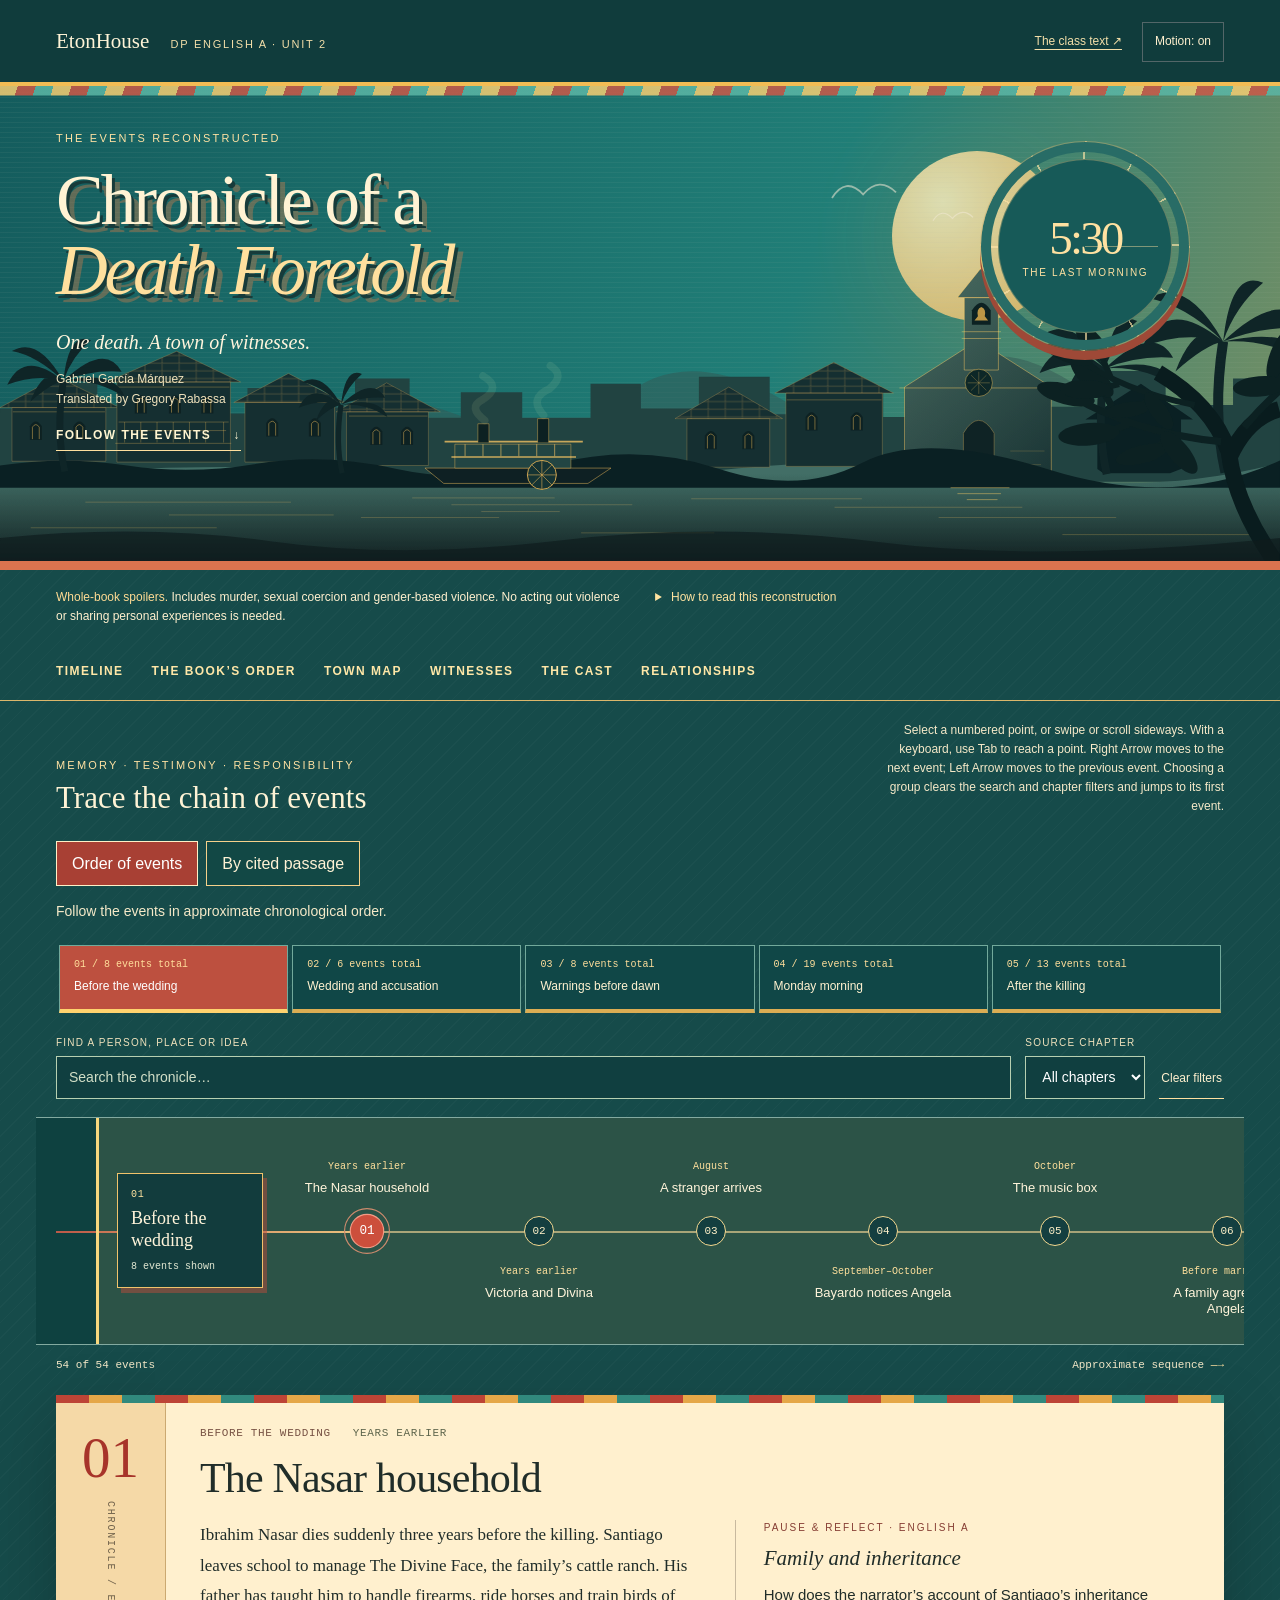
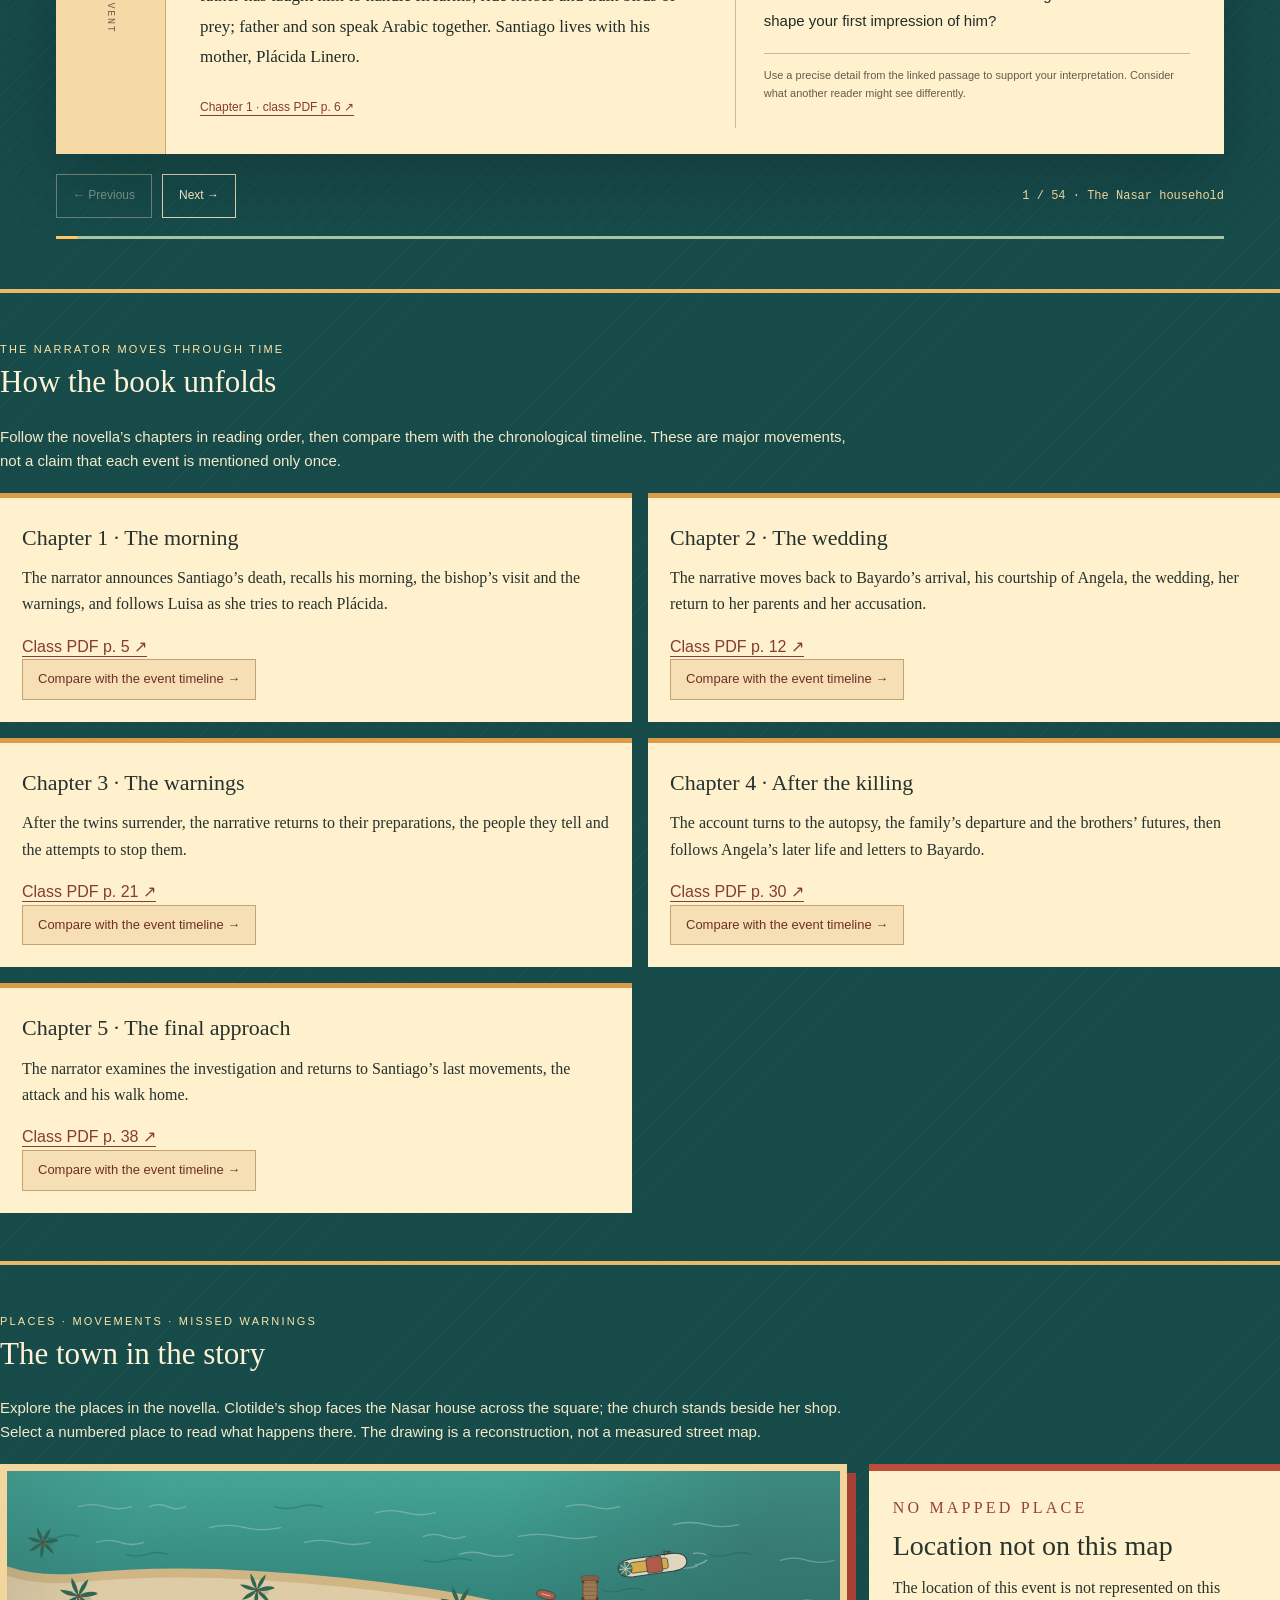
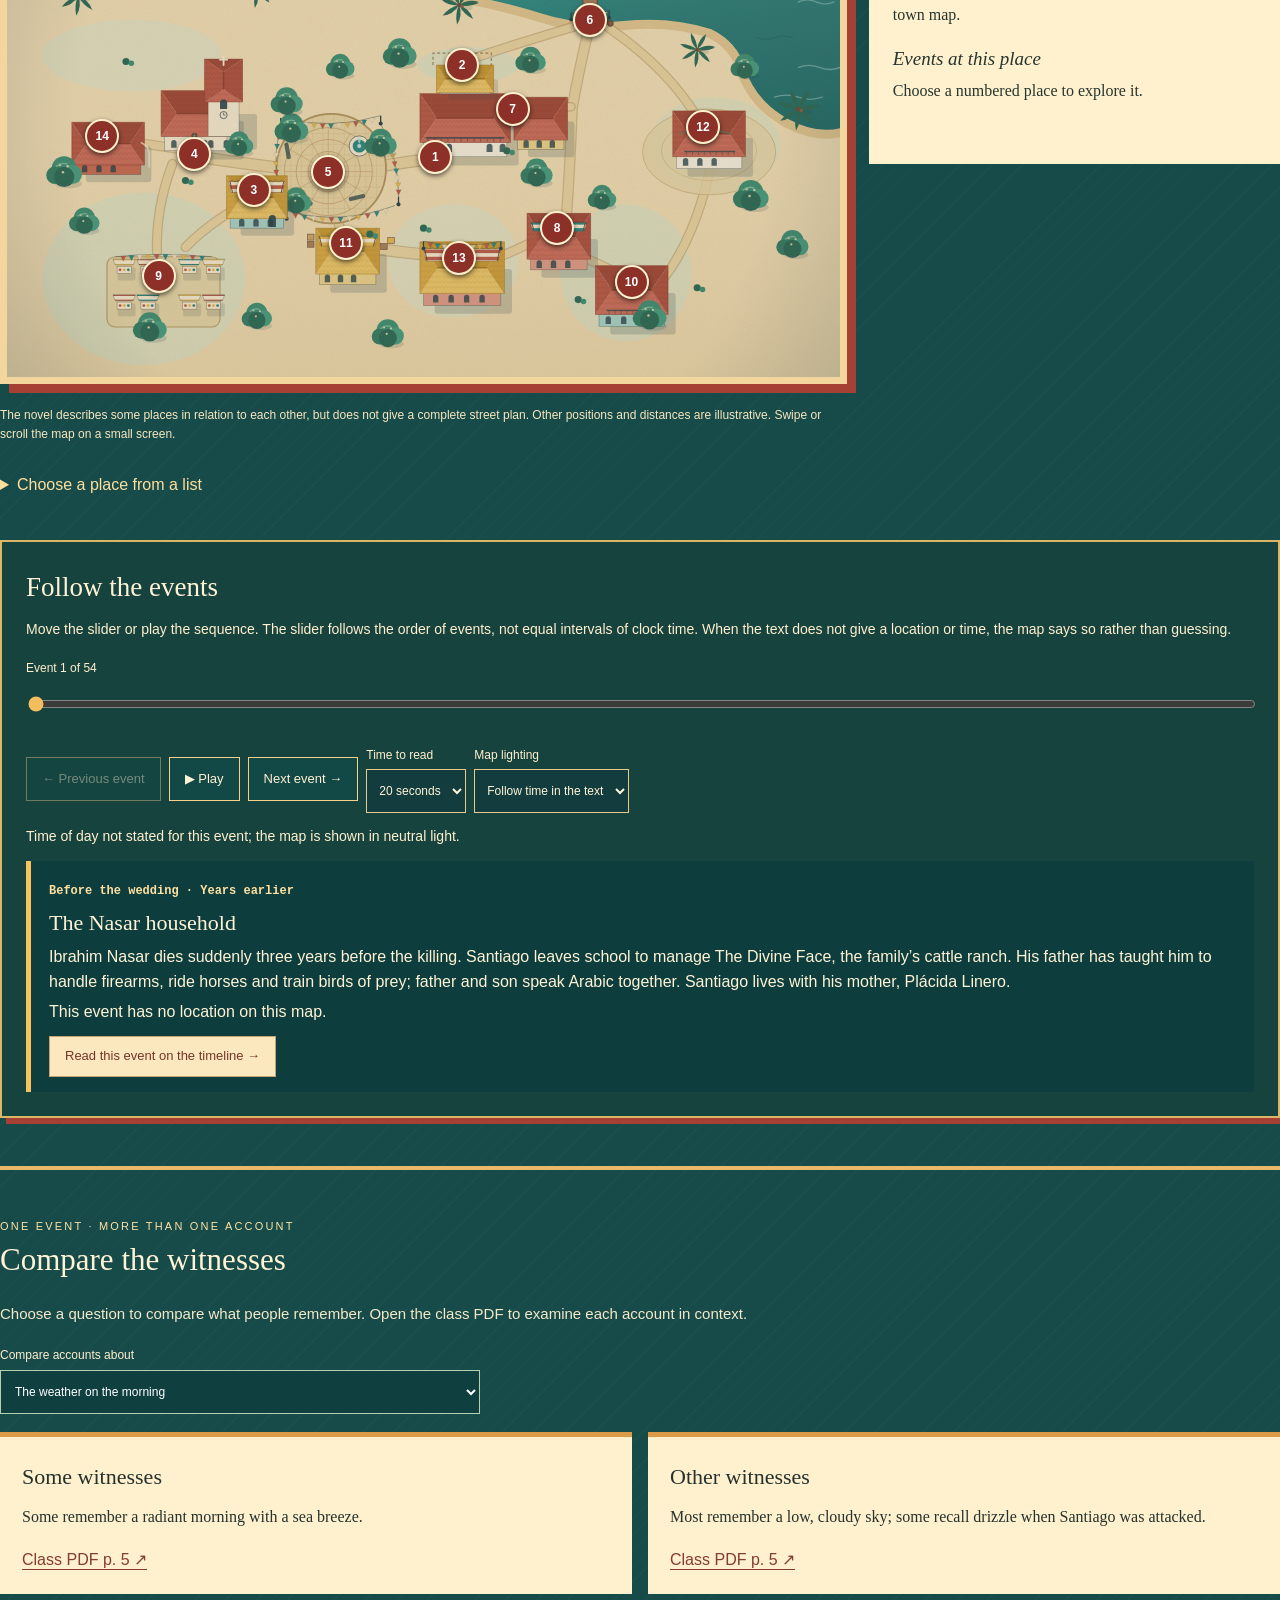
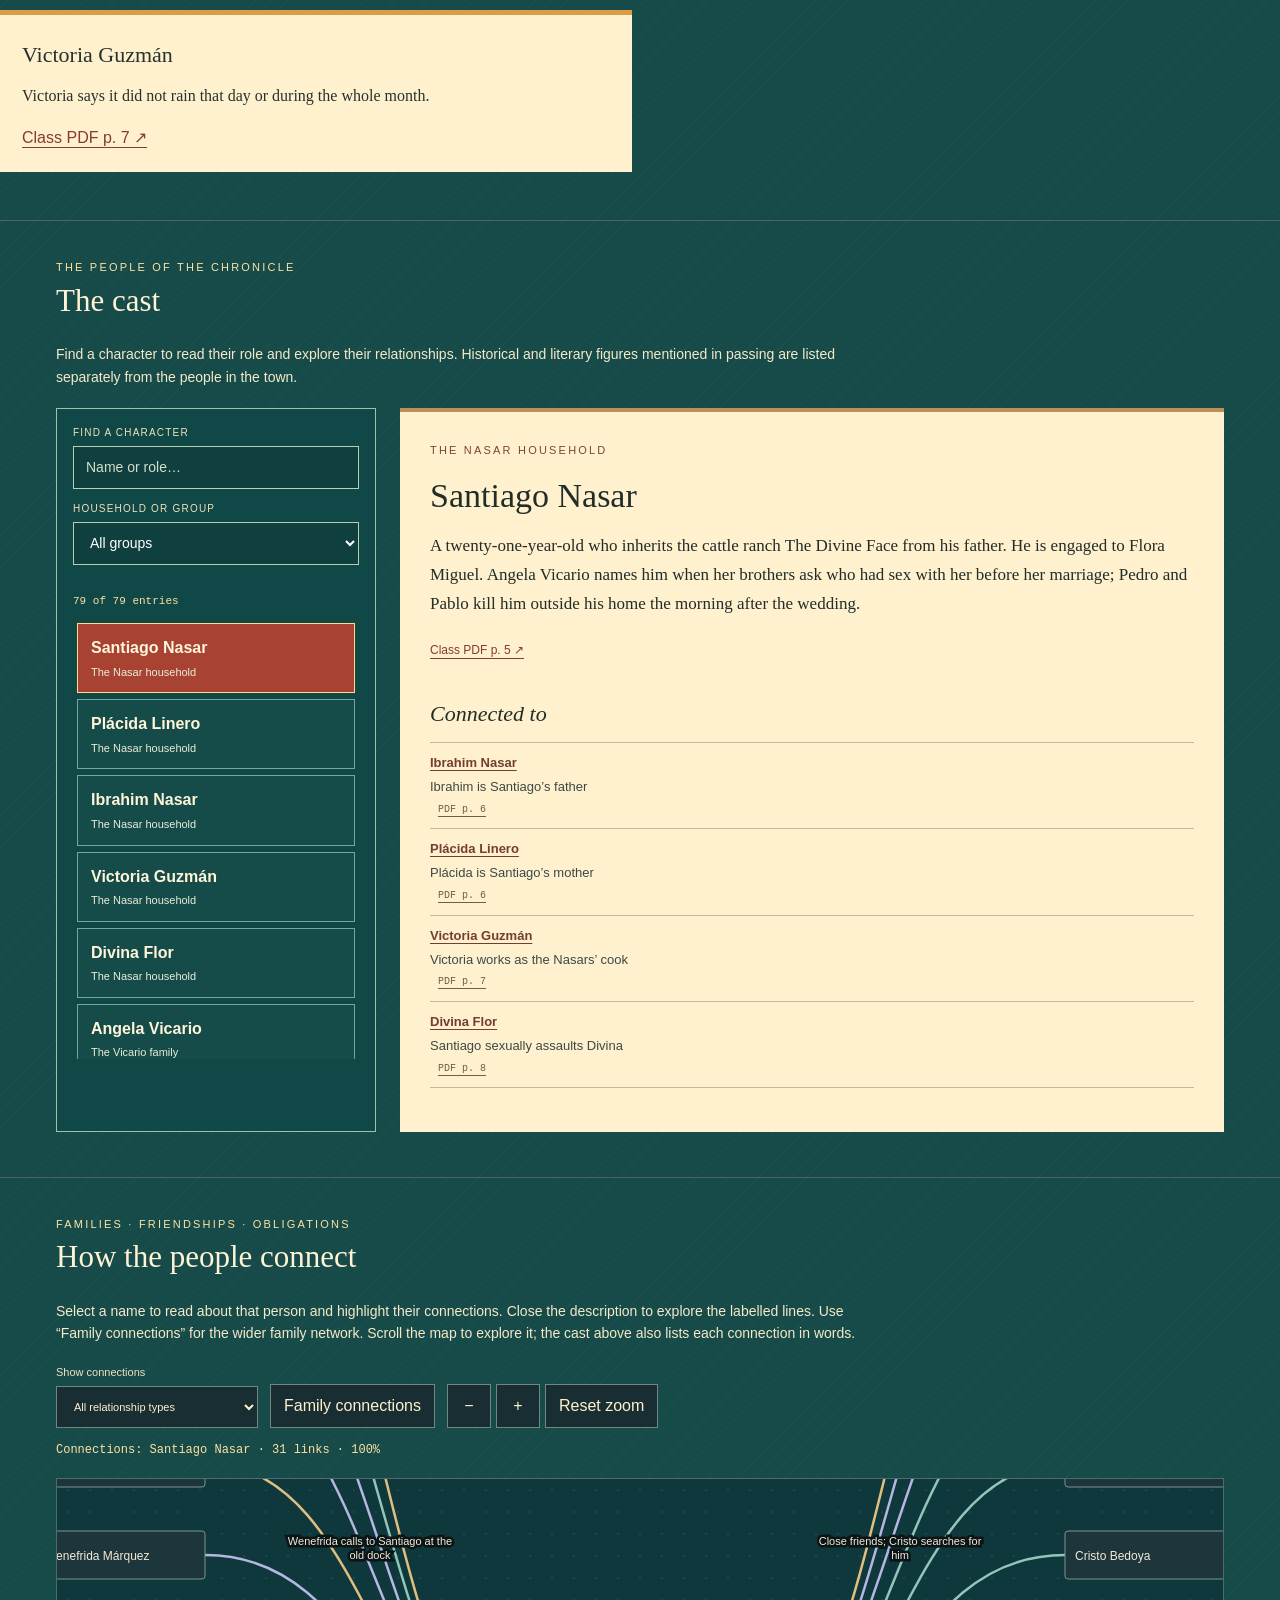
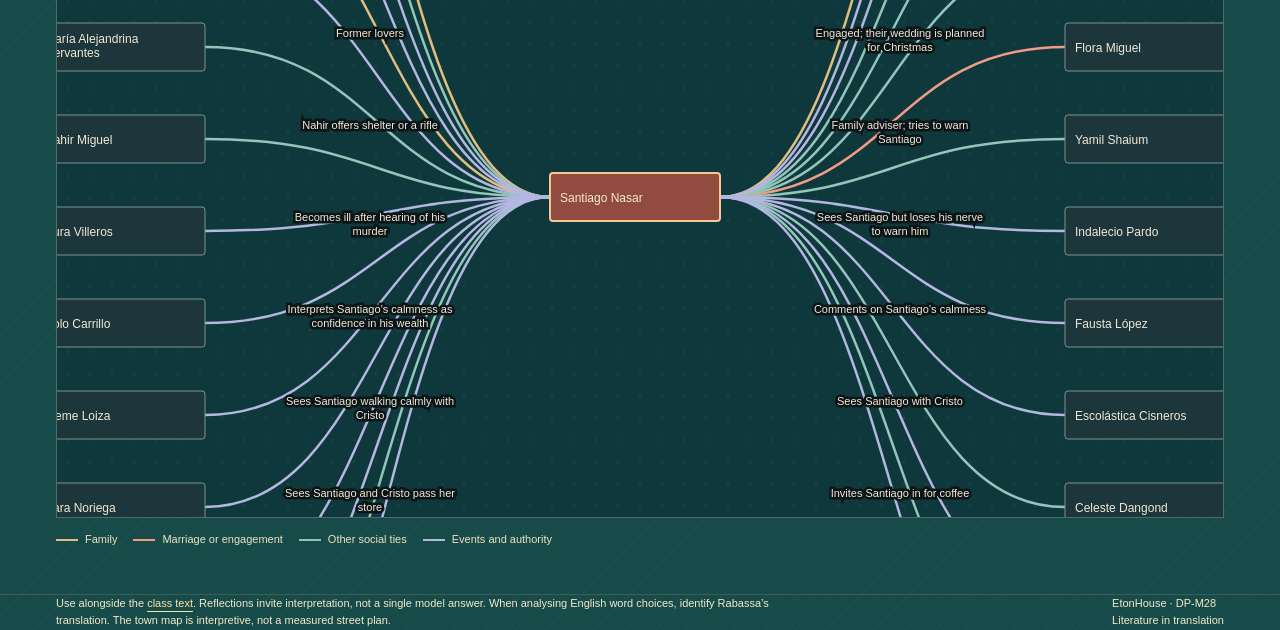
==== index.html @ facbaa39 "Update interactive chronicle" ====
<!doctype html>
<html lang="en"><head><meta charset="utf-8"><meta name="viewport" content="width=device-width, initial-scale=1">
<meta name="description" content="Explore the events, witnesses and unanswered questions of Chronicle of a Death Foretold in an interactive literary timeline.">
<title>Chronicle of a Death Foretold · The events reconstructed</title>
<style>
:root{--night:#101e22;--deep:#0b1518;--paper:#f3e9d5;--ink:#222c2c;--gold:#dfbe80;--red:#c95547;--line:#4f6263;--soft:#c0cecb;--accent:var(--gold);color-scheme:dark}
*{box-sizing:border-box}html{scroll-behavior:smooth}body{margin:0;background:var(--night);color:var(--paper);font:16px/1.6 Arial,sans-serif}
button,input,select{font:inherit}button,a,input,select,summary{touch-action:manipulation}button{cursor:pointer}button:disabled{cursor:default;opacity:.4}
a{color:inherit;text-underline-offset:4px}button:focus-visible,a:focus-visible,input:focus-visible,select:focus-visible,summary:focus-visible{outline:3px solid var(--gold);outline-offset:5px}
.skip{position:absolute;top:-80px;left:20px;z-index:5;background:var(--paper);color:var(--ink);padding:12px}.skip:focus{top:10px}
.shell{width:min(1400px,100%);margin:auto;padding:0 56px}.masthead{display:flex;justify-content:space-between;align-items:center;gap:20px;padding-top:22px;padding-bottom:20px;border-bottom:1px solid #3c5051}
.brand{font-family:Georgia,serif;font-size:21px}.brand small{font:11px Arial,sans-serif;text-transform:uppercase;letter-spacing:.16em;margin-left:16px;color:var(--soft)}
.utility{display:flex;align-items:center;gap:20px;font-size:12px}.utility button{border:1px solid #536668;padding:8px 12px;background:transparent;color:var(--paper);min-height:40px}
.hero{position:relative;isolation:isolate;overflow:hidden;border-bottom:1px solid #4a5e5e;background:radial-gradient(ellipse at 77% 10%,#345052 0,transparent 53%),linear-gradient(140deg,#162d31,var(--deep))}
.hero:after{content:"";position:absolute;inset:0;z-index:-1;opacity:.035;pointer-events:none;background-image:repeating-linear-gradient(0deg,transparent 0 3px,#adbaa7 3px 4px);background-size:100% 5px}
.hero-content{min-height:472px;position:relative;padding-top:36px;padding-bottom:110px;z-index:1;pointer-events:none}.hero-content a{pointer-events:auto}
.eyebrow{font:11px/1.5 Arial,sans-serif;text-transform:uppercase;letter-spacing:.2em;color:var(--gold);margin:0 0 18px}
h1,h2,h3,p{margin-top:0}h1,h2,h3{font-family:Georgia,serif;font-weight:normal}
h1{font-size:clamp(44px,5.6vw,83px);line-height:.99;letter-spacing:-.045em;max-width:810px;margin-bottom:20px;text-shadow:0 3px 24px #0b151899}
h1 em{color:#eb8676;font-weight:normal}.hero-sub{font-family:Georgia,serif;font-style:italic;font-size:20px;max-width:540px;margin-bottom:12px}
.byline{font-size:12px;color:var(--soft);max-width:530px}.hero-link{display:inline-flex;align-items:center;gap:22px;color:var(--gold);font-size:12px;letter-spacing:.12em;text-transform:uppercase;text-decoration:none;border-bottom:1px solid var(--gold);padding-bottom:5px}
.townscape{position:absolute;bottom:-6px;width:100%;height:310px;object-fit:cover;object-position:center bottom;z-index:0;opacity:.85;pointer-events:none}
.moon{position:absolute;right:17%;top:65px;width:170px;height:170px;border-radius:50%;background:radial-gradient(circle at 30% 30%,#dac994,#ad8b53);box-shadow:0 0 110px #c7a96e26;opacity:.5;z-index:-1}
.clock{position:absolute;right:7%;top:55px;width:210px;height:210px;border:1px solid #c9ad7177;border-radius:50%;display:grid;place-content:center;text-align:center;color:var(--gold);background:repeating-conic-gradient(from 0deg,transparent 0 29deg,#d7bc7a66 29deg 30deg);box-shadow:inset 0 0 0 10px #193034}
.clock:before{content:"";position:absolute;inset:17px;border:1px solid #d7bc7a66;border-radius:50%;background:#193034}.clock span,.clock small{z-index:1}.clock span{font:47px Georgia,serif;letter-spacing:-.06em}.clock small{font-size:10px;text-transform:uppercase;letter-spacing:.17em}.clock-hand{position:absolute;left:50%;top:50%;height:1px;width:73px;background:var(--gold);transform-origin:0 50%;animation:hand 90s linear infinite;z-index:2;opacity:.45}
.flight{position:absolute;right:30%;top:90px;width:64px;z-index:2;opacity:.55;animation:flight 12s ease-in-out infinite}.flight.two{right:24%;top:120px;width:40px;animation-delay:-4s}.flight svg{width:100%;overflow:visible;fill:none;stroke:#f3e9d5;stroke-width:2}
@keyframes hand{to{transform:rotate(360deg)}}@keyframes flight{0%,100%{transform:translate(0,0) rotate(-6deg)}50%{transform:translate(40px,-18px) rotate(4deg)}}
@keyframes signal{0%,100%{box-shadow:0 0 0 0 #db876a40}65%{box-shadow:0 0 0 12px #db876a00}}
.point[aria-current=true] .dot:after{animation:signal 2.8s ease-out infinite}
.reader-note{padding-top:18px;padding-bottom:18px;font-size:12px;color:var(--soft);display:flex;align-items:start;gap:32px}.reader-note strong{color:#efab9f;font-weight:normal}.reader-note p{margin:0}.reader-note details{flex:1;min-width:210px}.reader-note>p{flex:1}.reader-note summary{cursor:pointer;color:var(--gold);list-style-position:outside;margin-left:15px}.reader-note details p{padding-top:10px;max-width:760px}
.explore{padding-top:20px;padding-bottom:50px;scroll-margin-top:15px}.section-line{display:flex;justify-content:space-between;align-items:end;gap:20px;margin-bottom:24px}
.section-line h2{font-size:31px;line-height:1.2;margin:0}.section-line .eyebrow{margin-bottom:6px}.timeline-hint{font-size:12px;color:var(--soft);max-width:340px;margin:0;text-align:right}
.periods{display:flex;gap:4px;overflow-x:auto;scrollbar-width:thin;padding:3px 3px 12px}.periods button{flex:1;min-width:150px;background:#182d31;border:1px solid #435859;border-bottom:3px solid transparent;color:var(--soft);padding:12px 14px;font-size:12px;text-align:left;transition:background .2s,border-color .2s}.periods button span{display:block;font:10px/1.4 monospace;color:var(--gold);margin-bottom:5px}.periods button[aria-pressed=true]{background:#294346;color:var(--paper);border-bottom-color:var(--gold)}.periods button:hover{background:#294346}
.filter-row{display:flex;flex-wrap:wrap;align-items:end;gap:14px;padding:10px 0 18px}.filter-row label{display:grid;gap:5px;font-size:10px;text-transform:uppercase;letter-spacing:.12em;color:var(--soft)}
.search-label{flex:1;min-width:190px}.filter-row input,.filter-row select{background:#0d1b1e;border:1px solid #5e7272;border-radius:0;color:var(--paper);padding:9px 12px;min-height:43px;font-size:14px;letter-spacing:0;text-transform:none}.filter-row input::placeholder{color:#9db0ac}.filter-row select{max-width:200px}
.text-button{border:0;border-bottom:1px solid #94a5a1;color:var(--soft);background:none;font-size:12px;padding:8px 2px;min-height:40px}
.rail-frame{position:relative;margin:0 -20px;background:linear-gradient(180deg,#1b30322b,#0a171a66);border-top:1px solid #334c4d;border-bottom:1px solid #334c4d}
.rail{overflow-x:auto;overscroll-behavior-x:contain;scrollbar-color:var(--gold) #1f3537;scrollbar-width:thin;padding:0 20px;scroll-snap-type:x proximity}
.track{display:flex;width:max-content;position:relative;padding:0 40px;min-width:100%;list-style:none;margin:0;isolation:isolate}
.track:before{content:"";height:2px;position:absolute;top:113px;left:0;right:0;background:linear-gradient(90deg,transparent,var(--gold) 3%,#a37d54 96%,transparent);z-index:-1;opacity:.6}
.track:after{content:"";height:2px;position:absolute;top:113px;left:0;right:0;transform:scaleX(var(--trail,0));transform-origin:left;background:linear-gradient(90deg,#bd5948,#e9c381);z-index:-1;transition:transform .65s cubic-bezier(.2,.7,.2,1)}
.track li{flex:none;width:172px;scroll-snap-align:center}.point{display:grid;grid-template-rows:92px 42px 92px;justify-items:center;width:100%;background:transparent;border:0;color:var(--soft);padding:0 10px;text-align:center;position:relative}
.track li[data-period-index="0"]{background:#9c825016}.track li[data-period-index="1"]{background:#a955481c}.track li[data-period-index="2"]{background:#8c755320}.track li[data-period-index="3"]{background:#548c7d1c}.track li[data-period-index="4"]{background:#8b789d1e}
.track li.group-marker{width:185px;display:flex;align-items:center;padding:16px 18px;border-left:3px solid #d9bd85;scroll-snap-align:start}.group-marker div{position:relative;z-index:1;width:100%;padding:13px;background:#102126;border:1px solid #a4936c;box-shadow:0 8px 20px #0005}.group-marker small{display:block;color:var(--gold);font:10px/1.5 monospace;letter-spacing:.08em;text-transform:uppercase}.group-marker strong{display:block;color:var(--paper);font:18px/1.2 Georgia,serif;margin-top:6px}.group-marker .group-count{color:var(--soft);margin-top:8px;letter-spacing:0;text-transform:none}
.point .label{grid-row:1;align-self:end;padding-bottom:13px;max-width:150px;line-height:1.25;font-size:13px;transition:color .2s,transform .3s}.point .label time{display:block;color:#c7a978;font:10px/1.4 monospace;margin-bottom:6px}
.point .dot{grid-row:2;width:30px;height:30px;align-self:center;display:grid;place-items:center;border:1px solid #b49a70;border-radius:50%;background:var(--night);font:11px monospace;color:var(--gold);position:relative;transition:transform .25s,background .25s}
.point .dot:after{content:"";position:absolute;inset:-6px;border-radius:50%;border:1px solid transparent;transition:border-color .2s}.point[data-bottom=true] .label{grid-row:3;align-self:start;padding-top:13px;padding-bottom:0}
.point[aria-current=true]{color:var(--paper)}.point[aria-current=true] .dot{background:var(--red);border-color:#f29b85;color:white;transform:scale(1.15)}.point[aria-current=true] .dot:after{border-color:#ce8b6d}
.point:hover .label{color:var(--paper);transform:translateY(-3px)}.point:hover .dot{border-color:white}.point:focus-visible{outline-offset:-5px}
.rail-caption{display:flex;align-items:center;justify-content:space-between;gap:20px;font:11px/1.5 monospace;color:var(--soft);padding:12px 0 22px}.rail-caption p{margin:0}.rail-caption span{color:var(--gold)}
.dossier{display:grid;grid-template-columns:110px minmax(0,1fr);background:var(--paper);color:var(--ink);position:relative;box-shadow:0 25px 65px #0003;min-height:300px}
.dossier:before{content:"";position:absolute;left:0;right:0;top:0;height:5px;background:linear-gradient(90deg,#af3b32 0 33%,#ba9259 33% 100%)}
.folio{padding:34px 18px;border-right:1px solid #c8b99e;display:flex;flex-direction:column;align-items:center;gap:15px;background:#e9dec8}.folio-number{font:57px Georgia,serif;color:#914135;line-height:1}.folio small{writing-mode:vertical-rl;text-transform:uppercase;letter-spacing:.18em;font:10px/1.5 monospace;color:#71634c}
.dossier-body{padding:30px 34px 26px}.event-meta{display:flex;flex-wrap:wrap;gap:8px 22px;font:11px/1.5 monospace;text-transform:uppercase;letter-spacing:.06em;color:#775143;margin-bottom:12px}.event-meta .event-time{color:#5e654c}
.dossier h3{font-size:clamp(27px,3.5vw,42px);line-height:1.15;letter-spacing:-.02em;margin-bottom:18px}
.reading-grid{display:grid;grid-template-columns:1.1fr 1fr;gap:34px}.event-text{font:17px/1.8 Georgia,serif;margin-bottom:20px}.source-link{color:#853c32;font-size:12px;display:inline-block;min-height:30px}
.reflection{border-left:1px solid #c8b99e;padding-left:28px}.reflection .eyebrow{color:#853c32;font-size:10px;margin-bottom:10px}.reflection h4{font:italic 21px/1.3 Georgia,serif;margin:0 0 10px}.question{font-size:15px;line-height:1.7;margin:0}.response-note{font-size:11px;color:#665b48;border-top:1px solid #c8b99e;padding-top:13px;margin-top:20px;margin-bottom:0}
.event-nav{display:flex;justify-content:space-between;align-items:center;gap:18px;padding:20px 0 0}.nav-buttons{display:flex;gap:10px}.nav-buttons button{border:1px solid #7e9290;color:var(--paper);background:transparent;min-height:44px;padding:9px 16px;font-size:12px}.nav-buttons button:hover:not(:disabled){background:#2b4546}
.position{font:12px monospace;color:var(--gold)}.progress{height:3px;background:#2e4749;margin-top:18px;overflow:hidden}.progress span{display:block;height:100%;background:var(--red);width:100%;transform:scaleX(0);transform-origin:left;transition:transform .5s ease}
.empty{padding:35px;border:1px solid #6e8381;color:var(--soft);text-align:center}.empty[hidden],[hidden]{display:none!important}
footer{border-top:1px solid #42595a;padding-top:24px;padding-bottom:35px;font-size:11px;color:var(--soft)}footer .footer-inner{display:flex;justify-content:space-between;gap:30px}footer p{max-width:740px;margin:0}footer a{color:var(--gold)}
.ambient-off *,.ambient-off *:before,.ambient-off *:after{animation-play-state:paused!important}.ambient-off .progress span,.ambient-off .point .dot,.ambient-off .point .label,.ambient-off .track:after{transition:none}
.print-events{display:none}::selection{background:#be4b3d;color:white}
.section-nav{display:flex;gap:28px;padding-top:10px;padding-bottom:10px;border-bottom:1px solid #3d5354;font-size:12px;text-transform:uppercase;letter-spacing:.12em}.section-nav a{text-decoration:none;color:var(--gold);padding:8px 0}
.cast-section,.connections-section{padding-top:38px;padding-bottom:45px;border-top:1px solid #4d6262;scroll-margin-top:20px}.section-intro{color:var(--soft);max-width:800px;font-size:14px;margin:0 0 20px}
.cast-layout{display:grid;grid-template-columns:320px minmax(0,1fr);gap:24px}.cast-browser{border:1px solid #526969;padding:16px}.cast-browser .filter-row{display:block;padding-top:0}.cast-browser label{margin-bottom:12px}.cast-browser select,.cast-browser input{width:100%;max-width:none}
.cast-list{max-height:440px;overflow-y:auto;scrollbar-color:var(--gold) #203638;display:grid;gap:6px;padding:4px}.cast-card{text-align:left;border:1px solid #3e5657;background:#152a2e;color:var(--paper);padding:11px 13px;width:100%}.cast-card span{display:block;font-size:11px;color:var(--soft);margin-top:3px}.cast-card[aria-pressed=true]{border-color:var(--gold);background:#2b4546}.cast-card:hover{background:#243e41}.cast-count{font:11px monospace;color:var(--gold);margin-bottom:12px}
.person-detail{background:var(--paper);color:var(--ink);padding:30px;align-self:start;border-top:4px solid #b89059}.person-detail h3{font-size:34px;line-height:1.2;margin:0 0 15px}.person-detail .eyebrow{color:#7c4534}.person-role{font:17px/1.7 Georgia,serif}.person-detail .source-link{margin-bottom:15px}.person-detail h4{font:italic 22px Georgia,serif;margin:15px 0}.connection-list{padding:0;list-style:none;margin:0;max-height:360px;overflow-y:auto}
.connection-list li{border-top:1px solid #c8b99e;padding:10px 0;font-size:13px}.connection-list button{color:#733d31;background:transparent;border:0;padding:0;text-decoration:underline;text-underline-offset:3px;text-align:left;font-weight:700}.connection-list a{color:#705f43;margin-left:8px;font:10px monospace}.connection-list .connection-label{display:block;color:#3d4947;margin-top:3px}
.map-tools{display:flex;align-items:end;gap:12px;flex-wrap:wrap;margin-bottom:15px}.map-tools label{display:grid;gap:4px;font-size:11px;color:var(--soft)}.map-tools select,.map-tools button{min-height:42px;padding:8px 13px;background:#182e32;color:var(--paper);border:1px solid #718783}.map-tools select{max-width:100%}.map-tools .zoom-buttons{display:flex;gap:5px}.map-tools .zoom-buttons button{min-width:44px}
.map-caption{font:12px monospace;color:var(--gold);margin:0 0 15px;min-height:20px}.network-wrap{max-height:640px;overflow:auto;border:1px solid #526a6b;overscroll-behavior:contain;background:radial-gradient(circle,#44605c55 1px,transparent 1px) 0 0/22px 22px,#0c1a1e;scrollbar-color:var(--gold) #203638}
.network-wrap svg{display:block;max-width:none}.network-group{fill:#162d31;fill-opacity:.9;stroke:#466361;stroke-width:1}.network-group-title{fill:#dfbe80;font:12px monospace;letter-spacing:1px}.network-node rect{fill:#1c363b;stroke:#7e9290;stroke-width:1}.network-node text{fill:#f3e9d5;font:12px Arial,sans-serif}.network-node[data-active=true] rect{fill:#914c3f;stroke:#f2c895;stroke-width:2}.network-node[data-dim=true]{opacity:.28}.network-node:hover rect,.network-node:focus rect{stroke:#f3d89c;stroke-width:2}
.network-edge{fill:none;stroke-width:1.5;opacity:.38}.network-edge[data-focus=true]{stroke-width:2.5;opacity:1}.edge-label{fill:#f3e9d5;stroke:#0b1518;stroke-width:5px;paint-order:stroke;font:11px Arial,sans-serif}.map-legend{display:flex;flex-wrap:wrap;gap:16px;color:var(--soft);font-size:11px;margin-top:13px}.map-legend span:before{content:"";display:inline-block;width:22px;height:2px;vertical-align:middle;background:var(--swatch);margin-right:7px}
.character-popup{width:min(560px,calc(100vw - 32px));max-height:calc(100dvh - 32px);overflow:auto;background:var(--paper);color:var(--ink);border:0;border-top:5px solid var(--red);padding:28px 30px;box-shadow:0 20px 70px #0008}.character-popup::backdrop{background:#081316b8}.character-popup .eyebrow{color:#7c4534;margin-bottom:8px}.character-popup h3{font-size:30px;margin:0 0 12px}.character-popup p{font:17px/1.7 Georgia,serif}.character-popup a{color:#853c32}.character-popup button{display:block;margin-top:20px;min-height:44px;padding:9px 18px;background:#183236;color:white;border:1px solid #183236}.character-popup button:focus-visible,.character-popup a:focus-visible{outline:3px solid #853c32;outline-offset:3px}
@media(max-width:900px){.cast-layout{grid-template-columns:260px minmax(0,1fr)}.person-detail{padding:24px}.person-detail h3{font-size:28px}}
@media(max-width:620px){.section-nav{gap:20px;font-size:10px}.cast-layout{grid-template-columns:1fr}.cast-list{max-height:235px;grid-template-columns:1fr 1fr}.cast-card{font-size:12px;padding:10px}.cast-card span{font-size:9px}.cast-browser{padding:12px}.person-detail{padding:23px}.cast-section,.connections-section{padding-top:28px}.section-intro{font-size:13px}.network-wrap{max-height:500px}.position{max-width:48%;text-align:right}.map-tools label{max-width:100%}}
@media(max-width:900px){.shell{padding-left:30px;padding-right:30px}.clock{right:5%;width:150px;height:150px;top:85px;opacity:.65}.clock span{font-size:36px}h1{max-width:630px;font-size:64px}.reading-grid{grid-template-columns:1fr;gap:20px}.reflection{border-left:0;border-top:1px solid #c8b99e;padding:20px 0 0}.hero-content{padding-top:32px;min-height:470px}.utility>a{display:none}}
@media(max-width:620px){.shell{padding-left:20px;padding-right:20px}.brand small{display:block;margin:1px 0 0;font-size:9px}.brand{font-size:19px}.utility{gap:0}.hero-content{padding-top:32px;min-height:425px;padding-bottom:100px}h1{font-size:clamp(40px,10vw,58px);max-width:95%}.hero-sub{font-size:18px;max-width:265px}.byline{max-width:240px;font-size:11px}.clock{width:108px;height:108px;right:6%;top:250px}.clock span{font-size:26px}.clock small{font-size:7px}.clock-hand{width:35px}.moon{right:10%;width:110px;height:110px}.flight{right:22%;top:30px;width:34px}.flight.two{right:10%;top:47px;width:24px}.townscape{height:180px;object-fit:cover}.reader-note{display:block;font-size:11px}.reader-note details{margin-top:12px}.section-line{display:block}.section-line h2{font-size:29px}.timeline-hint{text-align:left;max-width:none;margin-top:9px}.periods button{min-width:150px}.filter-row{gap:12px}.search-label{flex-basis:100%}.filter-row select{max-width:none}.filter-row label:not(.search-label){flex:1}.rail-frame{margin:0 -20px}.track{padding:0 22px}.track li{width:148px}.dossier{grid-template-columns:1fr}.folio{flex-direction:row;border:0;padding:17px 23px;gap:20px}.folio-number{font-size:31px}.folio small{writing-mode:initial}.dossier-body{padding:22px}.event-meta{font-size:10px}.event-text{font-size:16px}.question{font-size:14px}.event-nav{gap:10px}.nav-buttons button{padding:9px 12px}.position{font-size:11px}.rail-caption{font-size:10px;gap:10px}footer .footer-inner{display:block}footer .edition{margin-top:15px}}
@media(prefers-reduced-motion:reduce){html{scroll-behavior:auto}*,*:before,*:after{animation:none!important;transition:none!important}}
@media print{body{background:white;color:black}.masthead,.hero,.reader-note,.section-nav,.explore,.cast-section,.connections-section,footer,.skip{display:none}.print-events{display:block}.print-events article{break-inside:avoid;border-bottom:1px solid #aaa;padding:14px 0}.print-events h1{font-size:28px;color:black;max-width:none;text-shadow:none}.print-events h2{font-size:19px}.print-events p{font-size:11px}.print-events .print-question{font-style:italic}}
</style><link rel="stylesheet" href="Chronicle-Experience.css"></head>
<body><a class="skip" href="#explore">Skip to the timeline</a>
<div class="shell masthead"><div class="brand">EtonHouse <small>DP English A · Unit 2</small></div><div class="utility"><a href="class-text.html">The class text ↗</a><button id="motion" type="button" aria-pressed="true">Motion: on</button></div></div>
<header class="hero">
<div class="moon" aria-hidden="true"></div>
<div class="flight" aria-hidden="true"><svg viewBox="0 0 70 30"><path d="M0 24Q15 0 34 20Q52 0 70 18"/></svg></div>
<div class="flight two" aria-hidden="true"><svg viewBox="0 0 70 30"><path d="M0 24Q15 0 34 20Q52 0 70 18"/></svg></div>
<img class="townscape" src="Chronicle-Townscape.svg" alt="" aria-hidden="true">
<div class="shell hero-content"><p class="eyebrow">The events reconstructed</p><h1>Chronicle of a<br><em>Death Foretold</em></h1><p class="hero-sub">One death. A town of witnesses.</p><p class="byline">Gabriel García Márquez<br>Translated by Gregory Rabassa</p><a class="hero-link" href="#explore">Follow the events <span aria-hidden="true">↓</span></a></div>
<div class="clock" aria-hidden="true"><span>5:30</span><small>The last morning</small><i class="clock-hand"></i></div>
</header>
<main>
<aside class="shell reader-note"><p><strong>Whole-book spoilers.</strong> Includes murder, sexual coercion and gender-based violence. No acting out violence or sharing personal experiences is needed.</p><details><summary>How to read this reconstruction</summary><p>The novella moves back and forth in time. Here, events appear in approximate chronological order; some overlap. Select a point to read what happens and a reflection question. You can discuss the question or write in your notebook.</p><p>Each event links to a passage in the class PDF. Where witnesses remember an event differently, the summary gives their accounts. The chapter filter follows the cited passage; some events are told more than once. Page numbers refer to the class’s 60-page PDF.</p><p><b>Foreshadowing</b> means an earlier detail hints at a later event. <b>Dramatic irony</b> occurs when readers know something that a character does not. The <b>honour code</b> is the set of expectations in this town that connects family reputation with women’s sexual behaviour and men’s duty to defend that reputation.</p></details></aside>
<nav class="shell section-nav" aria-label="Explore the novel"><a href="#explore">Timeline</a><a href="#story-order">The book’s order</a><a href="#town-map">Town map</a><a href="#witnesses">Witnesses</a><a href="#cast">The cast</a><a href="#connections">Relationships</a></nav>
<section id="explore" class="shell explore" aria-labelledby="explore-title">
<div class="section-line"><div><p class="eyebrow">Memory · testimony · responsibility</p><h2 id="explore-title">Trace the chain of events</h2></div><p id="rail-help" class="timeline-hint">Select a numbered point, or swipe or scroll sideways. With a keyboard, use Tab to reach a point. Right Arrow moves to the next event; Left Arrow moves to the previous event. Choosing a group clears the search and chapter filters and jumps to its first event.</p></div>
<div class="view-modes" role="group" aria-label="Timeline order"><button type="button" id="order-events" aria-pressed="true">Order of events</button><button type="button" id="order-book" aria-pressed="false">By cited passage</button></div><p class="section-intro" id="order-explanation">Follow the events in approximate chronological order.</p>
<nav id="periods" class="periods" aria-label="Jump to a period"></nav>
<div class="filter-row"><label class="search-label" for="search">Find a person, place or idea<input id="search" type="search" placeholder="Search the chronicle…" autocomplete="off"></label><label for="chapter">Source chapter<select id="chapter"><option value="">All chapters</option><option value="1">Chapter 1</option><option value="2">Chapter 2</option><option value="3">Chapter 3</option><option value="4">Chapter 4</option><option value="5">Chapter 5</option></select></label><button id="reset" class="text-button" type="button">Clear filters</button></div>
<div class="rail-frame"><div id="rail" class="rail" role="region" aria-label="Horizontal event timeline" aria-describedby="rail-help"><ol id="track" class="track"></ol></div></div>
<div class="rail-caption"><p id="count" role="status" aria-live="polite"></p><p>Approximate sequence <span aria-hidden="true">—→</span></p></div>
<p id="empty" class="empty" hidden>No events match these filters. Try another search or clear the filters.</p>
<article id="dossier" class="dossier" aria-labelledby="event-title">
<div class="folio" aria-hidden="true"><span id="folio-number" class="folio-number"></span><small>Chronicle / event</small></div>
<div class="dossier-body"><div class="event-meta"><span id="event-period"></span><span id="event-time" class="event-time"></span></div><h3 id="event-title"></h3><div class="reading-grid"><div><p id="event-text" class="event-text"></p><a id="event-source" class="source-link" href="class-text.html">Read the source passage ↗</a></div><section class="reflection" aria-labelledby="event-lens"><p class="eyebrow">Pause &amp; reflect · English A</p><h4 id="event-lens"></h4><p id="event-question" class="question"></p><p class="response-note">Use a precise detail from the linked passage to support your interpretation. Consider what another reader might see differently.</p></section></div></div></article>
<div id="event-nav" class="event-nav"><div class="nav-buttons"><button id="prev" type="button">← Previous</button><button id="next" type="button">Next →</button></div><span id="position" class="position" role="status" aria-live="polite"></span></div><div class="progress" aria-hidden="true"><span id="progress-fill"></span></div>
<noscript><p>Enable JavaScript to explore the interactive timeline. You can also read the linked class PDF.</p></noscript>
</section>
<section id="story-order" class="shell testimony-section" aria-labelledby="story-order-title"><div class="section-line"><div><p class="eyebrow">The narrator moves through time</p><h2 id="story-order-title">How the book unfolds</h2></div></div><p class="section-intro">Follow the novella’s chapters in reading order, then compare them with the chronological timeline. These are major movements, not a claim that each event is mentioned only once.</p><div id="story-chapters" class="testimony-grid"></div></section>
<section id="town-map" class="shell map-section" aria-labelledby="map-title"><div class="section-line"><div><p class="eyebrow">Places · movements · missed warnings</p><h2 id="map-title">The town in the story</h2></div></div><p class="section-intro">Explore the places in the novella. Clotilde’s shop faces the Nasar house across the square; the church stands beside her shop. Select a numbered place to read what happens there. The drawing is a reconstruction, not a measured street map.</p>
<div class="story-map-layout"><div><div class="map-canvas" role="region" aria-label="Scrollable illustration of the town" tabindex="0"><div id="map-artboard" class="map-artboard"><img src="Chronicle-Town-Map.svg" alt=""><div id="map-shade" class="map-shade" aria-hidden="true"></div><div id="map-pins"></div></div></div><p class="map-note">The novel describes some places in relation to each other, but does not give a complete street plan. Other positions and distances are illustrative. Swipe or scroll the map on a small screen.</p></div>
<article class="map-detail" aria-labelledby="place-name"><p class="eyebrow" id="place-number"></p><h3 id="place-name"></h3><p id="place-description"></p><a class="place-source" id="place-source" href="class-text.html">Read in the class PDF</a><h4>Events at this place</h4><div id="place-events" class="map-event-list"></div></article></div>
<details class="place-list"><summary>Choose a place from a list</summary><div id="place-list-buttons" class="place-list-buttons"></div></details>
<div class="map-playback"><h3>Follow the events</h3><p>Move the slider or play the sequence. The slider follows the order of events, not equal intervals of clock time. When the text does not give a location or time, the map says so rather than guessing.</p><label for="map-time">Event <span id="map-event-number">1</span> of <span id="map-event-total"></span></label><input id="map-time" type="range" min="1" value="1" step="1"><div class="map-controls"><button id="map-prev-event" type="button">← Previous event</button><button id="map-play" type="button" aria-pressed="false">▶ Play</button><button id="map-next-event" type="button">Next event →</button><label for="map-delay">Time to read<select id="map-delay"><option value="12000">12 seconds</option><option value="20000" selected>20 seconds</option><option value="30000">30 seconds</option></select></label><label for="map-light">Map lighting<select id="map-light"><option value="auto">Follow time in the text</option><option value="day">Daylight</option><option value="night">Night</option></select></label></div><p id="map-light-status"></p><div class="scene-caption" aria-live="polite"><span id="map-event-time" class="scene-time"></span><h4 id="map-event-title"></h4><p id="map-event-summary"></p><p id="map-event-location"></p><button id="map-open-event" type="button" class="map-event">Read this event on the timeline →</button></div></div></section>
<section id="witnesses" class="shell testimony-section" aria-labelledby="witnesses-title"><div class="section-line"><div><p class="eyebrow">One event · more than one account</p><h2 id="witnesses-title">Compare the witnesses</h2></div></div><p class="section-intro">Choose a question to compare what people remember. Open the class PDF to examine each account in context.</p><label class="testimony-chooser" for="witness-choice">Compare accounts about<select id="witness-choice"><option value="weather">The weather on the morning</option><option value="warning">The warning in the kitchen</option><option value="door">Santiago’s return to the house</option></select></label><div id="witness-cards" class="testimony-grid"></div></section>
<section id="cast" class="shell cast-section" aria-labelledby="cast-title"><div class="section-line"><div><p class="eyebrow">The people of the chronicle</p><h2 id="cast-title">The cast</h2></div></div><p class="section-intro">Find a character to read their role and explore their relationships. Historical and literary figures mentioned in passing are listed separately from the people in the town.</p>
<div class="cast-layout"><div class="cast-browser"><div class="filter-row"><label for="cast-search">Find a character<input type="search" id="cast-search" placeholder="Name or role…" autocomplete="off"></label><label for="cast-group">Household or group<select id="cast-group"><option value="">All groups</option></select></label></div><p id="cast-count" class="cast-count" role="status" aria-live="polite"></p><div id="cast-list" class="cast-list"></div></div>
<article id="person-detail" class="person-detail" aria-labelledby="person-name"><p id="person-group" class="eyebrow"></p><h3 id="person-name"></h3><p id="person-role" class="person-role"></p><a id="person-source" class="source-link" href="class-text.html">Read in the class text ↗</a><h4>Connected to</h4><ul id="connection-list" class="connection-list"></ul></article></div></section>
<section id="connections" class="shell connections-section" aria-labelledby="connections-title"><div class="section-line"><div><p class="eyebrow">Families · friendships · obligations</p><h2 id="connections-title">How the people connect</h2></div></div><p class="section-intro">Select a name to read about that person and highlight their connections. Close the description to explore the labelled lines. Use “Family connections” for the wider family network. Scroll the map to explore it; the cast above also lists each connection in words.</p>
<div class="map-tools"><label for="relationship-type">Show connections<select id="relationship-type"><option value="all">All relationship types</option><option value="family">Family and marriage</option><option value="social">Friendship, work and romance</option><option value="events">Warnings, conflict and authority</option></select></label><button id="family-map" type="button">Family connections</button><div class="zoom-buttons"><button id="map-minus" type="button" aria-label="Zoom out of relationship map">−</button><button id="map-plus" type="button" aria-label="Zoom into relationship map">+</button><button id="map-reset" type="button">Reset zoom</button></div></div>
<p id="map-caption" class="map-caption" role="status" aria-live="polite"></p><div id="network-wrap" class="network-wrap" role="region" aria-label="Scrollable character relationship map" tabindex="0"><svg id="network" xmlns="http://www.w3.org/2000/svg" role="group" aria-label="Character relationships"></svg></div>
<dialog id="character-popup" class="character-popup" aria-labelledby="popup-name" aria-describedby="popup-role"><div class="eyebrow" id="popup-group"></div><h3 id="popup-name"></h3><p id="popup-role"></p><a id="popup-source" href="class-text.html">Read in the class PDF</a><form method="dialog"><button type="submit">Close</button></form></dialog>
<div class="map-legend"><span style="--swatch:#dfbe80">Family</span><span style="--swatch:#f29c86">Marriage or engagement</span><span style="--swatch:#92c6ba">Other social ties</span><span style="--swatch:#b4b7e1">Events and authority</span></div></section>
<section id="print-events" class="print-events" aria-label="Complete timeline for printing"></section>
</main>
<footer class="shell"><div class="footer-inner"><p>Use alongside the <a href="class-text.html">class text</a>. Reflections invite interpretation, not a single model answer. When analysing English word choices, identify Rabassa’s translation. The town map is interpretive, not a measured street plan.</p><p class="edition">EtonHouse · DP-M28<br>Literature in translation</p></div></footer>
<script>
const events = [
['Before the wedding','Years earlier','The Nasar household',1,6,'Ibrahim Nasar dies suddenly three years before the killing. Santiago leaves school to manage The Divine Face, the family’s cattle ranch. His father has taught him to handle firearms, ride horses and train birds of prey; father and son speak Arabic together. Santiago lives with his mother, Plácida Linero.','Family and inheritance','How does the narrator’s account of Santiago’s inheritance shape your first impression of him?'],
['Before the wedding','Years earlier','Victoria and Divina',1,7,'Ibrahim has a sexual relationship with Victoria Guzmán when she is an adolescent. After it ends, he brings her into his household as a servant. Years later, Victoria works as the cook, and her daughter Divina Flor serves Santiago. Divina fears that Santiago will force her into a sexual relationship.','Power and gender','How do Victoria’s and Divina’s perspectives complicate the narrator’s description of Santiago?'],
['Before the wedding','August','A stranger arrives',2,12,'Bayardo San Román arrives on the weekly boat about six months before the wedding. He carries silver-decorated saddlebags and wears matching leather clothes. He impresses townspeople with swimming, engineering knowledge and spending. The narrator’s mother sends increasingly favourable reports of him in her letters.','Identity and representation','How do the town’s shifting impressions make Bayardo seem both visible and mysterious?'],
['Before the wedding','September–October','Bayardo notices Angela',2,14,'The boardinghouse landlady says Bayardo sees Angela crossing the square with her mother and announces that he will marry her. Some witnesses confirm the episode; others are unsure. The narrator also reports that accounts agree on a meeting at an October charity bazaar.','Voice and uncertainty','Why might the narrator include conflicting accounts instead of choosing one?'],
['Before the wedding','October','The music box',2,14,'At the charity bazaar, Bayardo buys every ticket in a raffle for a music box and wins it. He sends the box to Angela as a birthday gift. Pedro and Pablo return it to his hotel, then come home at dawn with the box and Bayardo after a night of drinking.','Wealth and courtship','How does the music box reveal the influence of money on relationships and public reputation?'],
['Before the wedding','Before marriage','A family agrees for Angela',2,16,'Pura Vicario asks Bayardo to explain his background. His parents and sisters arrive in town; his father is General Petronio San Román. Angela tells her family she does not love Bayardo, but her parents and older sisters insist on the marriage. The twins stay out of the discussion.','Gender and authority','Whose wishes carry authority in the family discussion, and how does the scene make that visible?'],
['Before the wedding','Four-month engagement','The widower’s house',2,16,'Angela tells Bayardo that the widower Xius’s house is the most beautiful in town. Xius refuses to sell the home he shared with his wife. Bayardo returns with a larger offer and displays ten thousand pesos in cash. Xius eventually sells the house with everything inside; he dies two months later.','Values and exchange','Compare what the house represents to Xius and to Bayardo. What does their disagreement suggest about value?'],
['Before the wedding','Before the wedding','Angela’s private fear',2,17,'Angela is not a virgin and is afraid of what will happen on her wedding night. She considers telling her mother. Two friends persuade her not to and suggest ways to deceive her husband, including staining the wedding sheet. Angela later tells the narrator that she did not follow their advice.','Gender and social pressure','How do secrecy and the advice Angela receives reveal the pressures surrounding the wedding?'],
['Wedding and accusation','Wedding morning','Angela waits for Bayardo',2,19,'Bayardo arrives two hours late to collect Angela. She refuses to dress as a bride until he comes. She later explains that she could have accepted his failure to appear, but not being abandoned while wearing her wedding clothes.','Identity and appearances','How does Angela’s refusal to dress until Bayardo arrives develop the contrast between public appearance and private fear?'],
['Wedding and accusation','Wedding day','A public celebration',2,18,'Bayardo’s family arrives on a ceremonial boat, and the wedding draws the town into a large celebration. The Vicarios repair their house and borrow neighbouring space for the guests. Santiago attends with Cristo Bedoya, Luis Enrique and the narrator; he calculates the cost of the festivities.','Spectacle and community','What effect do the wedding’s quantities, gifts and expenses have on your understanding of the marriage?'],
['Wedding and accusation','Evening to midnight','The party continues',2,20,'The formal activities end at six in the evening. Bayardo and Angela join the crowd’s dancing before leaving for the house on the hill. Around midnight the public party breaks up. Santiago, Cristo, Luis Enrique and the narrator continue celebrating at María Alejandrina Cervantes’s house, where the twins also drink with them.','Narrative structure','How does placing the celebration beside the later violence change the meaning of its details?'],
['Wedding and accusation','Before 3 a.m.','Bayardo returns Angela',2,20,'Bayardo brings Angela to her parents’ house and knocks three times. Pura opens the door. Angela’s wedding dress is torn, and she is wrapped in a towel. Bayardo puts her inside, kisses Pura’s cheek, thanks her and leaves.','Perspective','How does telling this scene through Pura’s recollection shape what the reader sees of Bayardo and Angela?'],
['Wedding and accusation','Before 3 a.m.','Pura beats her daughter',2,21,'After Bayardo leaves, Pura seizes Angela by the hair and beats her. Pura keeps the episode quiet; the rest of the household does not learn what has happened until dawn.','Gender and violence','How does the narrative connect the violence inside the house with the family’s concern for its reputation?'],
['Wedding and accusation','Shortly before 3 a.m.','Angela names Santiago',2,21,'Pedro and Pablo are called home. They find Angela lying on the dining-room couch, her face bruised. Pedro lifts her onto the table and asks who was responsible. Angela names Santiago Nasar.','Narrative structure','What is the effect of ending Chapter 2 with Santiago’s name after the long account of Bayardo and Angela’s marriage?'],
['Warnings before dawn','About 3:20 a.m.','The brothers prepare',3,22,'The twins take two pig-butchering knives from the pigsty and go to the meat market to sharpen them. They announce that they intend to kill Santiago. Faustino Santos hears them and tells police officer Leandro Pornoy. Other butchers take the threat for drunken talk.','Public knowledge','How does the public announcement change the reader’s expectations of a murder plot?'],
['Warnings before dawn','About 4:10 a.m.','Clotilde hears the threat',3,23,'The twins arrive at Clotilde Armenta’s milk shop opposite Santiago’s house. They drink cane liquor and watch his dark bedroom window. They tell Clotilde that they are waiting to kill him. She wakes her husband, Don Rogelio de la Flor, but he dismisses the threat.','Responsibility','Compare Clotilde’s response with her husband’s. How does the contrast shape the scene?'],
['Warnings before dawn','About 4:20 a.m.','Santiago returns home',3,27,'Santiago returns home after the celebrations and goes to sleep in his clothes. He asks Victoria Guzmán to wake him at five-thirty for the bishop’s arrival. The narrator stays at María Alejandrina Cervantes’s house.','Narrative order','How does knowing about the brothers’ preparations change your reading of Santiago going to sleep?'],
['Warnings before dawn','Almost 5 a.m.','The mayor takes the knives',3,24,'Officer Pornoy reports the threat to Colonel Lázaro Aponte, the mayor. Aponte gets dressed, eats breakfast and learns that Angela has been returned. He goes to Clotilde’s shop, confiscates the knives and sends the twins away without arresting them. Clotilde urges him to do more.','Institutional authority','How does the sequence of the mayor’s morning routine affect your judgement of his response?'],
['Warnings before dawn','After the confiscation','A second set of knives',3,25,'The twins go home for two more knives and have them sharpened. Pedro, who first proposed the killing, now regards their duty as finished because the mayor stopped them. Pablo insists that they continue. Pedro suffers severe pain while trying to urinate.','Character and responsibility','How does the change in which brother takes the lead affect your understanding of their partnership?'],
['Warnings before dawn','On the way back','Prudencia’s expectation',3,26,'The twins stop for coffee at Prudencia Cotes’s house. Her mother tells them that honour cannot wait. Prudencia, Pablo’s fiancée, knows what they intend to do; she later says she would not have married him if he had failed to act.','Social expectations','How do Prudencia’s response and her mother’s words develop the pressure on the twins to carry out the killing?'],
['Warnings before dawn','After 5 a.m.','A message reaches the kitchen',1,8,'A woman begging for milk brings Clotilde’s warning to Victoria Guzmán and Divina Flor. Neither warns Santiago. Victoria later says she thought the threat was drunken talk. After Victoria’s death, Divina tells the narrator that her mother wanted Santiago to be killed; Divina says she herself was too frightened to act.','Conflicting testimony','How does hearing Divina’s account after Victoria’s death affect your reading of the two explanations?'],
['Warnings before dawn','Before departure','A warning goes unnoticed',1,8,'Someone pushes an envelope under the Nasars’ front door. The note names the threat, its motive and the place where the twins are waiting. It is lying on the floor when Santiago leaves, but neither he nor Divina sees it. The note is found only after the killing.','Irony and communication','How does the unseen note create tension even though readers already know the outcome?'],
['Monday morning','5:30 a.m.','Santiago wakes',1,5,'Santiago wakes with a headache after little sleep. He has dreamed of walking through trees in a light drizzle. He tells his mother about the dream while looking for aspirin. Plácida, who is known for interpreting dreams, notices no warning in it.','Foreshadowing','How does the dream acquire significance from its position at the opening of a story whose ending is already known?'],
['Monday morning','That morning','Conflicting memories of the weather',1,5,'Santiago tells people that it is a beautiful day. Some witnesses later remember a radiant morning and a sea breeze; others remember a low, cloudy sky and drizzle at the time of the killing. Victoria insists that no rain fell that day or throughout February.','Memory and perspective','How does the disagreement about the weather affect the apparently precise reconstruction of the morning?'],
['Monday morning','Before 6 a.m.','White clothes and an unloaded gun',1,5,'Santiago puts on white linen for the bishop’s visit instead of his Monday ranch clothes. He removes the bullets from the gun kept in his pillowcase and puts them in a bedside drawer. His family stores guns and ammunition separately after a childhood accident in which a servant dropped a loaded pistol.','Detail and hindsight','How do ordinary preparations become significant when they are narrated after the death?'],
['Monday morning','Before departure','In the kitchen',1,7,'Santiago drinks coffee with cane liquor while Victoria prepares rabbits and throws their entrails to the dogs. He grabs Divina’s wrist. Victoria holds up a knife and tells him to leave her daughter alone. Santiago objects to the way Victoria handles the rabbits.','Power and representation','How do the rabbits, the knife and Santiago’s treatment of Divina work together in this scene?'],
['Monday morning','About 6:05 a.m.','Santiago leaves by the front door',1,8,'Divina opens the formal front door for Santiago; he sexually assaults her as she does so. She leaves the door unbarred so that he can return in an emergency. Santiago goes out toward the bishop’s boat. Across the square, the twins wait at Clotilde’s shop.','Space and choice','How does the contrast between Santiago’s departure and Divina’s recollection change the reader’s view of the household?'],
['Monday morning','Before the bishop passes','A priest forgets',3,29,'Clotilde sends a message to Father Amador, who receives other warnings too. He considers telling Plácida. While crossing the square in his vestments with the acolytes, he forgets the threat and continues to the docks for the bishop’s arrival.','Authority and attention','How does the contrast between the priest’s ceremonial preparation and his forgotten warning shape your response?'],
['Monday morning','Around 6 a.m.','The bishop passes',1,9,'The crowd gathers at the docks with gifts, including roosters for the bishop’s favourite soup. The bishop remains on the boat and makes the sign of the cross as it passes. Santiago watches with Margot and Cristo Bedoya.','Religion and public life','What might the bishop’s passing suggest about the relationship between ceremony and the town?'],
['Monday morning','About 6:25 a.m.','Breakfast plans',1,10,'Margot invites Santiago to breakfast at her house. He accepts but plans to change his clothes first. He leaves the docks with Cristo Bedoya. Margot then learns that Bayardo returned Angela and that the twins intend to kill Santiago.','Dramatic irony','How does the breakfast invitation affect a reader who already knows what is coming?'],
['Monday morning','After the boat','Luisa tries to warn Plácida',1,11,'Margot rushes home and tells her mother, Luisa Santiaga, about the threat. Luisa puts on her shoes and mourning shawl and sets out to warn Plácida. Her young son Jaime runs after her. Before she arrives, a passer-by tells her that Santiago has been killed.','Community and kinship','How does Luisa’s immediate response compare with the responses of people who heard the warning earlier?'],
['Monday morning','After leaving the docks','Warnings in the square',5,40,'Indalecio Pardo sees Santiago walking with Cristo but loses his nerve and does not warn him. Other onlookers see the pair walking calmly and assume the problem has been settled. Yamil Shaium calls Cristo aside to ask about the threat; Santiago goes on alone.','Dramatic irony','How do the different explanations of Santiago’s calmness change the reader’s understanding of what the crowd sees?'],
['Monday morning','Around 6:45 a.m.','Flora returns Santiago’s letters',5,44,'Santiago enters his fiancée Flora Miguel’s house. Flora has heard the threat and believes he may be forced to marry Angela. She returns a box of his letters, tells him she hopes the twins kill him and locks herself in her bedroom.','Gender and relationships','How does the box of returned letters connect this scene with the novella’s other exchanges of gifts and messages?'],
['Monday morning','About 6:56–6:58 a.m.','Cristo searches the house',5,42,'Cristo goes to the Nasar house looking for Santiago. Victoria says he has not returned. Divina first says that he has not come in, then becomes less sure. Cristo searches the bedroom, takes Santiago’s revolver and meets Plácida. He leaves without explaining the threat to her.','Knowledge and action','How do the uncertain reports inside the house affect the pace of Cristo’s search?'],
['Monday morning','During the search','Cristo meets the mayor again',5,43,'Pedro tells Cristo that he will kill Santiago. Cristo, carrying Santiago’s unloaded revolver under his shirt, tells Pedro that Santiago is armed. Cristo then tells Aponte that the twins have new knives. The mayor says he will deal with them but first enters the social club to check a dominoes engagement.','Institutional authority','What is the effect of repeating the mayor’s delay after his earlier confiscation of the knives?'],
['Monday morning','During the search','Another delay for Cristo',5,44,'Cristo heads toward the narrator’s house, thinking Santiago has gone there for breakfast. On the way, Próspera Arango asks him to help her dying father. Cristo spends several minutes examining the man and helping carry him to bed. When he reaches the street again, he hears shouting from the square.','Structure and causation','How does placing an act of help inside the failed rescue complicate the chain of delays?'],
['Monday morning','At Flora’s house','Nahir gives a direct warning',5,45,'Flora’s father, Nahir Miguel, speaks to Santiago in Arabic and asks whether he knows that the twins are waiting to kill him. He offers Santiago shelter in the house or a rifle. Santiago says he does not understand. Nahir takes the box of letters from him, and Santiago leaves.','Voice and perspective','How does Nahir’s description of Santiago’s bewilderment compare with earlier accounts of Santiago’s calmness?'],
['Monday morning','Final minutes','The crowd calls out',5,45,'Outside Flora’s house, people shout directions at Santiago. Yamil calls him into his shop and looks for ammunition for his gun. Santiago moves toward his own front door. Clotilde seizes Pedro by the shirt and shouts for Santiago to run; Pedro pushes her away.','Collective responsibility','How does the movement between competing voices and attempted interventions shape the final approach to the house?'],
['Monday morning','Final minutes','Plácida bars the door',5,46,'Divina tells Plácida that she has seen Santiago enter and go upstairs. Plácida sees the twins approaching the front door and shuts and bars it. Santiago is still outside. She hears his cries but believes he is calling from his bedroom upstairs.','Tragic irony','How do Plácida’s belief and the reader’s knowledge create a tragic misunderstanding?'],
['Monday morning','At the front door','Pedro and Pablo attack',5,46,'The twins catch Santiago at the barred door and stab him repeatedly. He raises his hands to protect himself and remains upright against the door as the attack continues. The brothers leave him there and head toward the church.','Violence and narrative pace','How does the detailed pace of the attack affect a reader who has known about the death since the first sentence?'],
['Monday morning','Immediately after','Santiago’s final walk',5,47,'Santiago walks around his own house and passes through the neighbouring Lanao family’s house while they are eating breakfast. He continues by the old dock. Wenefrida Márquez, the narrator’s aunt, calls to him from across the river, and he says they have killed him. He enters his own kitchen through the rear door and collapses.','Beginning and ending','How does ending with Santiago’s final movement affect your response differently from the opening announcement?'],
['After the killing','Immediately afterwards','The twins surrender',3,21,'The brothers go to the parish house and surrender to Father Amador. They put their knives on his desk. They admit killing Santiago but say they are innocent because they acted for honour. The mayor has them locked in a cell.','Language and ethics','How does the brothers’ distinction between killing and guilt shape their account of themselves?'],
['After the killing','Monday afternoon','The autopsy',4,30,'Santiago’s body lies in the Nasar house while a coffin is made. With Dr Iguarán away and no working refrigerator available, the mayor orders Father Amador to perform the autopsy. The priest works at the school with a druggist and a medical student. His report records seven fatal wounds.','Body and institutions','How does the contrast between the official report and the description of the procedure shape your response to authority?'],
['After the killing','Dawn on Tuesday','Burial and the family’s departure',4,33,'Santiago is buried hurriedly because of the body’s condition. At the mayor’s urging, the Vicario family leaves town while the burial is taking place. Pura covers Angela’s bruised face and dresses her in red. Pedro and Pablo remain in custody.','Ritual and reputation','How does the contrast between Angela’s red clothing and Santiago’s funeral develop the family’s concern with appearances?'],
['After the killing','The following Saturday','Bayardo is found',4,34,'After the widower Xius reports seeing a glowing bird above the house on the hill, the mayor remembers Bayardo and takes a patrol there. They find him unconscious on the bed, surrounded by bottles. Dr Iguarán treats him for alcohol poisoning. Bayardo recovers and orders them to leave.','Sympathy and framing','How does the delayed return to Bayardo change the focus of the aftermath?'],
['After the killing','Soon afterwards','Bayardo’s family takes him away',4,34,'The mayor sends a telegram to General San Román. Bayardo’s mother, sisters and two other women arrive by boat, walk barefoot up the hill and bring him down in a hammock. He is drunk again. The narrator watches the procession from Magdalena Oliver’s balcony.','Public performance','Compare this procession with the San Román family’s arrival before the wedding. How has their public image changed?'],
['After the killing','Twelve days later','The magistrate investigates',5,39,'An investigating magistrate arrives in town. Crowds come forward to give evidence without being summoned. He finds no evidence linking Santiago to Angela’s accusation. Angela repeats the accusation but gives no details of where or how it happened. Her friends say she never named the man to them.','Truth and records','On PDF p. 40, the magistrate writes a comment about prejudice and sketches a heart pierced by an arrow. How do these additions affect your trust in his account of the case?'],
['After the killing','Three years in custody','Trial and acquittal',3,21,'Pedro and Pablo spend three years in prison in Riohacha awaiting trial because they cannot afford bail. Their lawyer argues that the killing was a legitimate defence of honour. The court accepts the defence, and the brothers are acquitted.','Justice and social values','How does the outcome of the trial develop the relationship between the law and the town’s honour code?'],
['After the killing','After the acquittal','The brothers take different paths',4,33,'Pablo remains in Riohacha, marries Prudencia Cotes and becomes a goldsmith. Pedro reenlists in the armed forces, becomes a sergeant and disappears when his patrol enters guerrilla territory. Poncio Vicario has died after the family’s move to Manaure.','Character and consequence','What is gained by tracing different futures for the two brothers rather than treating them as one character?'],
['After the killing','In Riohacha','Angela sees Bayardo again',4,37,'While accompanying her mother to an eye appointment, Angela stops at the Hotel del Puerto. She sees Bayardo pass without noticing her. After returning home, she cries for three days. At the end of that week she writes him her first letter.','Turning points','How does the scene’s use of mirrors connect Angela’s sight of Bayardo with her changing view of her mother?'],
['After the killing','Over the following years','Angela writes every week',4,37,'Angela receives no reply to her first letters. She continues writing, eventually sending a letter every week. The letters change from polite notes to love letters, business-like messages and complaints from an abandoned wife. She stays up writing after her mother goes to bed and continues her embroidery work by day.','Voice and agency','How do the changing forms of Angela’s letters develop her character, even though Bayardo does not reply?'],
['After the killing','One August afternoon','Bayardo returns',4,38,'Bayardo arrives while Angela is embroidering with friends. He carries a suitcase of clothes to stay and another containing almost two thousand of her letters. They are arranged by date and tied in bundles with coloured ribbons. Every letter is unopened.','Endings and ambiguity','How does the contrast between the carefully ordered letters and their unopened state shape your reading of the reunion?'],
['After the killing','Twenty-three years later','Angela tells her story',4,36,'The narrator finds Angela embroidering at a window in a coastal village in the Guajira. She answers his questions with humour and describes her wedding night and years of letters. On a later visit, he asks again about Santiago; she continues to name him. Pura refuses to discuss the past.','Perspective and change','How does the contrast between Angela’s willingness to speak and Pura’s silence develop their relationship?'],
['After the killing','Decades later','The narrator reconstructs',5,39,'The narrator interviews survivors and searches the Palace of Justice in Riohacha for the case papers. The building floods at high tide, and its files lie in disorder. After five years of searching he recovers 322 pages from a brief that originally contained more than 500.','Memory and narrative','How does the damaged, incomplete archive shape the novella’s presentation of the past?']
].map(([period,when,title,chapter,page,text,lens,question])=>({period,when,title,chapters:[chapter],page,pages:'p. '+page,text,lens,question}));
const base='class-text.html';
const $=id=>document.getElementById(id);
const rail=$('rail'),track=$('track'),search=$('search'),chapter=$('chapter'),count=$('count');
const periods=[...new Set(events.map(e=>e.period))];
const reducedMotion=matchMedia('(prefers-reduced-motion: reduce)');
let orderMode='events';
const groups=()=>orderMode==='events'?periods:[1,2,3,4,5].map(n=>'Chapter '+n);
const groupOf=e=>orderMode==='events'?e.period:'Chapter '+e.chapters[0];
const orderIndices=()=>events.map((_,i)=>i).sort((a,b)=>orderMode==='book'?(events[a].chapters[0]-events[b].chapters[0]||events[a].page-events[b].page||a-b):a-b);
let motionEnabled=!reducedMotion.matches,selected=0,visible=[],panelAnimation;
const number=n=>String(n+1).padStart(2,'0');
function updateMotion(){
  document.documentElement.classList.toggle('ambient-off',!motionEnabled);
  $('motion').textContent='Motion: '+(motionEnabled?'on':'off');
  $('motion').setAttribute('aria-pressed',String(motionEnabled));
  if(!motionEnabled)panelAnimation?.cancel();
}
$('motion').addEventListener('click',()=>{motionEnabled=!motionEnabled;updateMotion()});
reducedMotion.addEventListener('change',()=>{motionEnabled=!reducedMotion.matches;updateMotion()});
function renderGroups(){
  $('periods').replaceChildren();
  groups().forEach((group,index)=>{
    const button=document.createElement('button');button.type='button';
    const marker=document.createElement('span');marker.textContent=String(index+1).padStart(2,'0')+' / '+events.filter(e=>groupOf(e)===group).length+' events total';
    button.append(marker,document.createTextNode(group));
    button.addEventListener('click',()=>{search.value='';chapter.value='';selected=orderIndices().find(i=>groupOf(events[i])===group);render();centerPoint(false)});
    $('periods').append(button);
  });
}
function setOrder(mode){
  orderMode=mode;
  $('order-events').setAttribute('aria-pressed',String(mode==='events'));
  $('order-book').setAttribute('aria-pressed',String(mode==='book'));
  $('order-explanation').textContent=mode==='events'?'Follow the events in approximate chronological order.':'Events are grouped by the chapter and page of the selected source passage. An event may be mentioned elsewhere; events on the same page keep their timeline order.';
  renderGroups();render();
}
$('order-events').addEventListener('click',()=>setOrder('events'));
$('order-book').addEventListener('click',()=>setOrder('book'));
renderGroups();
function centerPoint(focus){
  const point=track.querySelector('[aria-current="true"]');
  if(!point)return;
  if(focus)point.focus({preventScroll:true});
  const marker=point.parentElement.previousElementSibling;
  const left=rail.clientWidth<620&&marker?.classList.contains('group-marker')?marker.offsetLeft-10:point.offsetLeft+point.offsetWidth/2-rail.clientWidth/2;
  rail.scrollTo({left:Math.max(0,left),behavior:motionEnabled?'smooth':'instant'});
}
function selectEvent(index,{focus=false,center=true}={}){
  selected=index;const e=events[index];
  track.querySelectorAll('.point').forEach(p=>{const active=Number(p.dataset.index)===index;p.setAttribute('aria-current',String(active));p.tabIndex=active?0:-1});
  const activePoint=track.querySelector('.point[aria-current="true"]');
  track.style.setProperty('--trail',String((activePoint.offsetLeft+activePoint.offsetWidth/2)/track.scrollWidth));
  [...$('periods').children].forEach((button,i)=>button.setAttribute('aria-pressed',String(groups()[i]===groupOf(e))));
  $('folio-number').textContent=number(index);$('event-period').textContent=e.period;
  $('event-time').textContent=e.when;$('event-title').textContent=e.title;
  $('event-text').textContent=e.text;$('event-lens').textContent=e.lens;$('event-question').textContent=e.question;
  $('event-source').href=base+'#page='+e.page;
  $('event-source').textContent=`Chapter ${e.chapters.join(', ')} · class PDF ${e.pages} ↗`;
  const position=visible.indexOf(index);
  $('prev').disabled=position===0;$('next').disabled=position===visible.length-1;
  $('position').textContent=`${position+1} / ${visible.length} · ${e.title}`;
  $('progress-fill').style.transform=`scaleX(${(position+1)/visible.length})`;
  panelAnimation?.cancel();
  if(motionEnabled)panelAnimation=$('dossier').animate([{opacity:.35,transform:'translateY(12px)'},{opacity:1,transform:'translateY(0)'}],{duration:430,easing:'cubic-bezier(.2,.7,.2,1)'});
  if(center)centerPoint(focus);
}
function render(){
  const q=search.value.trim().toLocaleLowerCase();
  visible=orderIndices().filter(i=>(!q||[events[i].title,events[i].text,events[i].lens,events[i].question,events[i].when,events[i].period].join(' ').toLocaleLowerCase().includes(q))&&(!chapter.value||events[i].chapters.includes(Number(chapter.value))));
  track.replaceChildren();count.textContent=`${visible.length} of ${events.length} events`;
  const empty=!visible.length;
  $('empty').hidden=!empty;$('dossier').hidden=empty;$('event-nav').hidden=empty;
  if(empty){$('position').textContent='';$('progress-fill').style.transform='scaleX(0)';[...$('periods').children].forEach(b=>b.setAttribute('aria-pressed','false'));return}
  visible.forEach((index,order)=>{
    const e=events[index],li=document.createElement('li'),button=document.createElement('button');
    const periodIndex=groups().indexOf(groupOf(e));
    li.dataset.periodIndex=periodIndex;
    if(order===0||groupOf(events[visible[order-1]])!==groupOf(e)){
      const marker=document.createElement('li'),box=document.createElement('div'),label=document.createElement('small'),heading=document.createElement('strong'),amount=document.createElement('small');
      marker.className='group-marker';marker.dataset.periodIndex=periodIndex;
      label.textContent=String(periodIndex+1).padStart(2,'0');heading.textContent=groupOf(e);
      const countInPeriod=visible.filter(i=>groupOf(events[i])===groupOf(e)).length;
      amount.className='group-count';amount.textContent=countInPeriod+(countInPeriod===1?' event shown':' events shown');
      box.append(label,heading,amount);marker.append(box);track.append(marker);
    }
    button.type='button';button.className='point';button.dataset.index=index;button.dataset.bottom=String(order%2===1);
    button.setAttribute('aria-controls','dossier');
    button.setAttribute('aria-label',`${e.period}. Event ${index+1}: ${e.title}. ${e.when}`);
    const label=document.createElement('span');label.className='label';
    const time=document.createElement('time');time.textContent=e.when;
    label.append(time,document.createTextNode(e.title));
    const dot=document.createElement('span');dot.className='dot';dot.textContent=number(index);dot.setAttribute('aria-hidden','true');
    button.append(label,dot);button.addEventListener('click',()=>selectEvent(index));li.append(button);track.append(li);
  });
  if(!visible.includes(selected))selected=visible[0];
  selectEvent(selected,{center:false});centerPoint(false);
}
function step(direction,focus=false){
  const position=visible.indexOf(selected),target=visible[position+direction];
  if(target!==undefined)selectEvent(target,{focus});
}
$('prev').addEventListener('click',()=>step(-1));$('next').addEventListener('click',()=>step(1));
track.addEventListener('keydown',event=>{
  if(!event.target.matches('.point'))return;
  if(event.key==='ArrowRight'||event.key==='ArrowLeft'){event.preventDefault();step(event.key==='ArrowRight'?1:-1,true)}
  else if(event.key==='Home'||event.key==='End'){event.preventDefault();selectEvent(event.key==='Home'?visible[0]:visible.at(-1),{focus:true})}
});
search.addEventListener('input',render);chapter.addEventListener('change',render);
$('reset').addEventListener('click',()=>{search.value='';chapter.value='';render()});
const printTitle=document.createElement('h1');printTitle.textContent='Chronicle of a Death Foretold · Timeline';$('print-events').append(printTitle);
events.forEach((e,index)=>{
  const article=document.createElement('article'),title=document.createElement('h2'),source=document.createElement('p'),text=document.createElement('p'),question=document.createElement('p');
  title.textContent=number(index)+' · '+e.title;source.textContent=`${e.period} · ${e.when} · Chapter ${e.chapters.join(', ')} · PDF ${e.pages}`;text.textContent=e.text;question.textContent=e.lens+': '+e.question;question.className='print-question';article.append(title,source,text,question);$('print-events').append(article);
});
updateMotion();render();
</script>
<script src="Chronicle-Map-Data.js"></script>
<script src="Chronicle-Experience.js"></script>
<script src="Chronicle-Characters.js"></script>
<script src="Chronicle-Relationships.js"></script>
<script src="Chronicle-Network.js"></script>
</body></html>
---- Chronicle-Experience.css ----
/* River-town chronicle: vivid archival colour while preserving the existing reading panels. */
:root{--night:#164b4a;--deep:#103b3d;--paper:#fff0ce;--ink:#202d29;--gold:#ffe1a1;--red:#bf3d32;--soft:#f0e2bc}
body{background:#164b4a;background-image:repeating-linear-gradient(135deg,#ffffff06 0 1px,transparent 1px 11px);color:#fff3d6}
.masthead{border-bottom:4px solid #f2bc54;background:#103c3c}.brand{color:#fff4d7}.brand small,.utility{color:#f3dfa9}
.hero{background:linear-gradient(110deg,#145c5d 0%,#207e77 60%,#e7a64c 150%);border-bottom:9px solid #da734f}
.hero:before{content:"";position:absolute;z-index:2;left:0;right:0;top:0;height:25px;pointer-events:none;background:repeating-linear-gradient(108deg,#f5cd72 0 17px,#cc5847 17px 34px,#5bb6a5 34px 51px);clip-path:polygon(0 0,100% 0,100% 38%,0 38%);opacity:.85}
.hero:after{opacity:.07}.hero-content{padding-top:44px}h1{color:#fff3d4;text-shadow:3px 4px 0 #173b3a,8px 8px 0 #d17e4c66}h1 em{color:#ffe09e}
.hero-sub{color:#fff5dc}.hero-link{color:#fff5d1;border-color:#ffe09e;font-weight:bold}.townscape{opacity:1;filter:sepia(.3) saturate(1.8) brightness(1.25)}
.clock{background:repeating-conic-gradient(from 0deg,transparent 0 29deg,#ffe4a7a8 29deg 30deg);box-shadow:inset 0 0 0 10px #286c66,0 9px 0 #9e4937}.clock:before{background:#175a58}.moon{background:radial-gradient(circle at 30% 30%,#fff0be,#edb558);opacity:.83}
.reader-note{color:#fff0ce}.reader-note strong{color:#ffdb93}.reader-note summary{color:#ffe3a0}.section-nav{border-color:#dcb76b}.section-nav a{color:#ffe7a7;font-weight:bold}.section-nav a:hover{text-decoration:underline}
.periods button{background:#104747;border-color:#72a99b;border-bottom:4px solid #dbad53;color:#fff2d0}.periods button span{color:#ffde9b}.periods button[aria-pressed=true],.periods button:hover{background:#bd503f;color:white;border-bottom-color:#ffd36e}
.filter-row input,.filter-row select{background:#103f40;border-color:#b7d0b1;color:white}.filter-row input::placeholder{color:#d2dfc7}.text-button{color:#fff0ce;border-color:#ffe0a0}
.rail-frame{background:#0e4140;border-color:#83aaa0}.track li[data-period-index="0"]{background:#f1c97121}.track li[data-period-index="1"]{background:#ed76652b}.track li[data-period-index="2"]{background:#e2bd6b2b}.track li[data-period-index="3"]{background:#79d4be24}.track li[data-period-index="4"]{background:#cfa3ce26}
.track li.group-marker{border-left-color:#f7d77d}.group-marker div{background:#123c3d;border-color:#f1c36b;box-shadow:4px 5px 0 #b84d3d80}.group-marker small{color:#ffe3a0}.group-marker strong{color:#fff4da}.group-marker .group-count{color:#e2e8d3}.point .label{color:#fff4da}.point .label time{color:#ffe09c}.point .dot{background:#143f40;border-color:#f4d88f;color:#fff1c8}.point[aria-current=true] .dot{background:#cc4f3c}
.dossier,.person-detail,.character-popup{background:#fff0ce}.dossier:before{height:8px;background:repeating-linear-gradient(90deg,#bd4436 0 33px,#e5a748 33px 66px,#31897d 66px 99px)}.folio{background:#f5d9a7;border-color:#cba971}.folio-number{color:#a7342a}.nav-buttons button{border-color:#e3d6ad}.progress{background:#a6c5a7}.progress span{background:#ffc563}
.eyebrow{color:#ffe2a3}.timeline-hint,.section-intro,.rail-caption,footer{color:#f5e9c8}.cast-browser{border-color:#9cc3ac;background:#104747}.cast-card{background:#154b48;color:#fff5d9;border-color:#6ea99b}.cast-card span{color:#e8efd8}.cast-card[aria-pressed=true],.cast-card:hover{background:#a84334;border-color:#ffdb8b}.cast-count,.position{color:#ffe0a0}.network-wrap{background-color:#0e383b}.section-line h2{color:#fff3d5}
.view-modes{display:flex;gap:8px;flex-wrap:wrap;margin:0 0 14px}.view-modes button,.map-controls button,.place-actions button,.map-event{min-height:44px;padding:9px 15px;border:1px solid #f5d18b;background:#124845;color:#fff3d5;font:inherit;cursor:pointer}.view-modes button[aria-pressed=true],.map-controls button:hover,.place-actions button:hover,.map-event:hover{background:#a84034;color:#fff;border-color:#fff0c7}.view-modes button:focus-visible,.map-controls button:focus-visible,.place-actions button:focus-visible,.map-event:focus-visible,.map-pin:focus-visible{outline:3px solid #fff5c4;outline-offset:4px}
.map-section,.testimony-section{padding:48px 0;border-top:4px solid #eab866;scroll-margin-top:16px}.map-section .section-intro,.testimony-section .section-intro{max-width:850px;font-size:15px}.story-map-layout{display:grid;grid-template-columns:minmax(0,1.75fr) minmax(280px,.85fr);gap:22px;align-items:start}.map-canvas{position:relative;line-height:0;border:7px solid #f3d59e;background:#f3d59e;box-shadow:9px 9px 0 #a74034;overflow:hidden}.map-canvas img{width:100%;height:auto;display:block}.map-pin{position:absolute;transform:translate(-50%,-50%);width:34px;height:34px;border-radius:50%;border:2px solid #fff0ce;color:#fff;background:#8d3028;font:bold 12px Arial;box-shadow:0 2px 5px #0009;z-index:2;cursor:pointer;line-height:1}.map-pin:hover,.map-pin[aria-pressed=true]{background:#fff3d6;color:#7b271f;border-color:#943528;transform:translate(-50%,-50%) scale(1.15)}.map-pin[data-scene=true]{box-shadow:0 0 0 6px #f8d2709c,0 2px 6px #0009}
.map-detail{background:#fff0ce;color:#26352e;border-top:7px solid #bd4d3b;padding:24px;min-height:300px}.map-detail .eyebrow{color:#964132;margin:0 0 8px}.map-detail h3{font-size:28px;line-height:1.16;margin:0 0 13px}.map-detail p{font:16px/1.65 Georgia,serif}.map-detail a{color:#88392e}.map-detail h4{font:italic 19px Georgia,serif;margin:20px 0 8px}.map-event-list{display:grid;gap:7px;max-height:230px;overflow:auto}.map-event{background:#f7dfb5;border-color:#c5a474;color:#6d3026;text-align:left;font-size:13px;min-height:38px}.map-detail .place-source{font-size:12px}.map-controls{display:flex;align-items:center;gap:8px;flex-wrap:wrap;margin:20px 0 12px}.map-controls button{font-size:13px}.scene-caption{background:#0d3e3d;border-left:5px solid #f7c35e;padding:15px 18px}.scene-caption p{margin:4px 0}.scene-caption .scene-time{color:#ffe0a0;font:bold 12px monospace}.scene-caption a{color:#ffe1a1}.place-list{margin-top:16px}.place-list summary{cursor:pointer;color:#ffdf9c;min-height:40px}.place-list-buttons{display:flex;flex-wrap:wrap;gap:7px}.place-list button{padding:8px 12px;border:1px solid #b7d0b1;background:#104747;color:#fff3d5;min-height:40px}.map-note{color:#f8e6bd;font-size:12px;margin-top:22px}.map-caption-live{min-height:1.5em}
.testimony-grid{display:grid;grid-template-columns:repeat(2,minmax(0,1fr));gap:16px}.witness-card{background:#fff0ce;color:#25322d;border-top:5px solid #dc9c47;padding:22px}.witness-card h3{font-size:22px;margin:0 0 10px}.witness-card p{font:16px/1.65 Georgia,serif}.witness-card a{color:#853c32}.testimony-chooser{display:grid;gap:5px;max-width:480px;font-size:12px;color:#fff0ce;margin-bottom:18px}.testimony-chooser select{padding:10px;background:#103f40;color:white;border:1px solid #b7d0b1;font:inherit;min-height:44px}
.map-artboard{position:relative;width:100%;line-height:0}.map-shade{position:absolute;inset:0;pointer-events:none;z-index:1;transition:background 1.2s ease}.map-shade[data-light="night"]{background:linear-gradient(#101e4a9c,#20335280)}.map-shade[data-light="dawn"]{background:linear-gradient(#8c426a55,#f1ac6840)}.map-shade[data-light="day"]{background:linear-gradient(#fff4b018,#ffe8a00b)}.map-shade[data-light="unknown"]{background:#4c44321a}.ambient-off .map-shade{transition:none}
.map-playback{margin-top:28px;padding:24px;background:#17433f;border:2px solid #dbb765;box-shadow:6px 6px 0 #a74034}.map-playback h3{font-size:27px;margin:0 0 8px}.map-playback>p{font-size:14px;color:#fff0ce}.map-playback label{font-size:12px;color:#fff0ce}.map-playback input[type=range]{display:block;width:100%;accent-color:#f4bd5e;min-height:44px}.map-controls label{display:grid;gap:4px}.map-controls select{min-height:44px;background:#123c3d;border:1px solid #e9ca8a;color:#fff4d7;padding:8px;font:inherit}.scene-caption h4{font:22px Georgia,serif;margin:8px 0}.scene-caption .map-event{margin-top:8px;color:#743529;background:#fbe8bf}
.map-pin[data-scene=true]:after{content:"";position:absolute;inset:-7px;border:2px solid #fff1b7;border-radius:50%;animation:mapPulse 2s ease-out infinite}@keyframes mapPulse{0%{transform:scale(.8);opacity:1}100%{transform:scale(1.6);opacity:0}}
.story-map-layout>*{min-width:0}
@media(max-width:900px){.story-map-layout{grid-template-columns:minmax(0,1fr)}}
@media(max-width:900px){.story-map-layout{grid-template-columns:1fr}.map-detail{min-height:0}.testimony-grid{grid-template-columns:1fr 1fr}}
@media(max-width:620px){.story-map-layout,.testimony-grid{grid-template-columns:1fr}.map-canvas{overflow-x:auto}.map-canvas img{width:760px;max-width:none}.map-artboard{position:relative;width:760px}.map-pin{width:34px;height:34px}.map-detail{padding:20px}.map-controls button{flex:1}.map-section,.testimony-section{padding:32px 0}.section-nav{overflow-x:auto;white-space:nowrap}.view-modes button{flex:1}.hero:before{height:19px}}
@media(prefers-reduced-motion:reduce){.map-pin,.view-modes button{transition:none!important}}
@media print{.map-section,.testimony-section{display:none!important}}
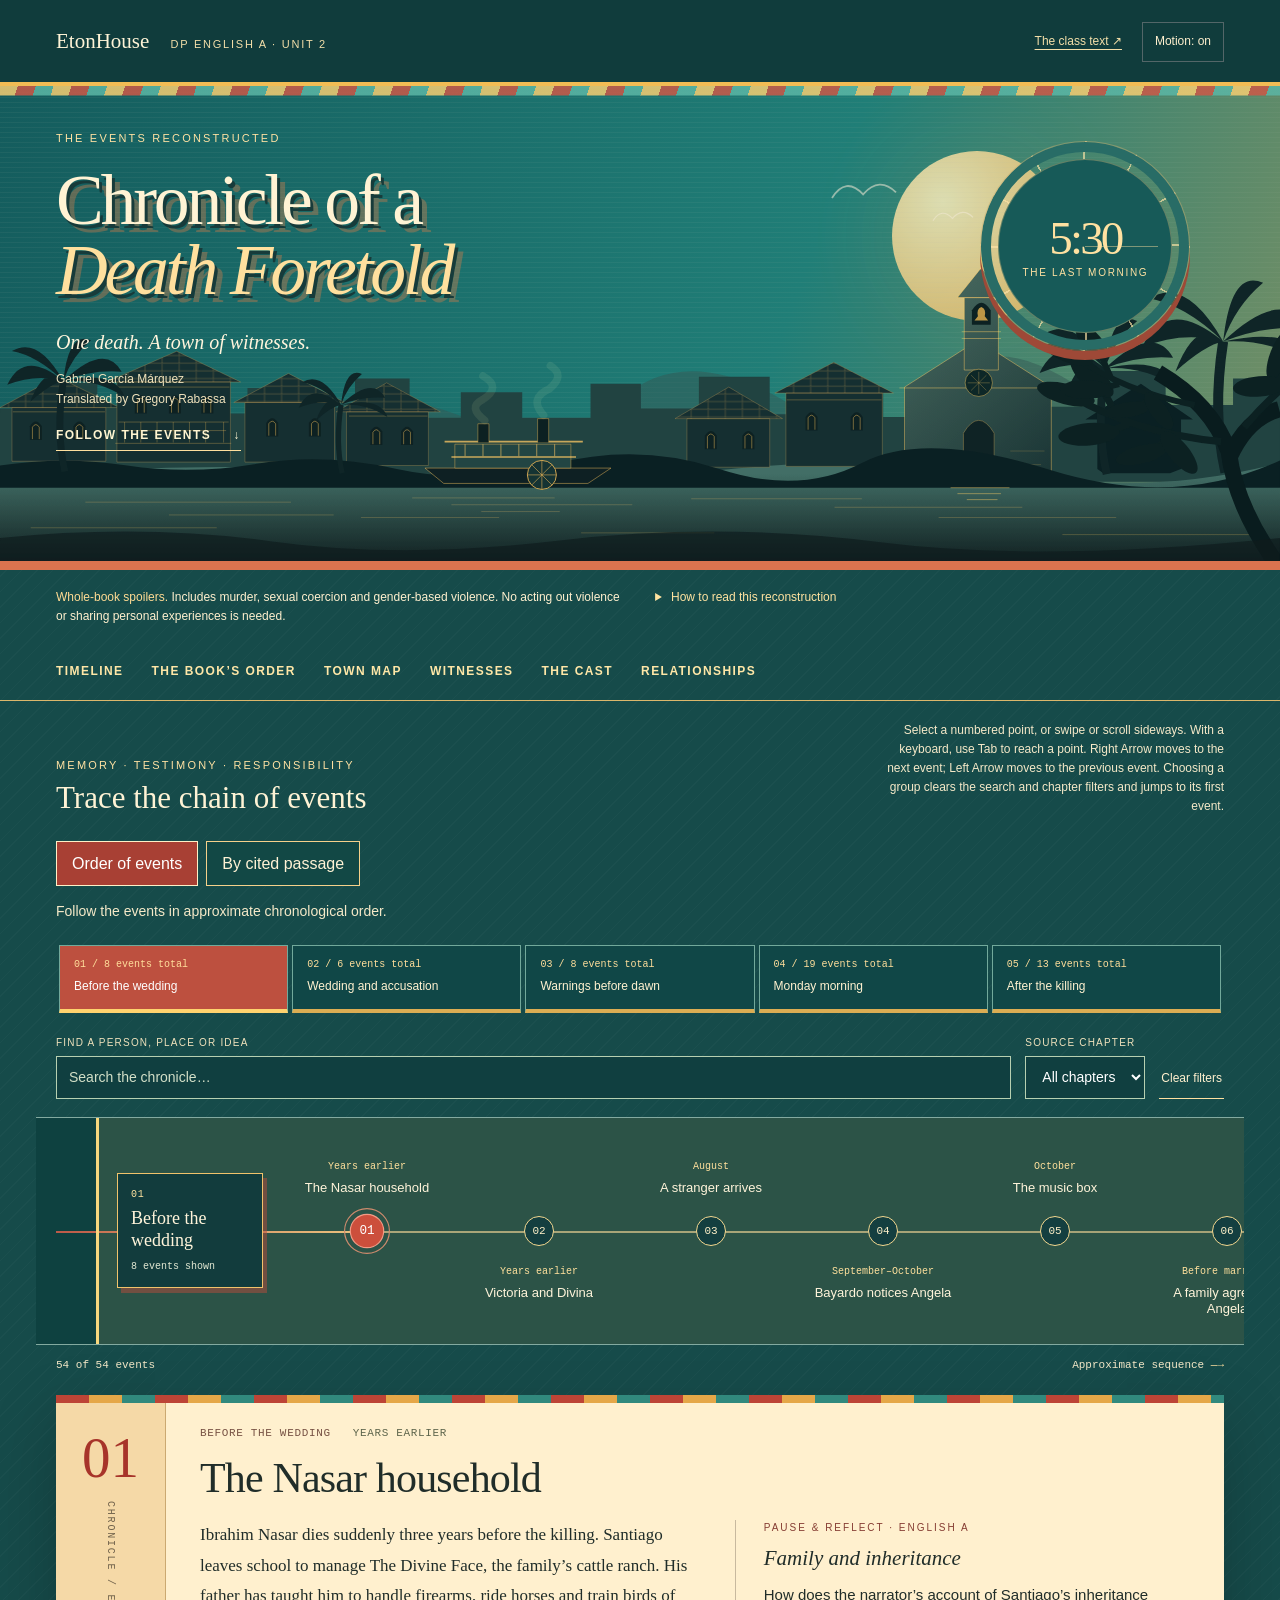
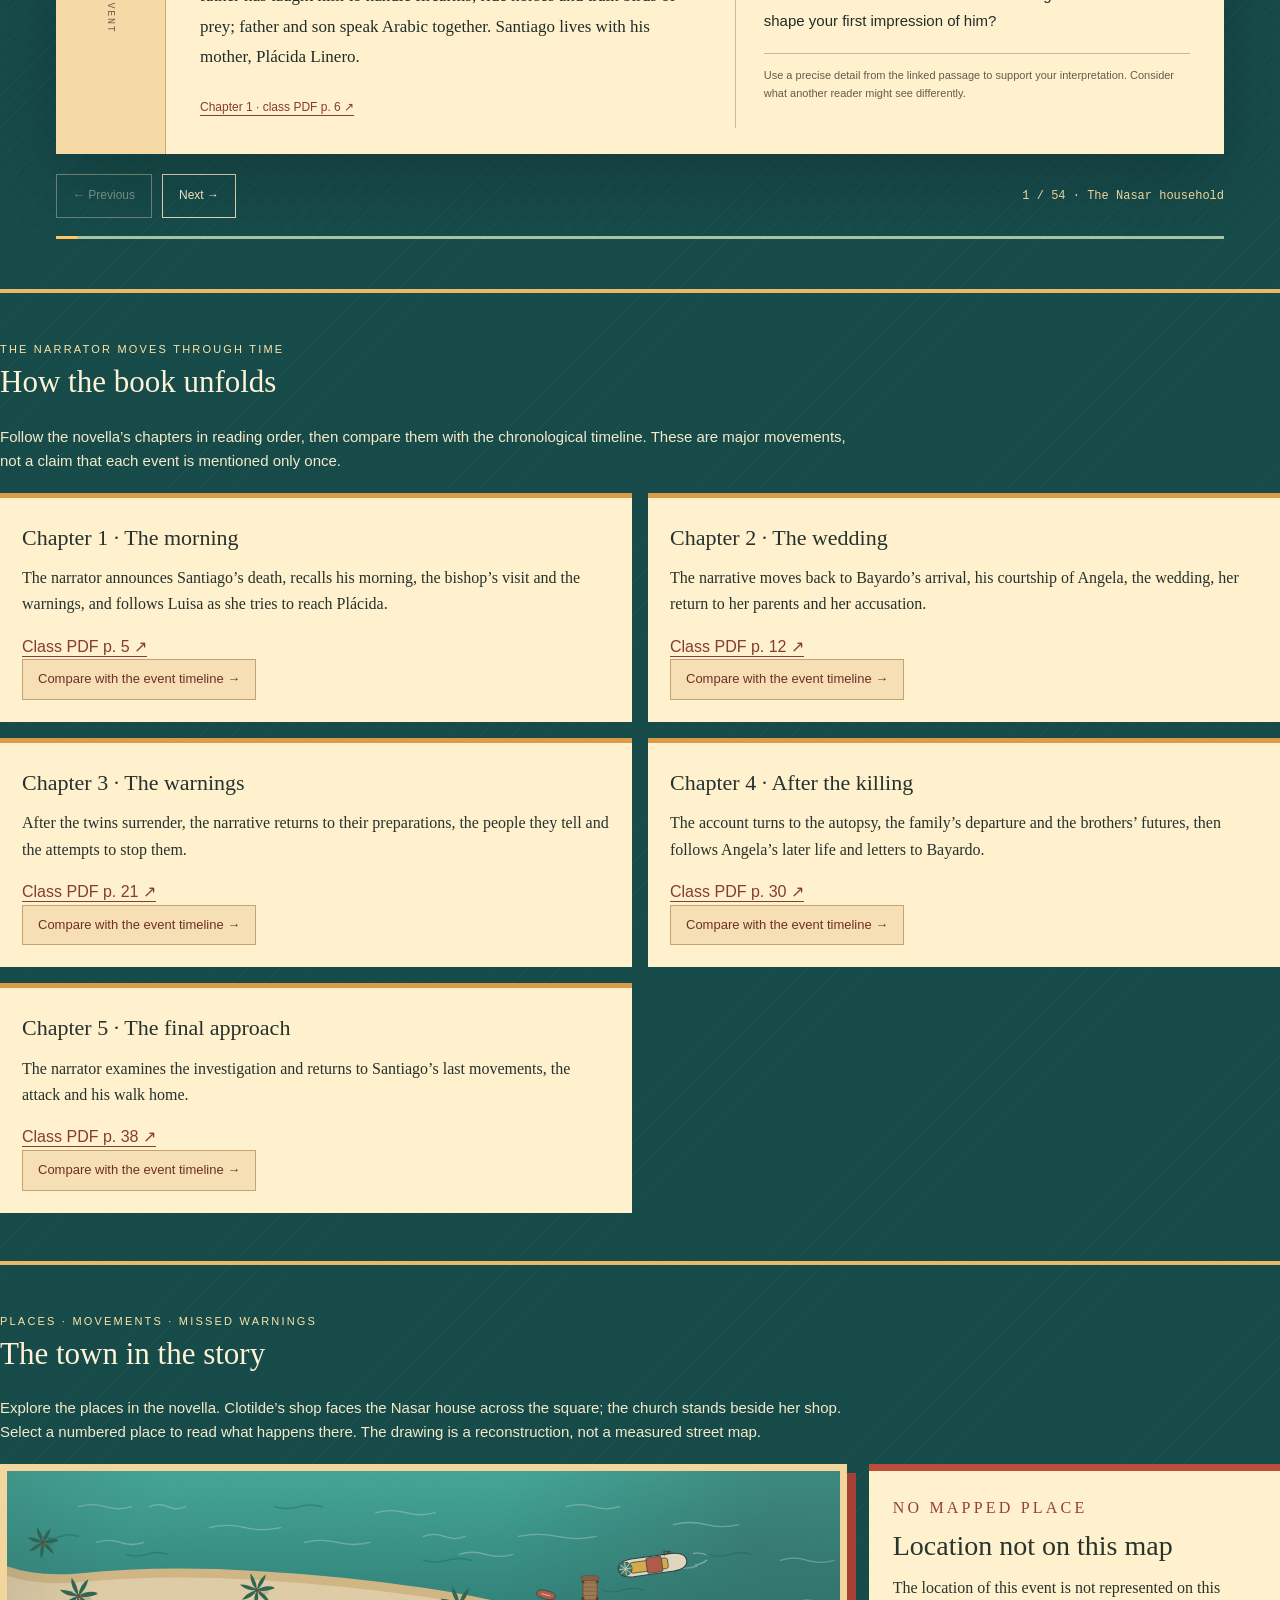
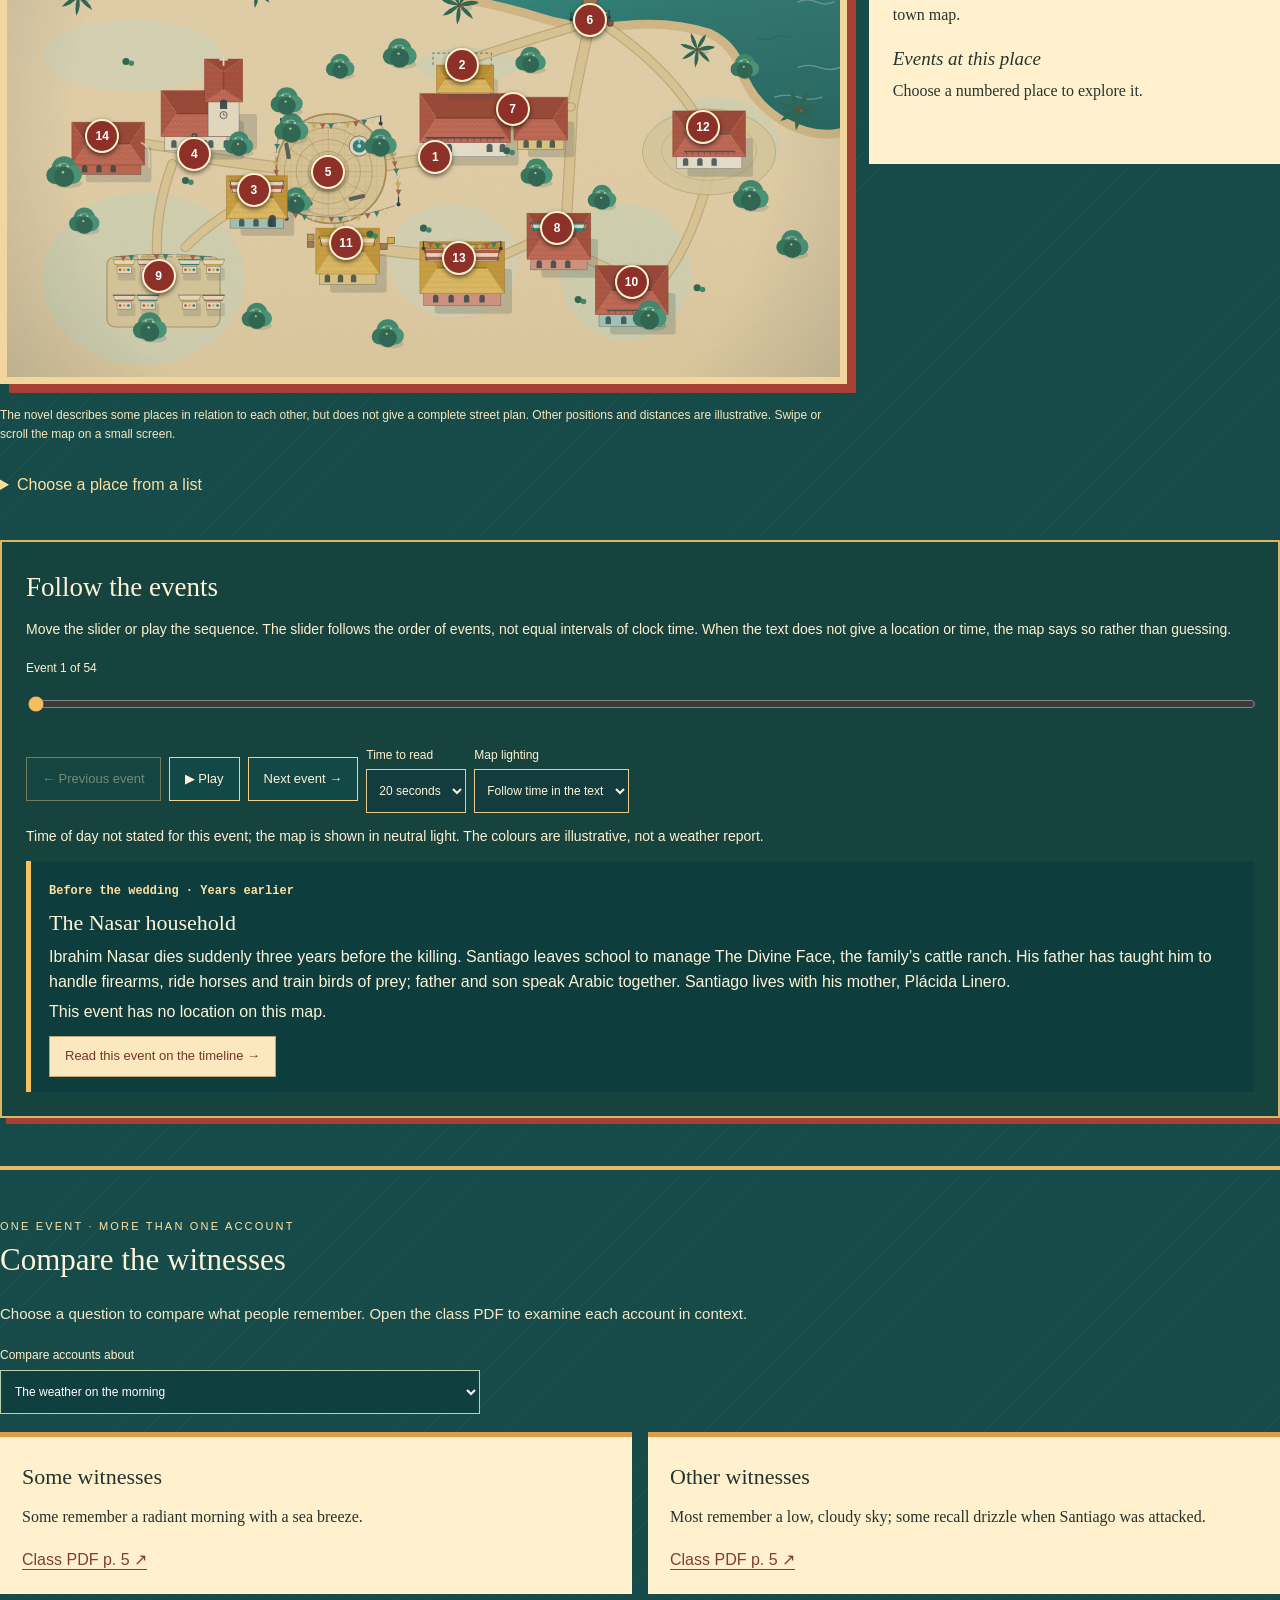
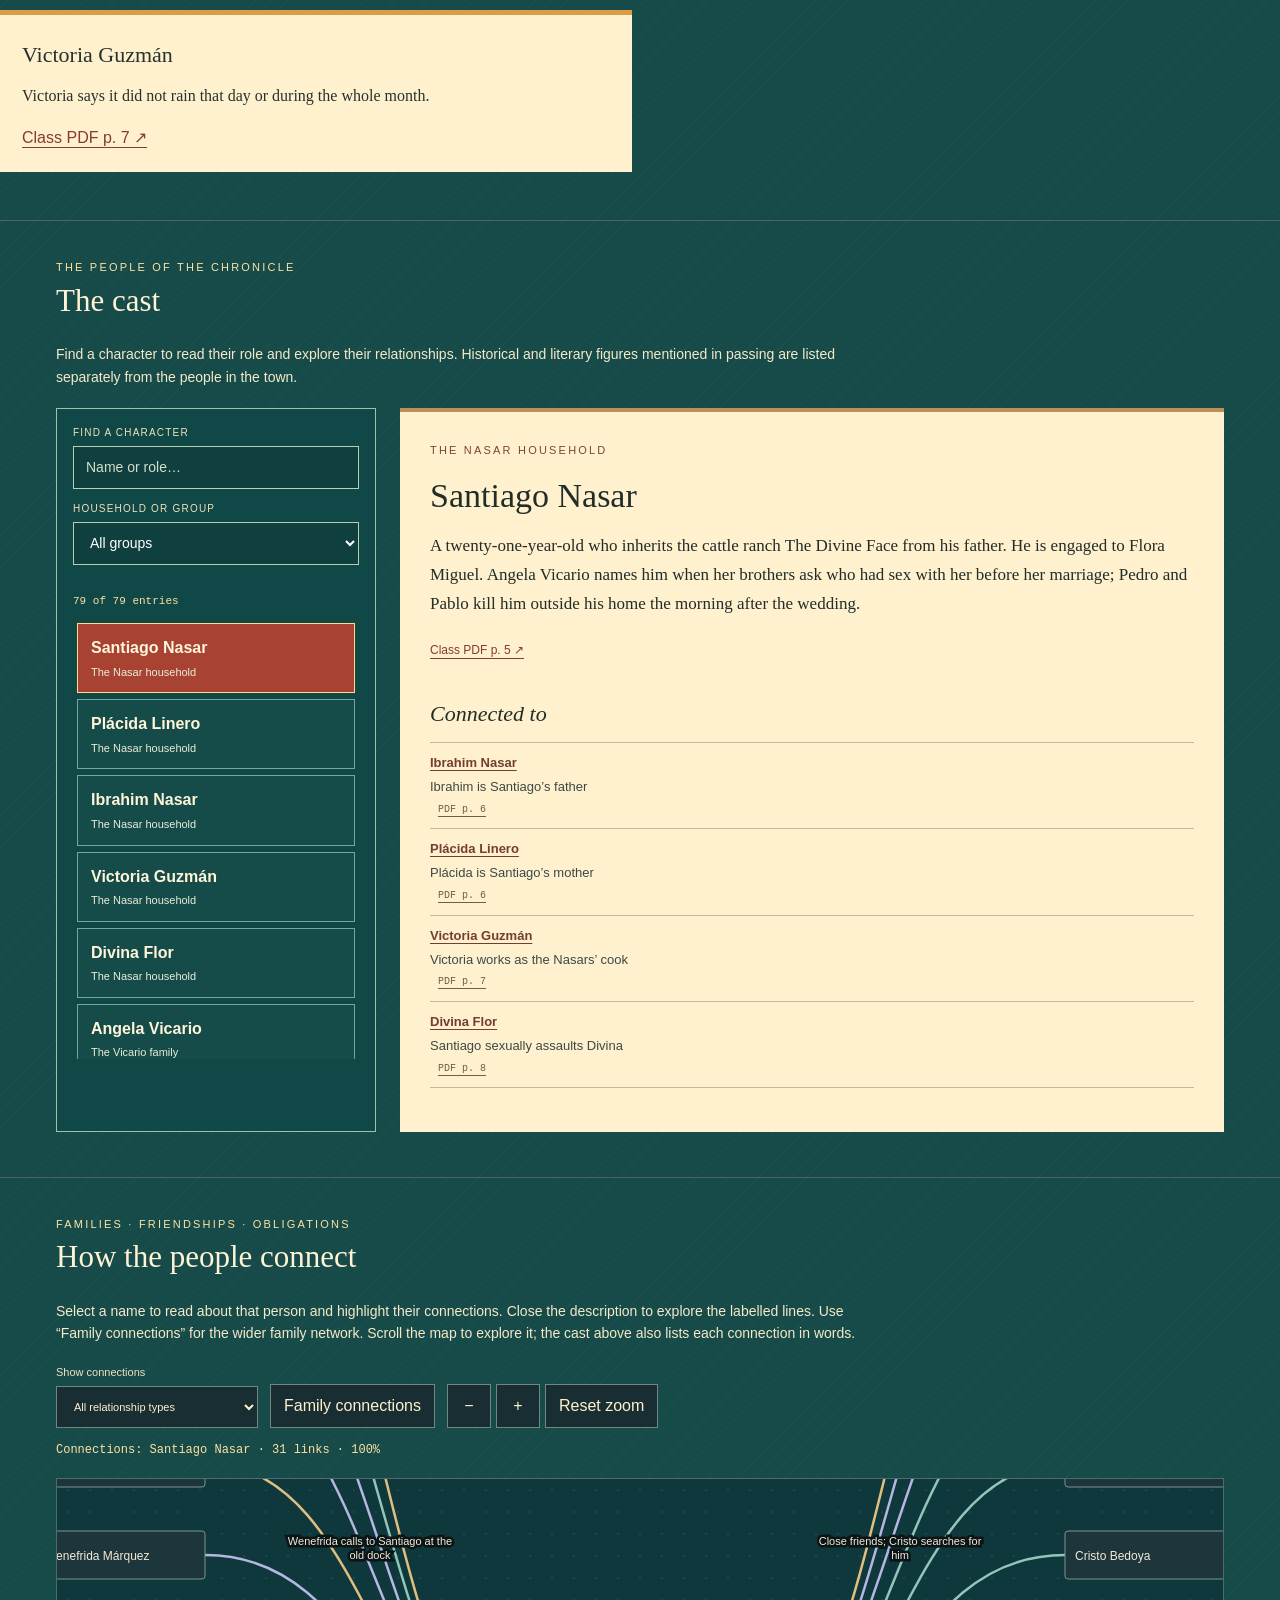
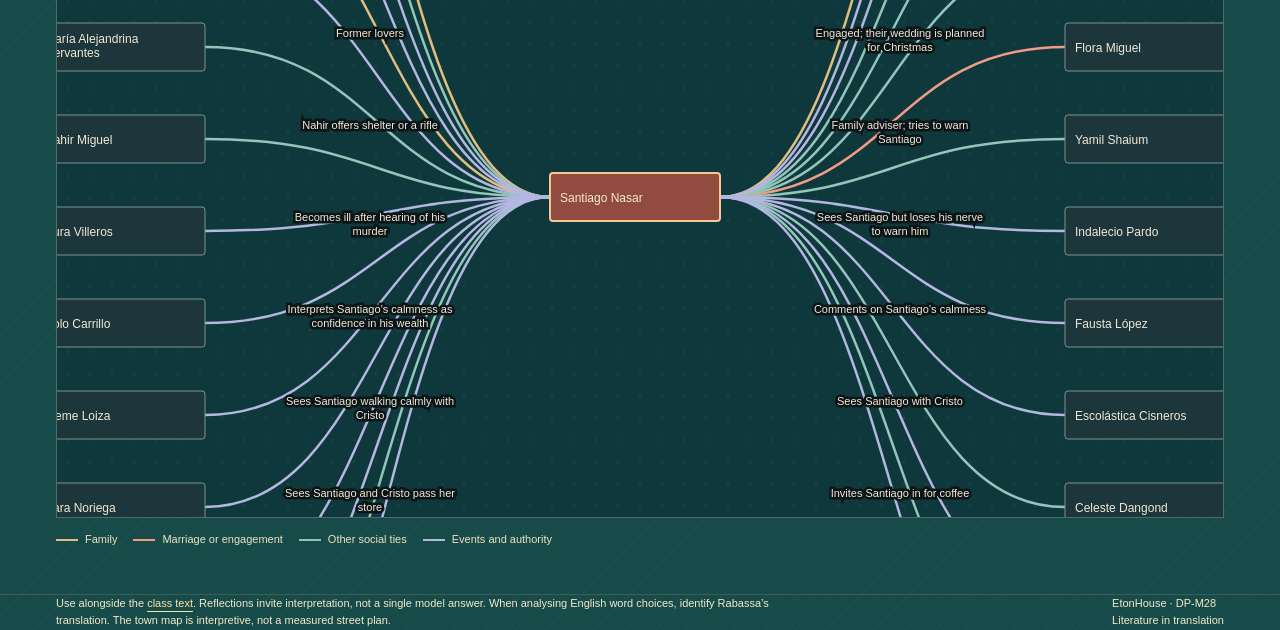
==== commit 4c316b96: "Update interactive chronicle" ====
--- a/index.html
+++ b/index.html
@@ -78,14 +78,14 @@
 @media(max-width:620px){.shell{padding-left:20px;padding-right:20px}.brand small{display:block;margin:1px 0 0;font-size:9px}.brand{font-size:19px}.utility{gap:0}.hero-content{padding-top:32px;min-height:425px;padding-bottom:100px}h1{font-size:clamp(40px,10vw,58px);max-width:95%}.hero-sub{font-size:18px;max-width:265px}.byline{max-width:240px;font-size:11px}.clock{width:108px;height:108px;right:6%;top:250px}.clock span{font-size:26px}.clock small{font-size:7px}.clock-hand{width:35px}.moon{right:10%;width:110px;height:110px}.flight{right:22%;top:30px;width:34px}.flight.two{right:10%;top:47px;width:24px}.townscape{height:180px;object-fit:cover}.reader-note{display:block;font-size:11px}.reader-note details{margin-top:12px}.section-line{display:block}.section-line h2{font-size:29px}.timeline-hint{text-align:left;max-width:none;margin-top:9px}.periods button{min-width:150px}.filter-row{gap:12px}.search-label{flex-basis:100%}.filter-row select{max-width:none}.filter-row label:not(.search-label){flex:1}.rail-frame{margin:0 -20px}.track{padding:0 22px}.track li{width:148px}.dossier{grid-template-columns:1fr}.folio{flex-direction:row;border:0;padding:17px 23px;gap:20px}.folio-number{font-size:31px}.folio small{writing-mode:initial}.dossier-body{padding:22px}.event-meta{font-size:10px}.event-text{font-size:16px}.question{font-size:14px}.event-nav{gap:10px}.nav-buttons button{padding:9px 12px}.position{font-size:11px}.rail-caption{font-size:10px;gap:10px}footer .footer-inner{display:block}footer .edition{margin-top:15px}}
 @media(prefers-reduced-motion:reduce){html{scroll-behavior:auto}*,*:before,*:after{animation:none!important;transition:none!important}}
 @media print{body{background:white;color:black}.masthead,.hero,.reader-note,.section-nav,.explore,.cast-section,.connections-section,footer,.skip{display:none}.print-events{display:block}.print-events article{break-inside:avoid;border-bottom:1px solid #aaa;padding:14px 0}.print-events h1{font-size:28px;color:black;max-width:none;text-shadow:none}.print-events h2{font-size:19px}.print-events p{font-size:11px}.print-events .print-question{font-style:italic}}
-</style><link rel="stylesheet" href="Chronicle-Experience.css"></head>
+</style><link rel="stylesheet" href="Chronicle-Experience.css?v=14b9b20fd2b3"></head>
 <body><a class="skip" href="#explore">Skip to the timeline</a>
 <div class="shell masthead"><div class="brand">EtonHouse <small>DP English A · Unit 2</small></div><div class="utility"><a href="class-text.html">The class text ↗</a><button id="motion" type="button" aria-pressed="true">Motion: on</button></div></div>
 <header class="hero">
 <div class="moon" aria-hidden="true"></div>
 <div class="flight" aria-hidden="true"><svg viewBox="0 0 70 30"><path d="M0 24Q15 0 34 20Q52 0 70 18"/></svg></div>
 <div class="flight two" aria-hidden="true"><svg viewBox="0 0 70 30"><path d="M0 24Q15 0 34 20Q52 0 70 18"/></svg></div>
-<img class="townscape" src="Chronicle-Townscape.svg" alt="" aria-hidden="true">
+<img class="townscape" src="Chronicle-Townscape.svg?v=8a5629458ff6" alt="" aria-hidden="true">
 <div class="shell hero-content"><p class="eyebrow">The events reconstructed</p><h1>Chronicle of a<br><em>Death Foretold</em></h1><p class="hero-sub">One death. A town of witnesses.</p><p class="byline">Gabriel García Márquez<br>Translated by Gregory Rabassa</p><a class="hero-link" href="#explore">Follow the events <span aria-hidden="true">↓</span></a></div>
 <div class="clock" aria-hidden="true"><span>5:30</span><small>The last morning</small><i class="clock-hand"></i></div>
 </header>
@@ -108,7 +108,7 @@
 </section>
 <section id="story-order" class="shell testimony-section" aria-labelledby="story-order-title"><div class="section-line"><div><p class="eyebrow">The narrator moves through time</p><h2 id="story-order-title">How the book unfolds</h2></div></div><p class="section-intro">Follow the novella’s chapters in reading order, then compare them with the chronological timeline. These are major movements, not a claim that each event is mentioned only once.</p><div id="story-chapters" class="testimony-grid"></div></section>
 <section id="town-map" class="shell map-section" aria-labelledby="map-title"><div class="section-line"><div><p class="eyebrow">Places · movements · missed warnings</p><h2 id="map-title">The town in the story</h2></div></div><p class="section-intro">Explore the places in the novella. Clotilde’s shop faces the Nasar house across the square; the church stands beside her shop. Select a numbered place to read what happens there. The drawing is a reconstruction, not a measured street map.</p>
-<div class="story-map-layout"><div><div class="map-canvas" role="region" aria-label="Scrollable illustration of the town" tabindex="0"><div id="map-artboard" class="map-artboard"><img src="Chronicle-Town-Map.svg" alt=""><div id="map-shade" class="map-shade" aria-hidden="true"></div><div id="map-pins"></div></div></div><p class="map-note">The novel describes some places in relation to each other, but does not give a complete street plan. Other positions and distances are illustrative. Swipe or scroll the map on a small screen.</p></div>
+<div class="story-map-layout"><div><div class="map-canvas" role="region" aria-label="Scrollable illustration of the town" tabindex="0"><div id="map-artboard" class="map-artboard"><img src="Chronicle-Town-Map.svg?v=dcbc19d2a8ca" alt=""><div id="map-shade" class="map-shade" aria-hidden="true"></div><div id="map-pins"></div></div></div><p class="map-note">The novel describes some places in relation to each other, but does not give a complete street plan. Other positions and distances are illustrative. Swipe or scroll the map on a small screen.</p></div>
 <article class="map-detail" aria-labelledby="place-name"><p class="eyebrow" id="place-number"></p><h3 id="place-name"></h3><p id="place-description"></p><a class="place-source" id="place-source" href="class-text.html">Read in the class PDF</a><h4>Events at this place</h4><div id="place-events" class="map-event-list"></div></article></div>
 <details class="place-list"><summary>Choose a place from a list</summary><div id="place-list-buttons" class="place-list-buttons"></div></details>
 <div class="map-playback"><h3>Follow the events</h3><p>Move the slider or play the sequence. The slider follows the order of events, not equal intervals of clock time. When the text does not give a location or time, the map says so rather than guessing.</p><label for="map-time">Event <span id="map-event-number">1</span> of <span id="map-event-total"></span></label><input id="map-time" type="range" min="1" value="1" step="1"><div class="map-controls"><button id="map-prev-event" type="button">← Previous event</button><button id="map-play" type="button" aria-pressed="false">▶ Play</button><button id="map-next-event" type="button">Next event →</button><label for="map-delay">Time to read<select id="map-delay"><option value="12000">12 seconds</option><option value="20000" selected>20 seconds</option><option value="30000">30 seconds</option></select></label><label for="map-light">Map lighting<select id="map-light"><option value="auto">Follow time in the text</option><option value="day">Daylight</option><option value="night">Night</option></select></label></div><p id="map-light-status"></p><div class="scene-caption" aria-live="polite"><span id="map-event-time" class="scene-time"></span><h4 id="map-event-title"></h4><p id="map-event-summary"></p><p id="map-event-location"></p><button id="map-open-event" type="button" class="map-event">Read this event on the timeline →</button></div></div></section>
@@ -297,9 +297,9 @@
 });
 updateMotion();render();
 </script>
-<script src="Chronicle-Map-Data.js"></script>
-<script src="Chronicle-Experience.js"></script>
-<script src="Chronicle-Characters.js"></script>
-<script src="Chronicle-Relationships.js"></script>
-<script src="Chronicle-Network.js"></script>
+<script src="Chronicle-Map-Data.js?v=aa3e347779f2"></script>
+<script src="Chronicle-Experience.js?v=f63c12004434"></script>
+<script src="Chronicle-Characters.js?v=5a3c85cecb0f"></script>
+<script src="Chronicle-Relationships.js?v=8f9645efb3bd"></script>
+<script src="Chronicle-Network.js?v=d22b8922023c"></script>
 </body></html>
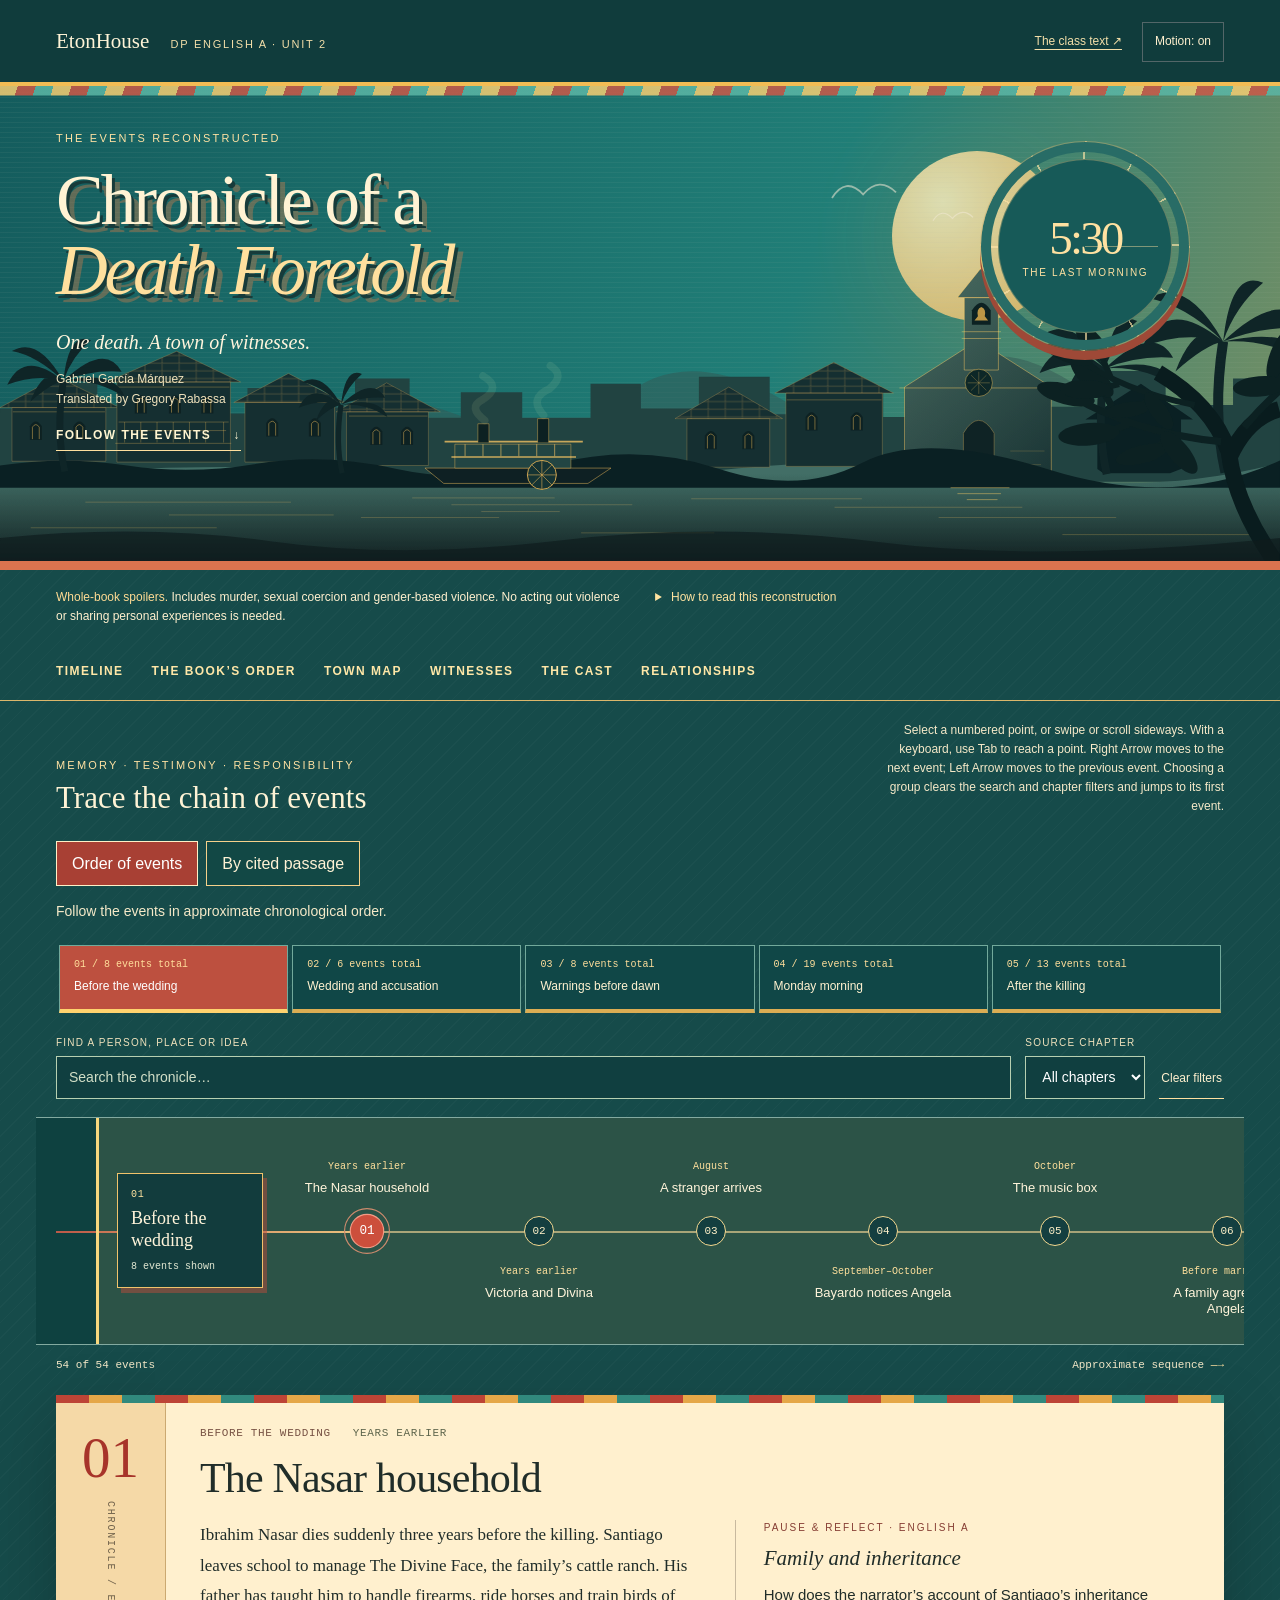
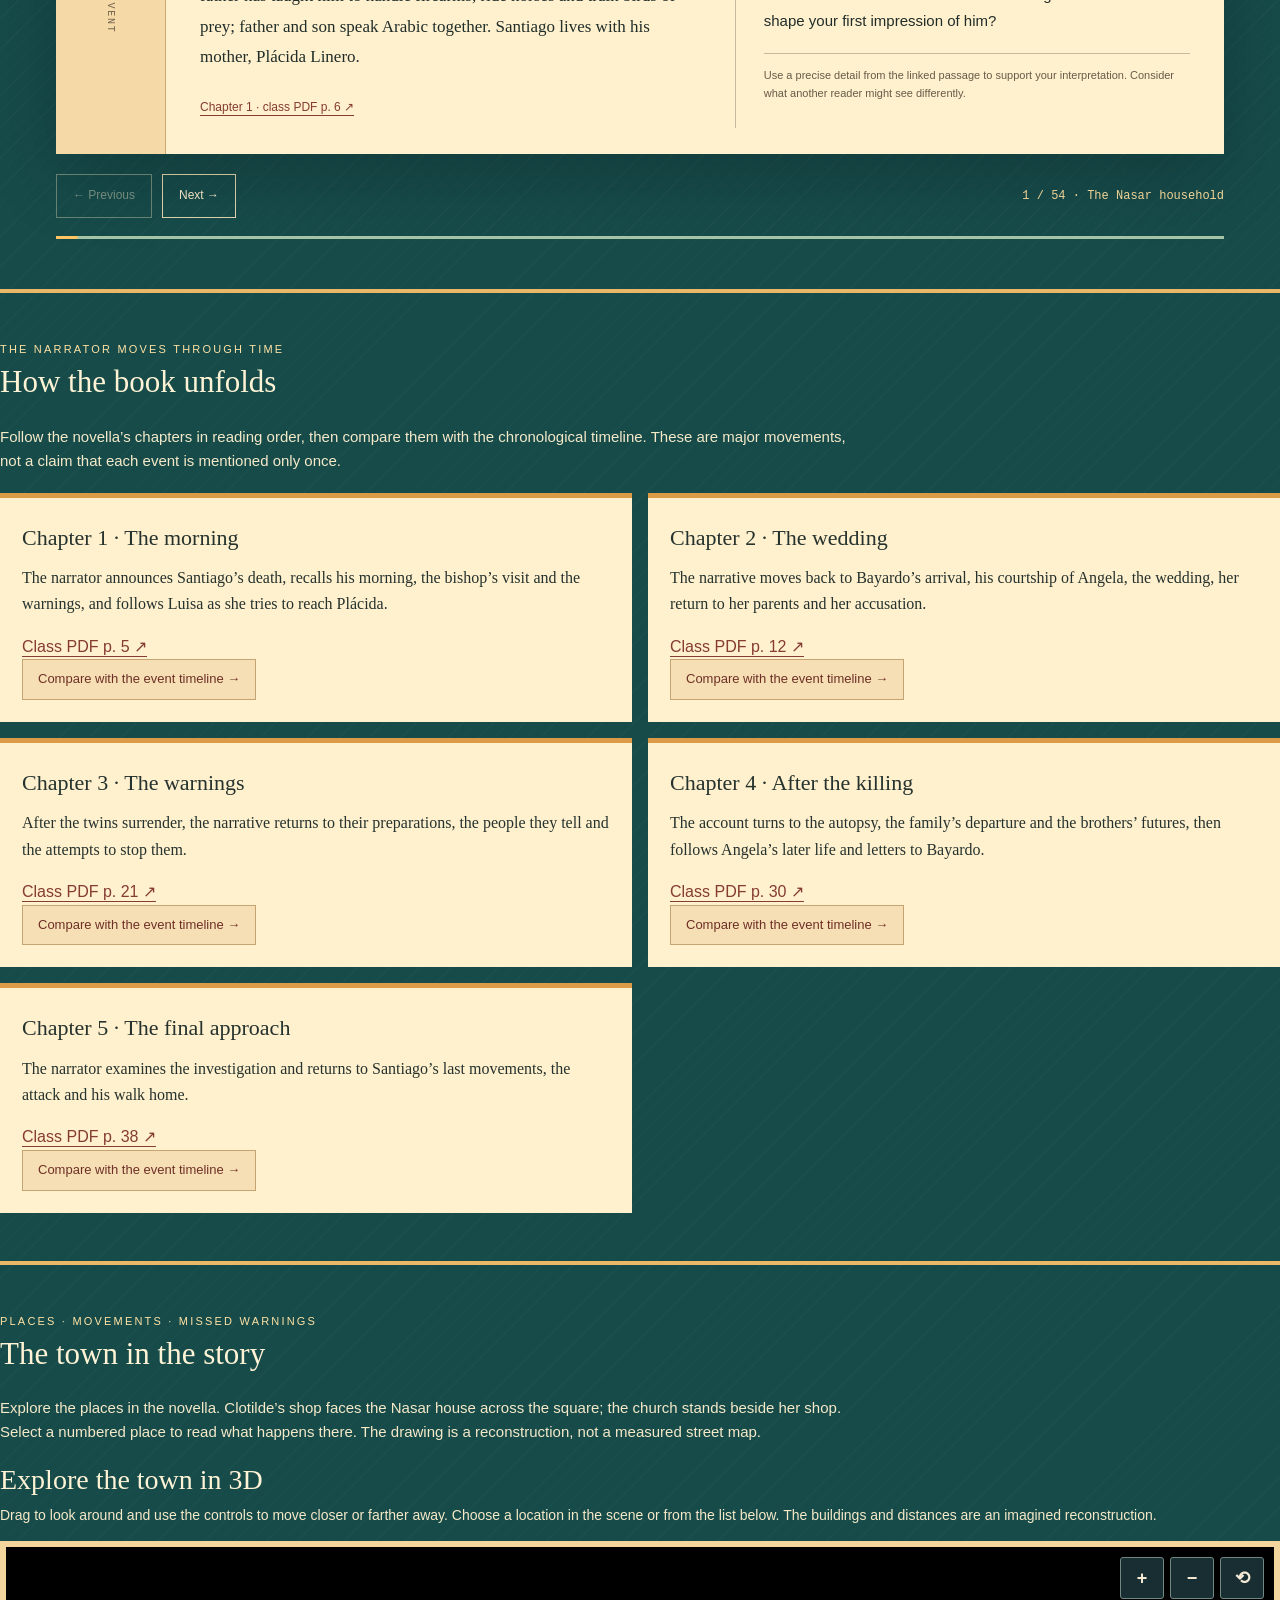
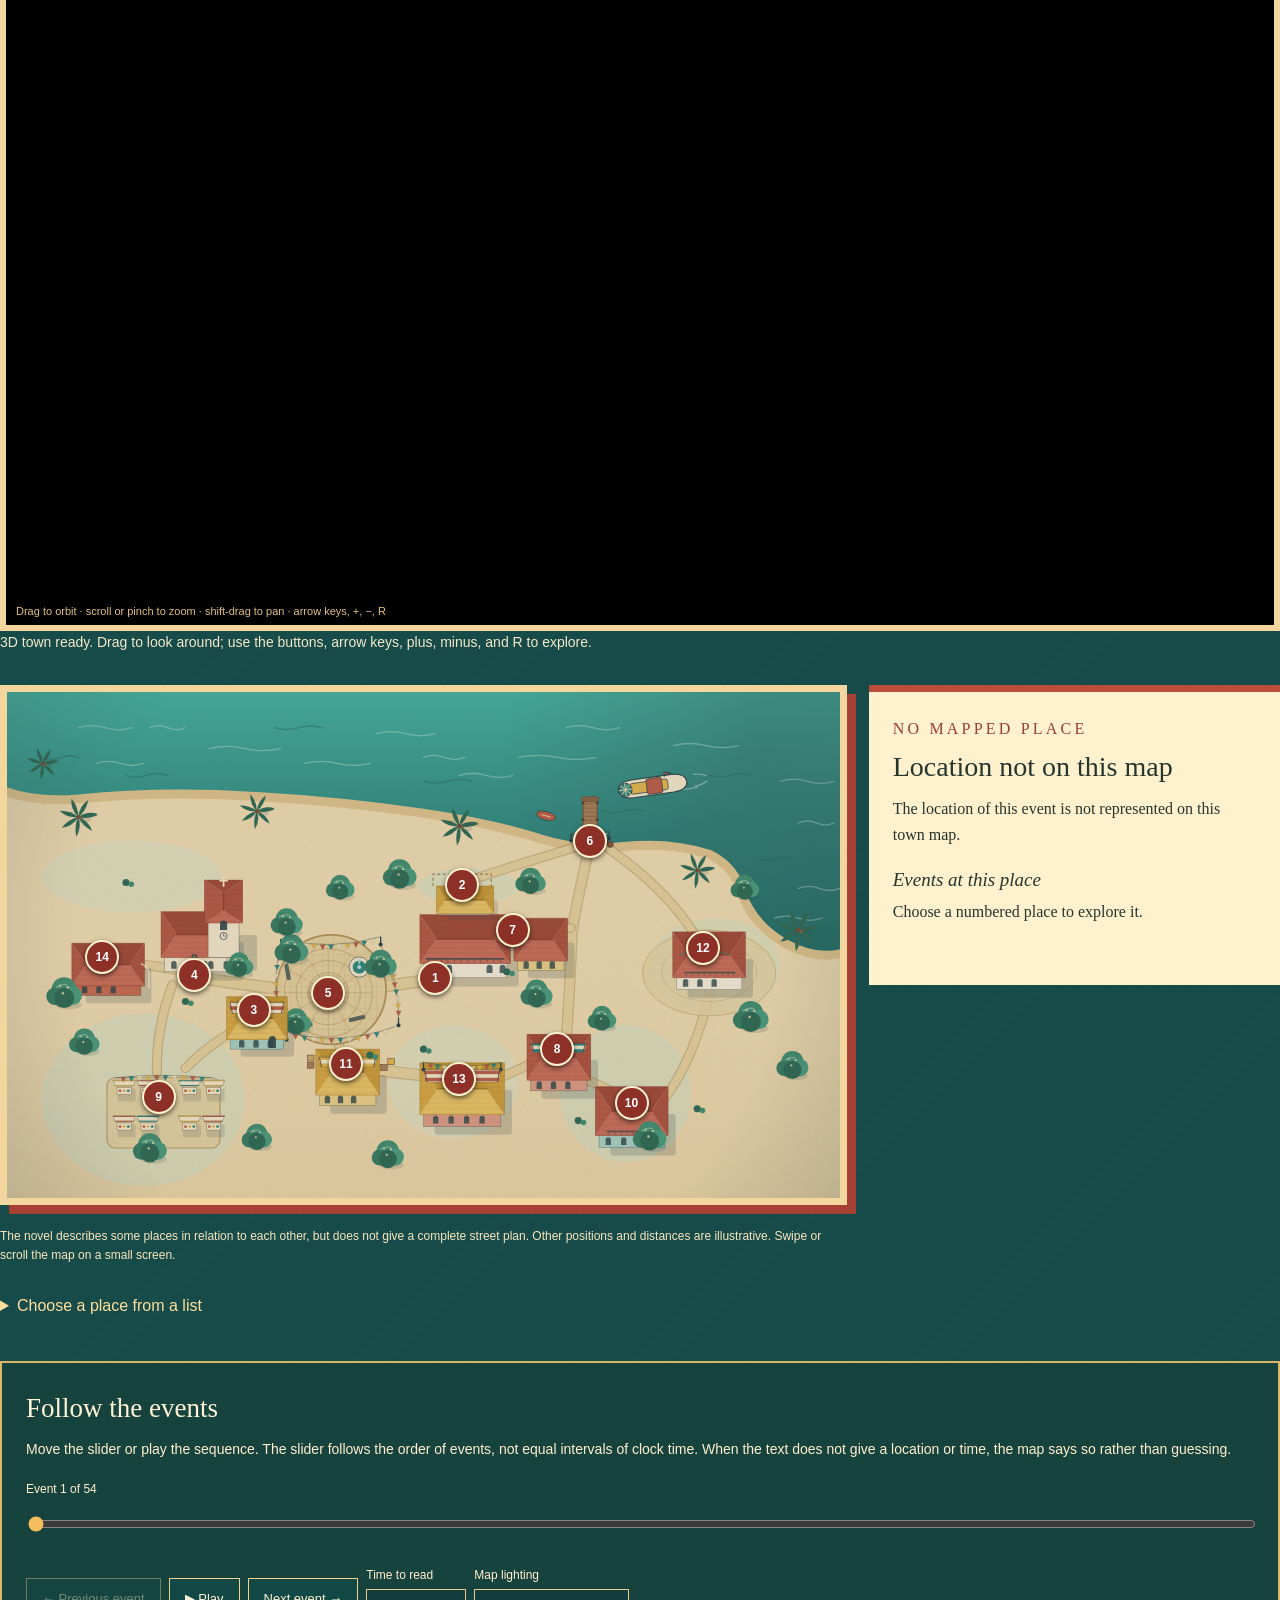
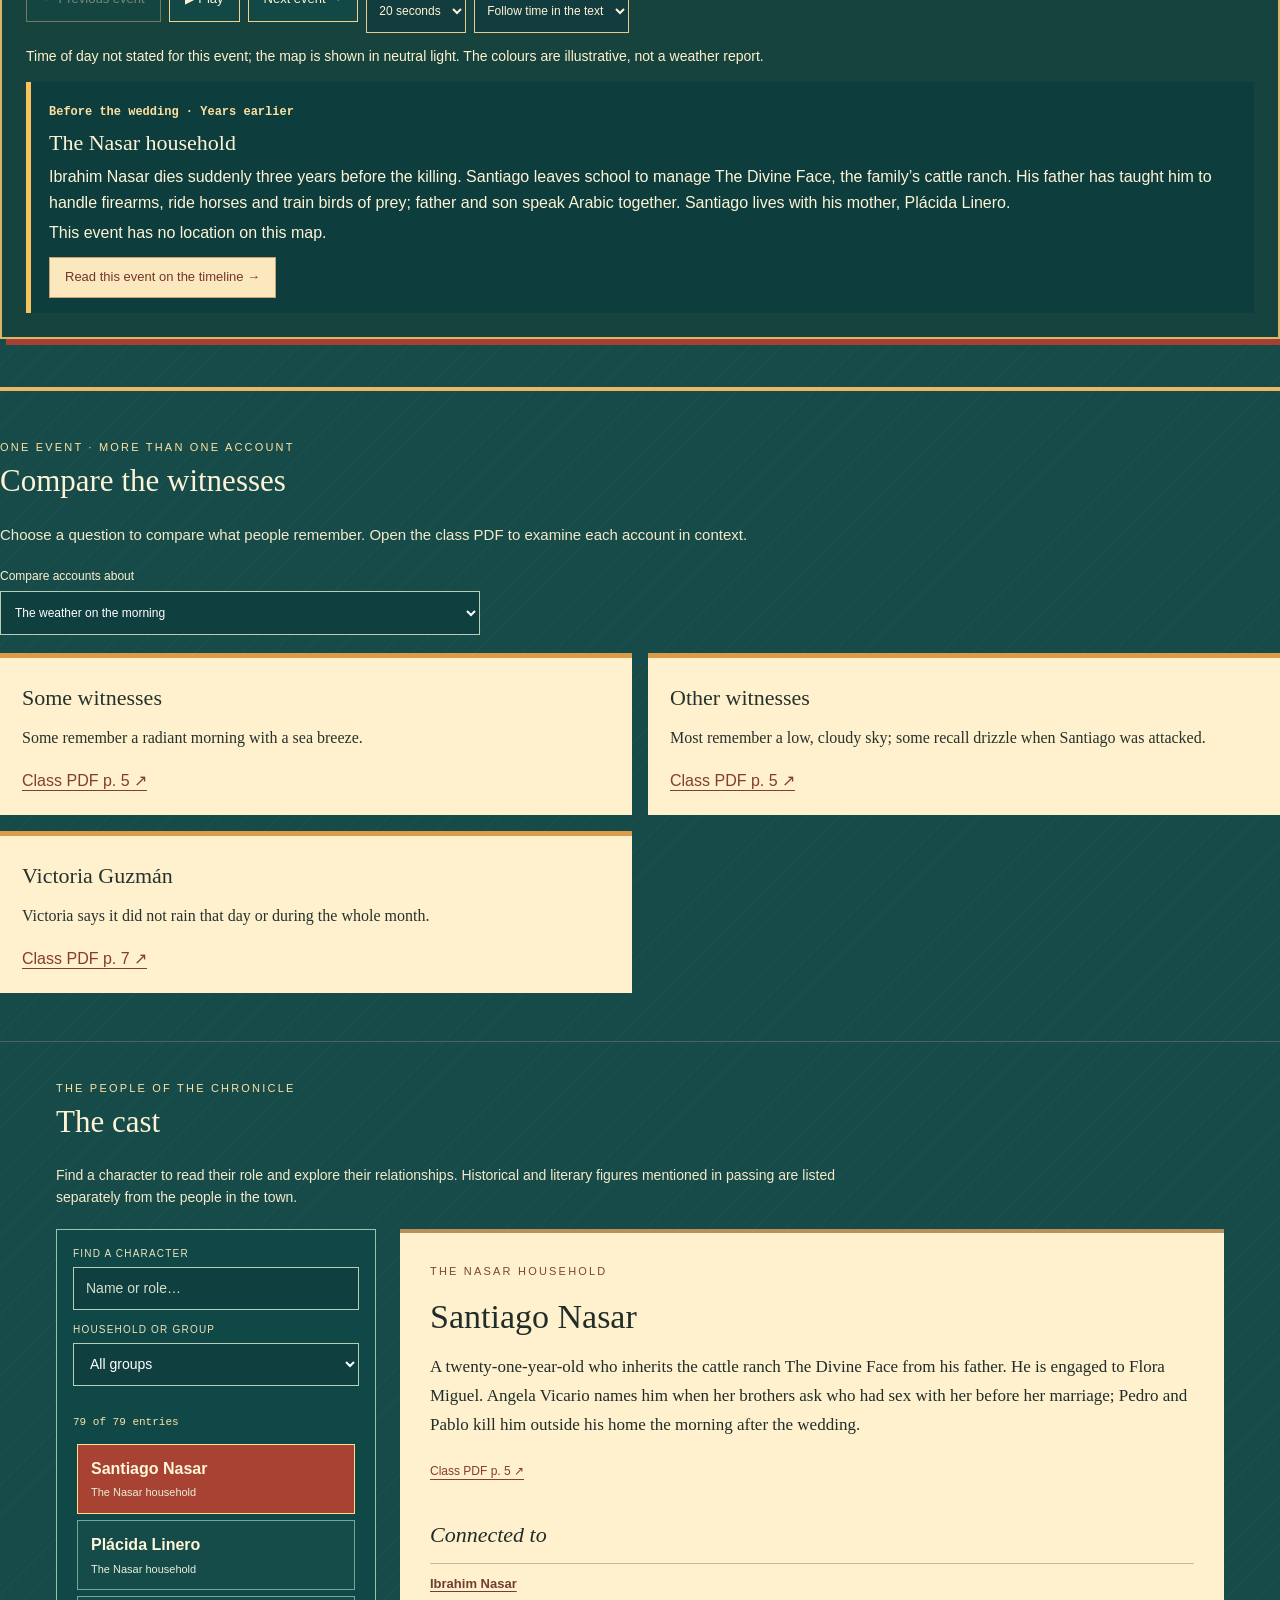
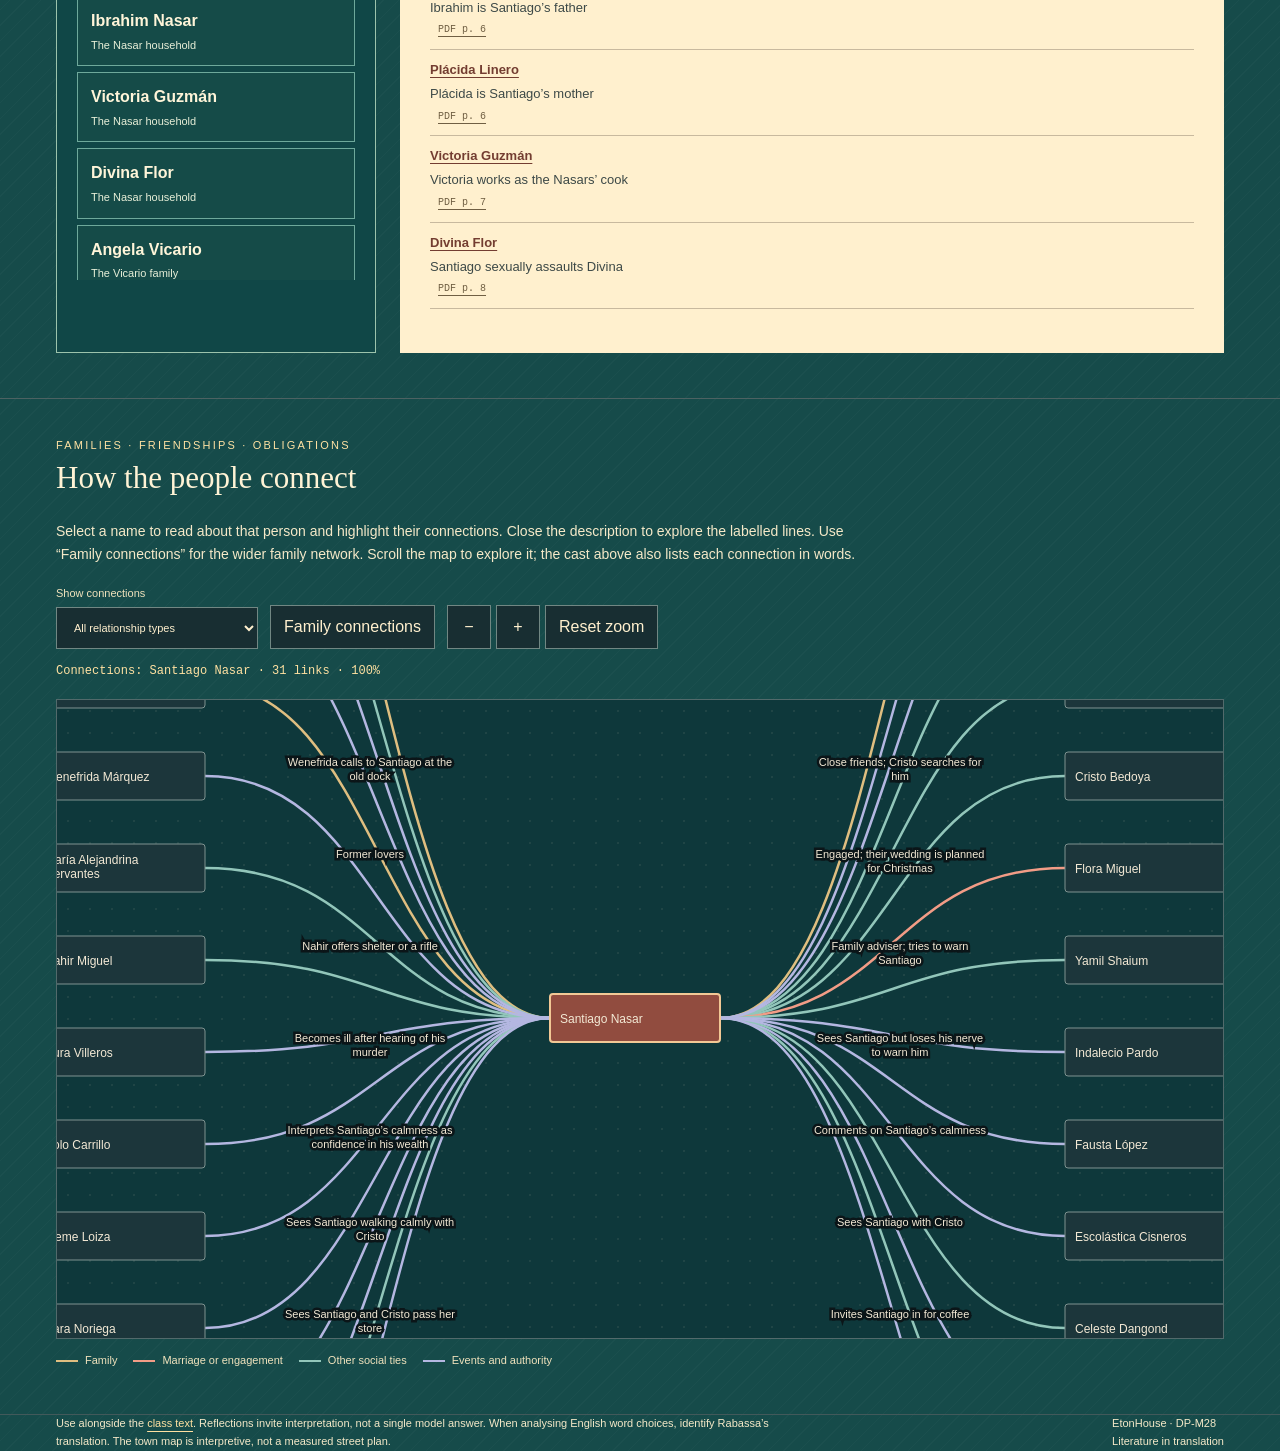
==== commit 6cd1beff: "Update interactive chronicle" ====
--- a/index.html
+++ b/index.html
@@ -78,7 +78,7 @@
 @media(max-width:620px){.shell{padding-left:20px;padding-right:20px}.brand small{display:block;margin:1px 0 0;font-size:9px}.brand{font-size:19px}.utility{gap:0}.hero-content{padding-top:32px;min-height:425px;padding-bottom:100px}h1{font-size:clamp(40px,10vw,58px);max-width:95%}.hero-sub{font-size:18px;max-width:265px}.byline{max-width:240px;font-size:11px}.clock{width:108px;height:108px;right:6%;top:250px}.clock span{font-size:26px}.clock small{font-size:7px}.clock-hand{width:35px}.moon{right:10%;width:110px;height:110px}.flight{right:22%;top:30px;width:34px}.flight.two{right:10%;top:47px;width:24px}.townscape{height:180px;object-fit:cover}.reader-note{display:block;font-size:11px}.reader-note details{margin-top:12px}.section-line{display:block}.section-line h2{font-size:29px}.timeline-hint{text-align:left;max-width:none;margin-top:9px}.periods button{min-width:150px}.filter-row{gap:12px}.search-label{flex-basis:100%}.filter-row select{max-width:none}.filter-row label:not(.search-label){flex:1}.rail-frame{margin:0 -20px}.track{padding:0 22px}.track li{width:148px}.dossier{grid-template-columns:1fr}.folio{flex-direction:row;border:0;padding:17px 23px;gap:20px}.folio-number{font-size:31px}.folio small{writing-mode:initial}.dossier-body{padding:22px}.event-meta{font-size:10px}.event-text{font-size:16px}.question{font-size:14px}.event-nav{gap:10px}.nav-buttons button{padding:9px 12px}.position{font-size:11px}.rail-caption{font-size:10px;gap:10px}footer .footer-inner{display:block}footer .edition{margin-top:15px}}
 @media(prefers-reduced-motion:reduce){html{scroll-behavior:auto}*,*:before,*:after{animation:none!important;transition:none!important}}
 @media print{body{background:white;color:black}.masthead,.hero,.reader-note,.section-nav,.explore,.cast-section,.connections-section,footer,.skip{display:none}.print-events{display:block}.print-events article{break-inside:avoid;border-bottom:1px solid #aaa;padding:14px 0}.print-events h1{font-size:28px;color:black;max-width:none;text-shadow:none}.print-events h2{font-size:19px}.print-events p{font-size:11px}.print-events .print-question{font-style:italic}}
-</style><link rel="stylesheet" href="Chronicle-Experience.css?v=14b9b20fd2b3"></head>
+</style><link rel="stylesheet" href="Chronicle-Experience.css?v=d0a953d5cd8f"></head>
 <body><a class="skip" href="#explore">Skip to the timeline</a>
 <div class="shell masthead"><div class="brand">EtonHouse <small>DP English A · Unit 2</small></div><div class="utility"><a href="class-text.html">The class text ↗</a><button id="motion" type="button" aria-pressed="true">Motion: on</button></div></div>
 <header class="hero">
@@ -95,7 +95,7 @@
 <section id="explore" class="shell explore" aria-labelledby="explore-title">
 <div class="section-line"><div><p class="eyebrow">Memory · testimony · responsibility</p><h2 id="explore-title">Trace the chain of events</h2></div><p id="rail-help" class="timeline-hint">Select a numbered point, or swipe or scroll sideways. With a keyboard, use Tab to reach a point. Right Arrow moves to the next event; Left Arrow moves to the previous event. Choosing a group clears the search and chapter filters and jumps to its first event.</p></div>
 <div class="view-modes" role="group" aria-label="Timeline order"><button type="button" id="order-events" aria-pressed="true">Order of events</button><button type="button" id="order-book" aria-pressed="false">By cited passage</button></div><p class="section-intro" id="order-explanation">Follow the events in approximate chronological order.</p>
-<nav id="periods" class="periods" aria-label="Jump to a period"></nav>
+<nav id="periods" class="periods" aria-label="Jump to a group"></nav>
 <div class="filter-row"><label class="search-label" for="search">Find a person, place or idea<input id="search" type="search" placeholder="Search the chronicle…" autocomplete="off"></label><label for="chapter">Source chapter<select id="chapter"><option value="">All chapters</option><option value="1">Chapter 1</option><option value="2">Chapter 2</option><option value="3">Chapter 3</option><option value="4">Chapter 4</option><option value="5">Chapter 5</option></select></label><button id="reset" class="text-button" type="button">Clear filters</button></div>
 <div class="rail-frame"><div id="rail" class="rail" role="region" aria-label="Horizontal event timeline" aria-describedby="rail-help"><ol id="track" class="track"></ol></div></div>
 <div class="rail-caption"><p id="count" role="status" aria-live="polite"></p><p>Approximate sequence <span aria-hidden="true">—→</span></p></div>
@@ -108,6 +108,7 @@
 </section>
 <section id="story-order" class="shell testimony-section" aria-labelledby="story-order-title"><div class="section-line"><div><p class="eyebrow">The narrator moves through time</p><h2 id="story-order-title">How the book unfolds</h2></div></div><p class="section-intro">Follow the novella’s chapters in reading order, then compare them with the chronological timeline. These are major movements, not a claim that each event is mentioned only once.</p><div id="story-chapters" class="testimony-grid"></div></section>
 <section id="town-map" class="shell map-section" aria-labelledby="map-title"><div class="section-line"><div><p class="eyebrow">Places · movements · missed warnings</p><h2 id="map-title">The town in the story</h2></div></div><p class="section-intro">Explore the places in the novella. Clotilde’s shop faces the Nasar house across the square; the church stands beside her shop. Select a numbered place to read what happens there. The drawing is a reconstruction, not a measured street map.</p>
+<div class="town-3d-panel"><h3>Explore the town in 3D</h3><p>Drag to look around and use the controls to move closer or farther away. Choose a location in the scene or from the list below. The buildings and distances are an imagined reconstruction.</p><div id="town-3d" class="town-3d" aria-label="Interactive three-dimensional town"></div><p id="town-3d-status" role="status"></p></div>
 <div class="story-map-layout"><div><div class="map-canvas" role="region" aria-label="Scrollable illustration of the town" tabindex="0"><div id="map-artboard" class="map-artboard"><img src="Chronicle-Town-Map.svg?v=dcbc19d2a8ca" alt=""><div id="map-shade" class="map-shade" aria-hidden="true"></div><div id="map-pins"></div></div></div><p class="map-note">The novel describes some places in relation to each other, but does not give a complete street plan. Other positions and distances are illustrative. Swipe or scroll the map on a small screen.</p></div>
 <article class="map-detail" aria-labelledby="place-name"><p class="eyebrow" id="place-number"></p><h3 id="place-name"></h3><p id="place-description"></p><a class="place-source" id="place-source" href="class-text.html">Read in the class PDF</a><h4>Events at this place</h4><div id="place-events" class="map-event-list"></div></article></div>
 <details class="place-list"><summary>Choose a place from a list</summary><div id="place-list-buttons" class="place-list-buttons"></div></details>
@@ -242,6 +243,7 @@
   const position=visible.indexOf(index);
   $('prev').disabled=position===0;$('next').disabled=position===visible.length-1;
   $('position').textContent=`${position+1} / ${visible.length} · ${e.title}`;
+  document.dispatchEvent(new CustomEvent('chronicle-timeline-select',{detail:{index}}));
   $('progress-fill').style.transform=`scaleX(${(position+1)/visible.length})`;
   panelAnimation?.cancel();
   if(motionEnabled)panelAnimation=$('dossier').animate([{opacity:.35,transform:'translateY(12px)'},{opacity:1,transform:'translateY(0)'}],{duration:430,easing:'cubic-bezier(.2,.7,.2,1)'});
@@ -297,8 +299,11 @@
 });
 updateMotion();render();
 </script>
-<script src="Chronicle-Map-Data.js?v=aa3e347779f2"></script>
-<script src="Chronicle-Experience.js?v=f63c12004434"></script>
+<script src="Chronicle-Map-Data.js?v=288a368b3b6f"></script>
+<script src="Chronicle-3D-Vendor/three.min.js?v=9274bbcec8d9"></script>
+<script src="Chronicle-Texture-Data.js?v=54ca470eaab6"></script>
+<script src="Chronicle-Town-3D.js?v=25d708683d09"></script>
+<script src="Chronicle-Experience.js?v=7160289e61b6"></script>
 <script src="Chronicle-Characters.js?v=5a3c85cecb0f"></script>
 <script src="Chronicle-Relationships.js?v=8f9645efb3bd"></script>
 <script src="Chronicle-Network.js?v=d22b8922023c"></script>
--- a/Chronicle-Experience.css
+++ b/Chronicle-Experience.css
@@ -21,6 +21,7 @@
 .map-artboard{position:relative;width:100%;line-height:0}.map-shade{position:absolute;inset:0;pointer-events:none;z-index:1;transition:background 1.2s ease}.map-shade[data-light="night"]{background:linear-gradient(#101e4a9c,#20335280)}.map-shade[data-light="dawn"]{background:linear-gradient(#8c426a55,#f1ac6840)}.map-shade[data-light="day"]{background:linear-gradient(#fff4b018,#ffe8a00b)}.map-shade[data-light="unknown"]{background:#4c44321a}.ambient-off .map-shade{transition:none}
 .map-playback{margin-top:28px;padding:24px;background:#17433f;border:2px solid #dbb765;box-shadow:6px 6px 0 #a74034}.map-playback h3{font-size:27px;margin:0 0 8px}.map-playback>p{font-size:14px;color:#fff0ce}.map-playback label{font-size:12px;color:#fff0ce}.map-playback input[type=range]{display:block;width:100%;accent-color:#f4bd5e;min-height:44px}.map-controls label{display:grid;gap:4px}.map-controls select{min-height:44px;background:#123c3d;border:1px solid #e9ca8a;color:#fff4d7;padding:8px;font:inherit}.scene-caption h4{font:22px Georgia,serif;margin:8px 0}.scene-caption .map-event{margin-top:8px;color:#743529;background:#fbe8bf}
 .map-pin[data-scene=true]:after{content:"";position:absolute;inset:-7px;border:2px solid #fff1b7;border-radius:50%;animation:mapPulse 2s ease-out infinite}@keyframes mapPulse{0%{transform:scale(.8);opacity:1}100%{transform:scale(1.6);opacity:0}}
+.town-3d-panel{margin:0 0 32px}.town-3d-panel h3{font:normal 28px Georgia,serif;color:#fff3d5;margin:0 0 8px}.town-3d-panel>p{color:#f5e9c8;font-size:14px}.town-3d{position:relative;width:100%;height:clamp(420px,55vw,690px);border:6px solid #f3d59e;background:#b7d9c7;overflow:hidden;touch-action:none}.town-3d canvas{display:block;width:100%;height:100%}#town-3d-status:empty{display:none}
 .story-map-layout>*{min-width:0}
 @media(max-width:900px){.story-map-layout{grid-template-columns:minmax(0,1fr)}}
 @media(max-width:900px){.story-map-layout{grid-template-columns:1fr}.map-detail{min-height:0}.testimony-grid{grid-template-columns:1fr 1fr}}
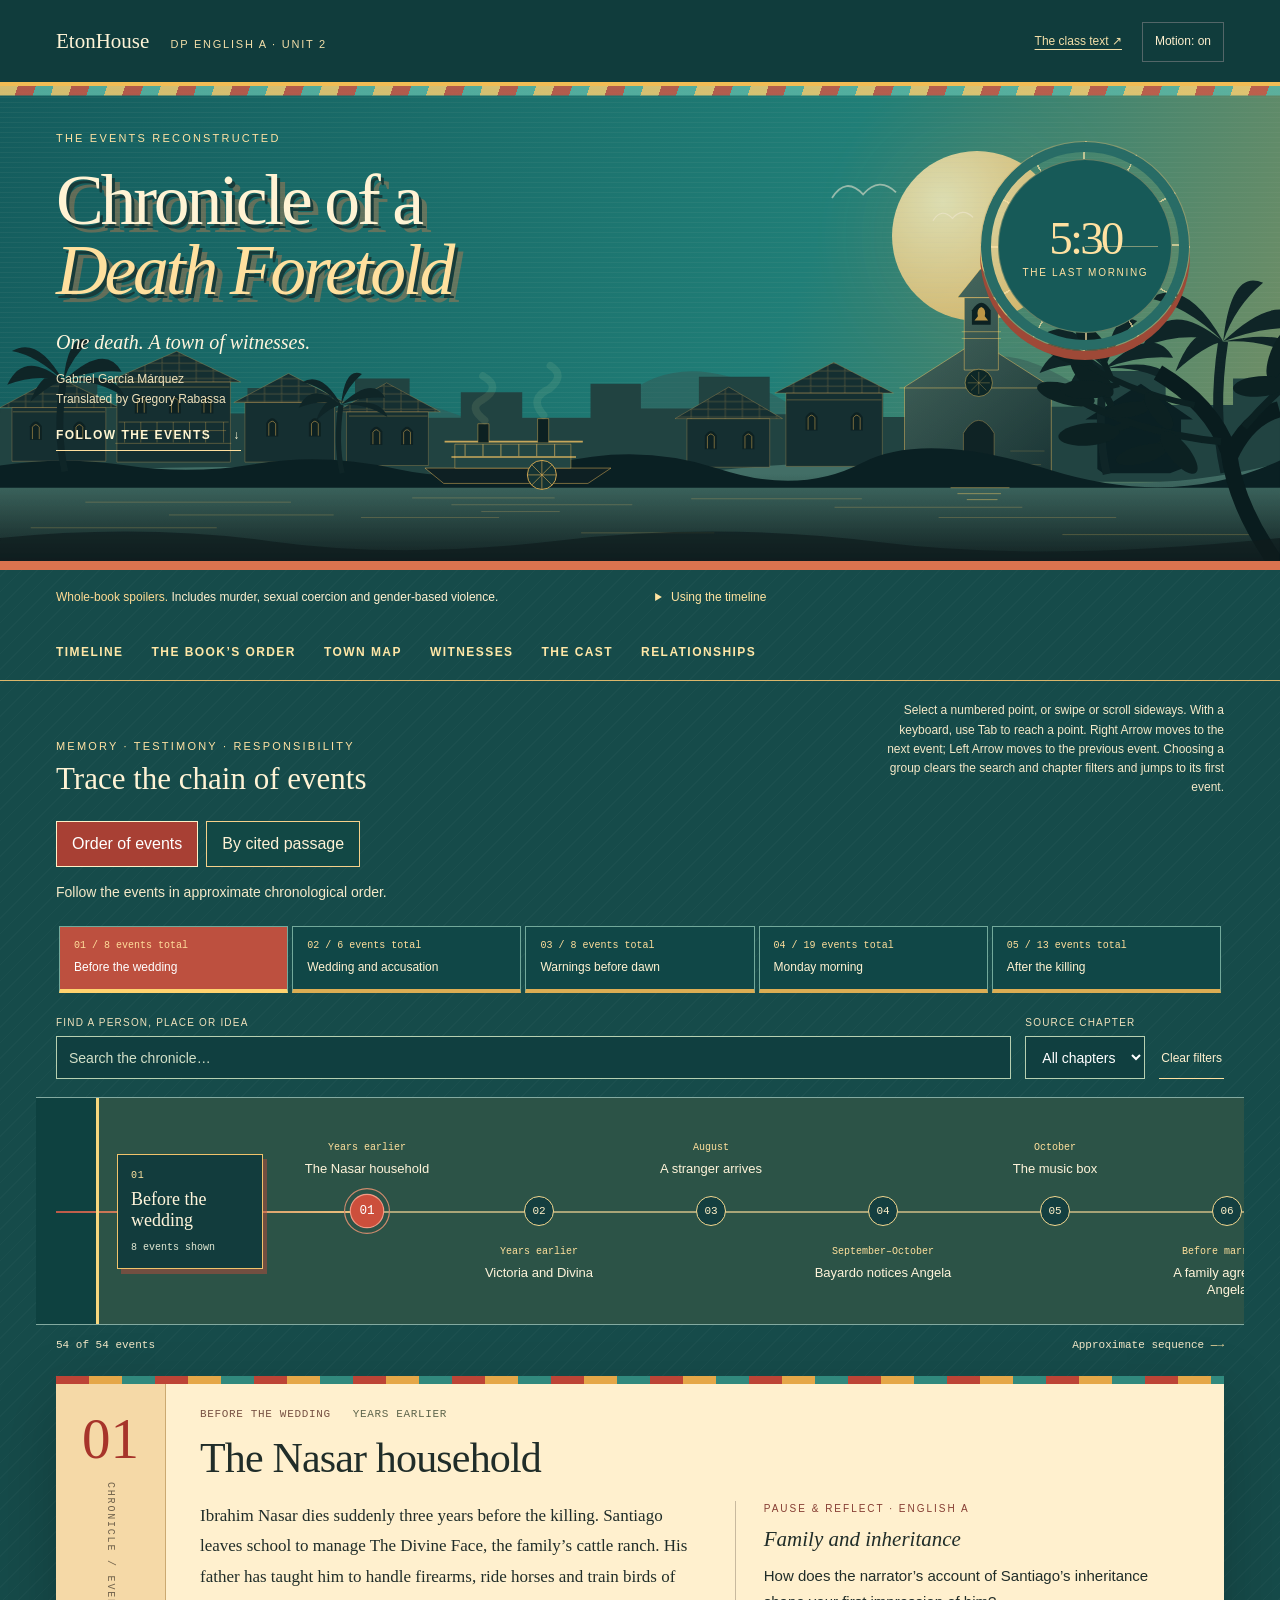
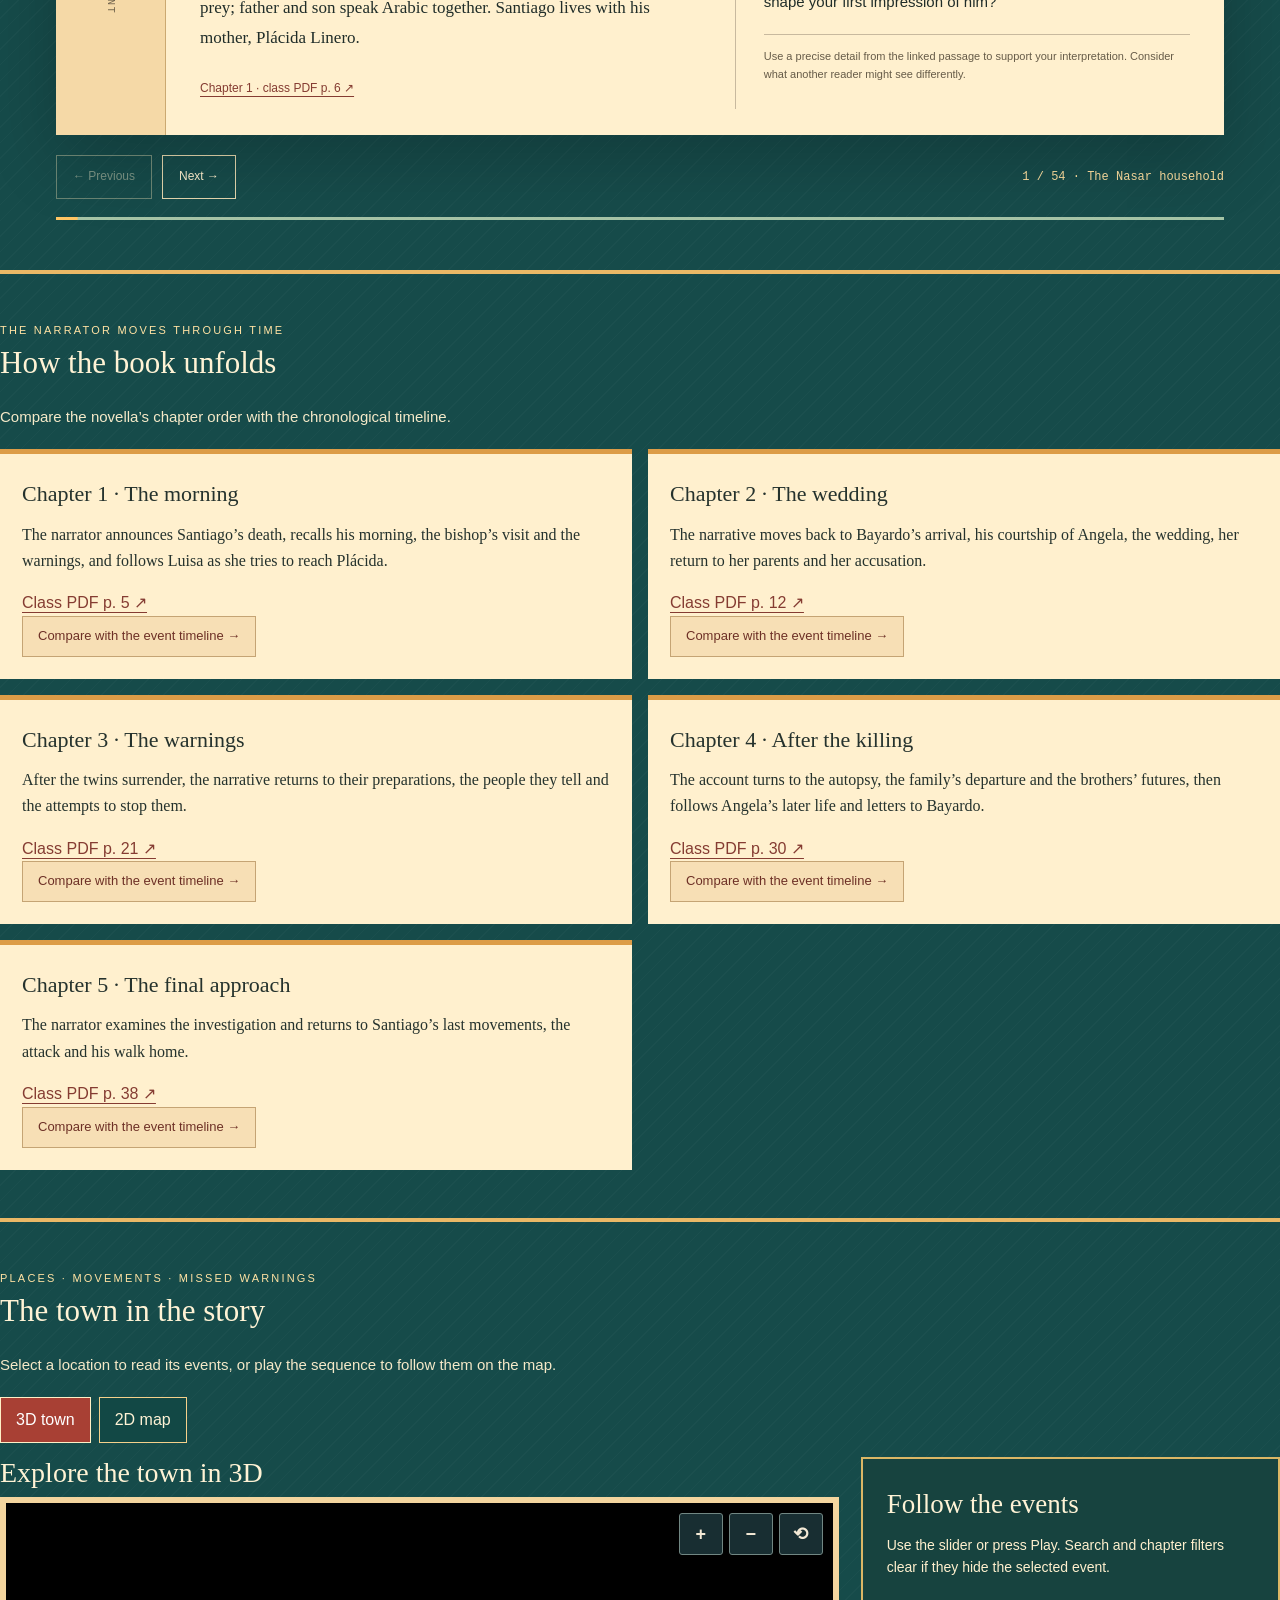
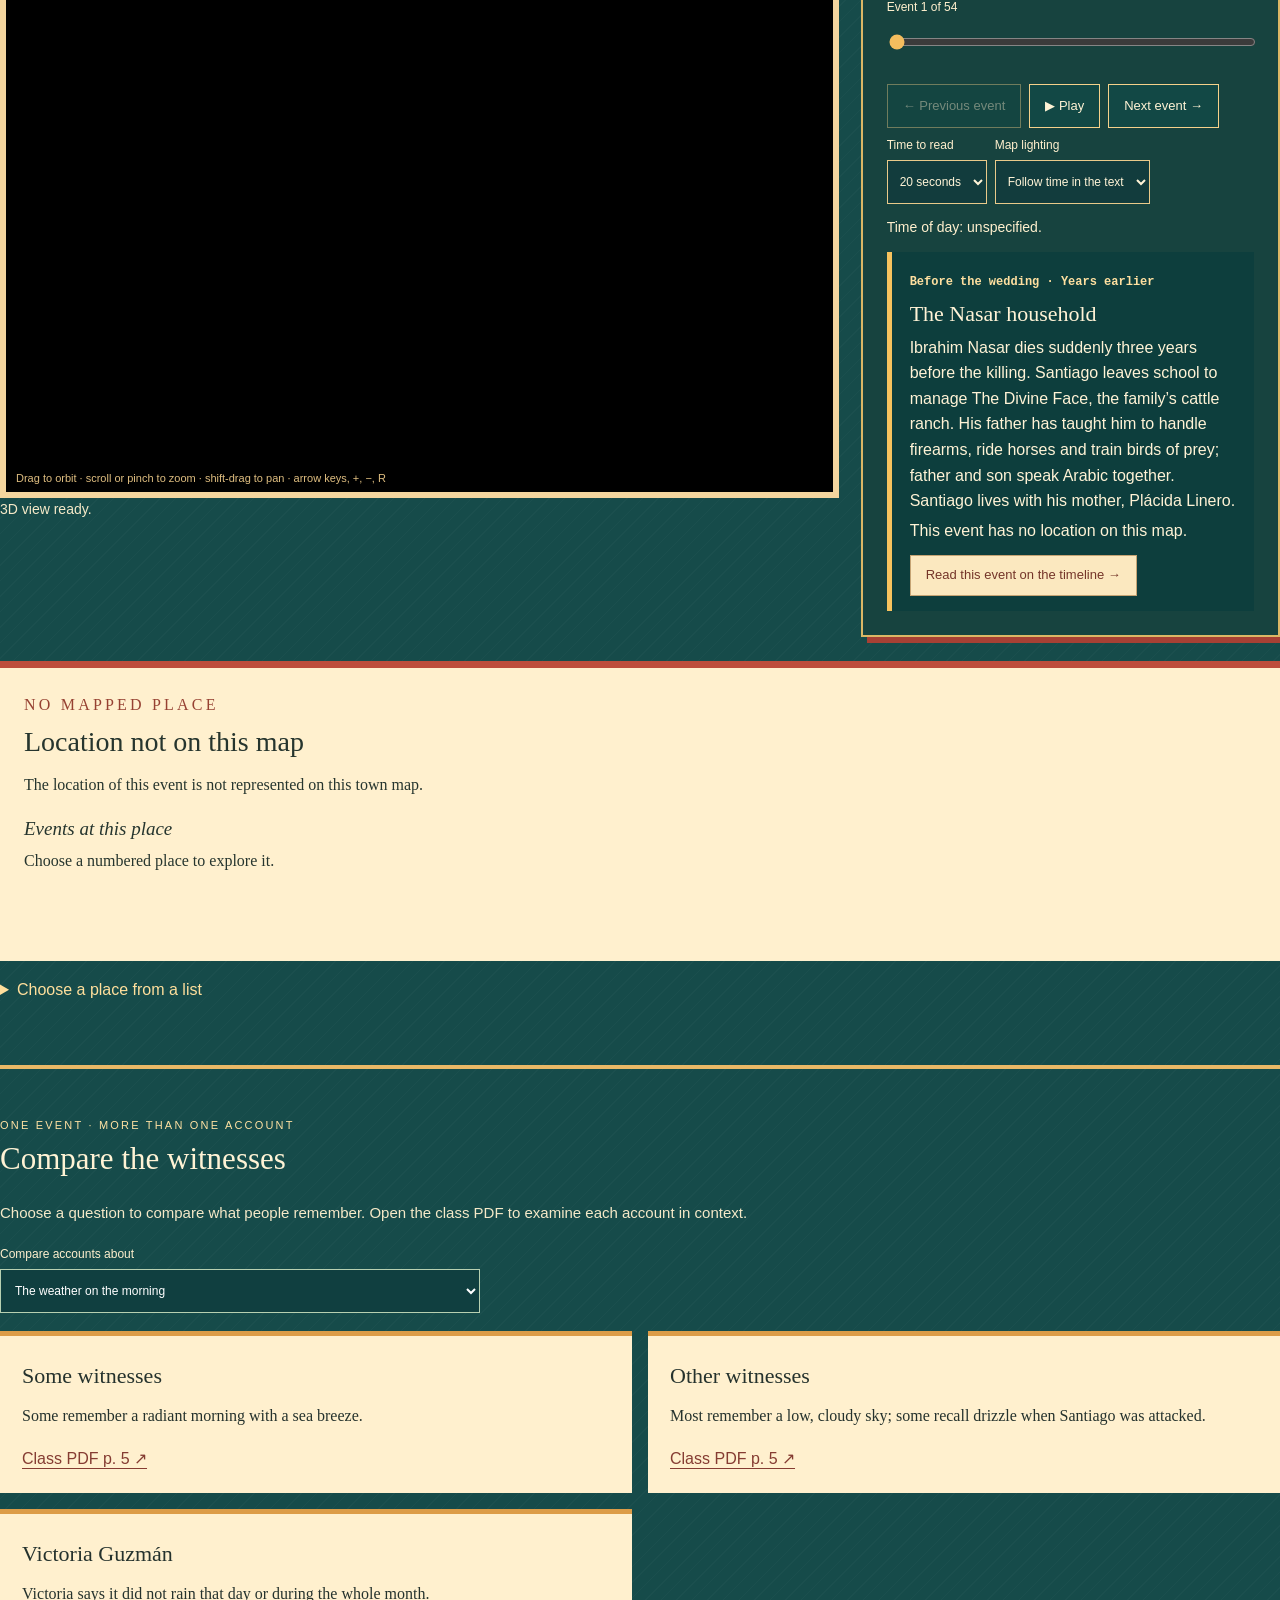
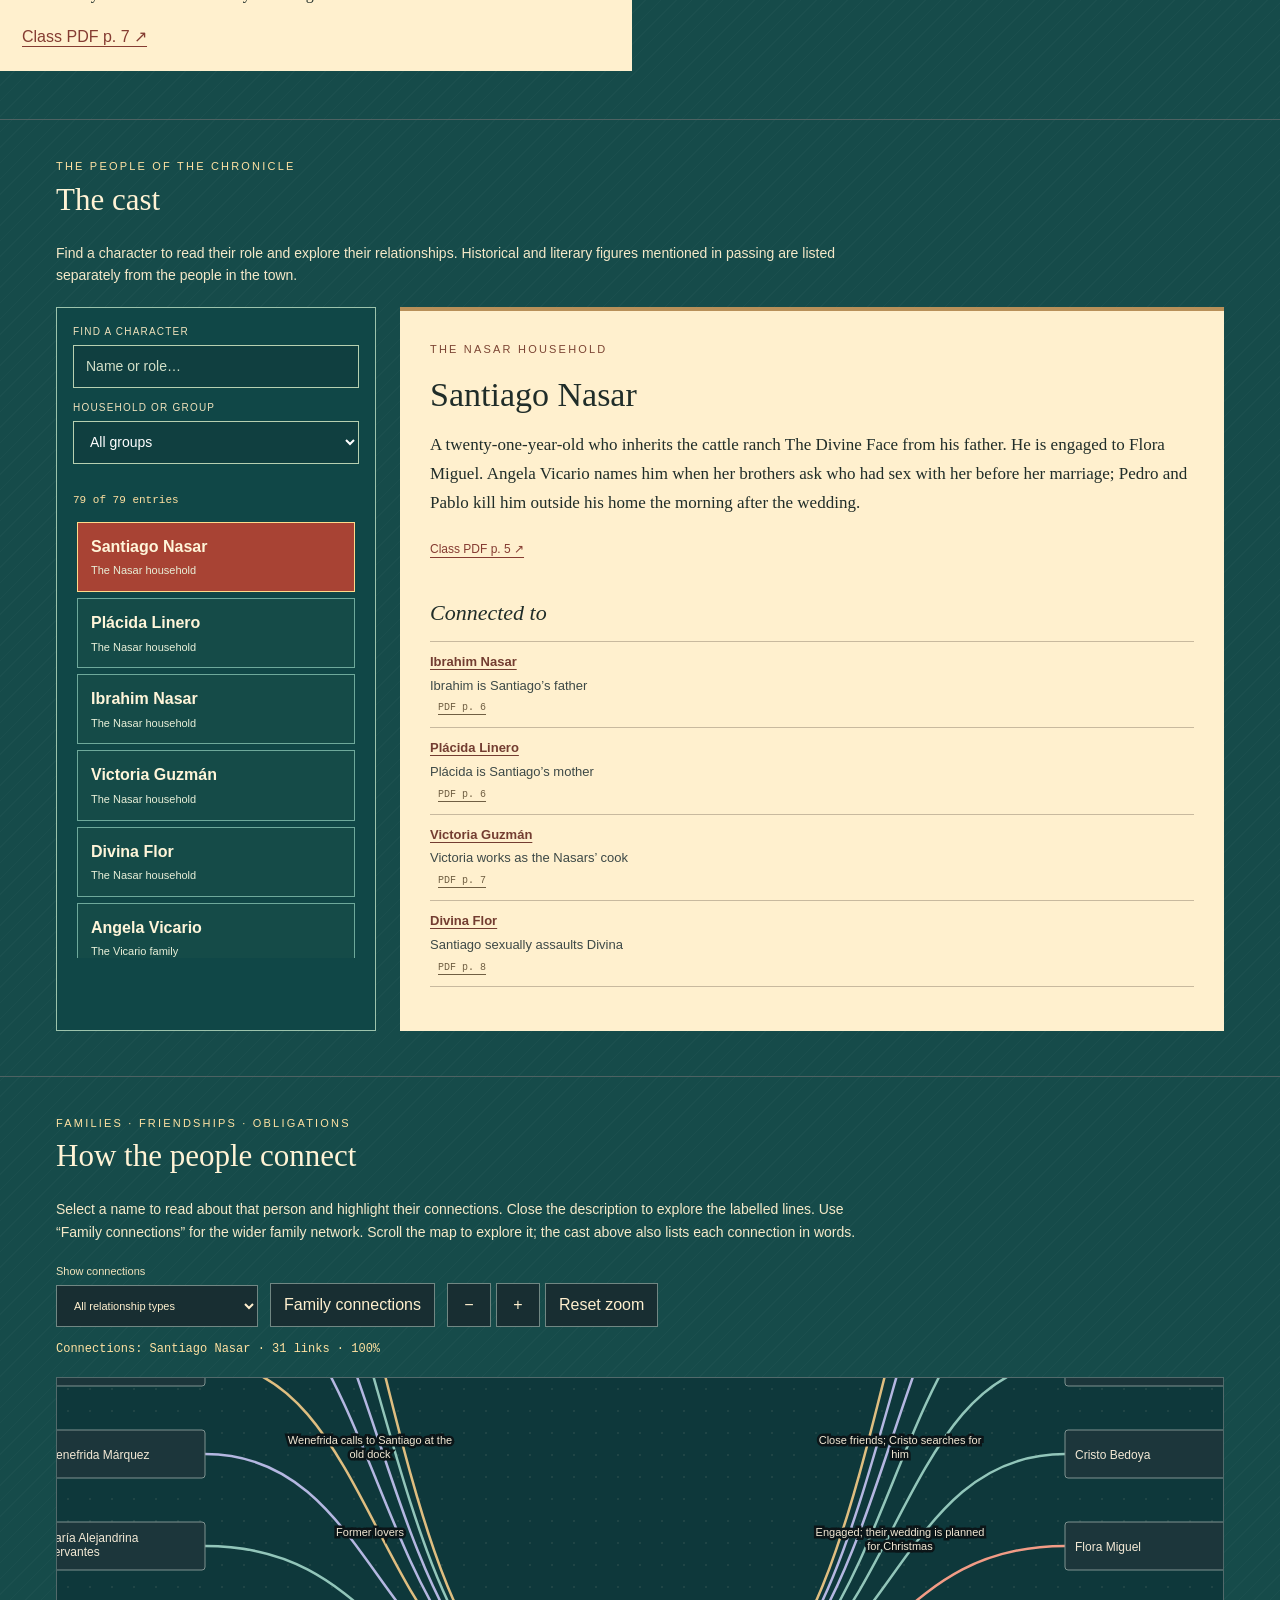
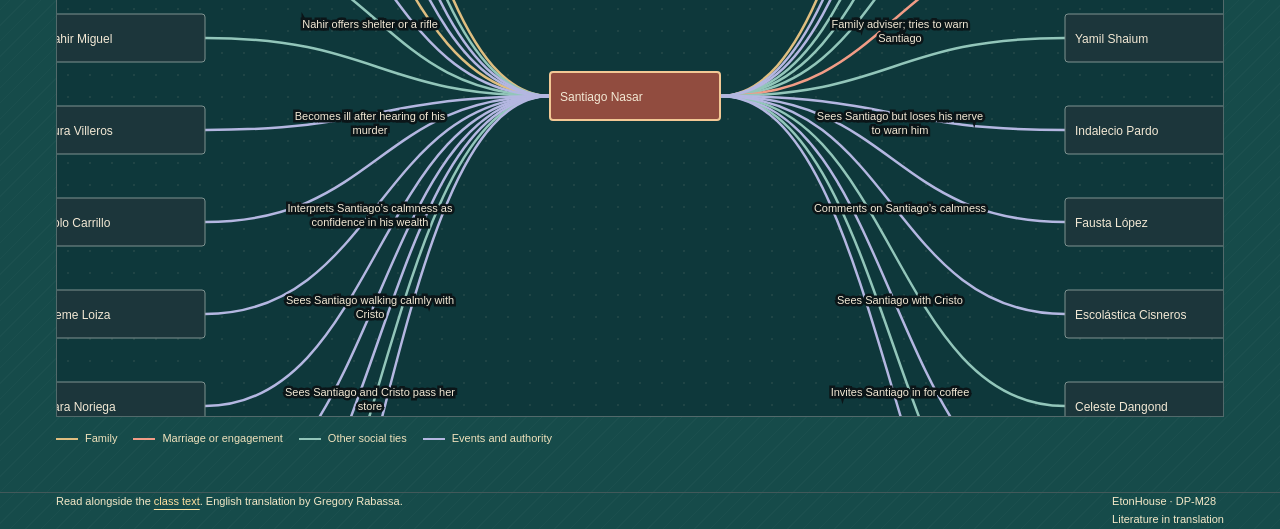
==== commit 332599e2: "Update interactive chronicle" ====
--- a/index.html
+++ b/index.html
@@ -78,7 +78,7 @@
 @media(max-width:620px){.shell{padding-left:20px;padding-right:20px}.brand small{display:block;margin:1px 0 0;font-size:9px}.brand{font-size:19px}.utility{gap:0}.hero-content{padding-top:32px;min-height:425px;padding-bottom:100px}h1{font-size:clamp(40px,10vw,58px);max-width:95%}.hero-sub{font-size:18px;max-width:265px}.byline{max-width:240px;font-size:11px}.clock{width:108px;height:108px;right:6%;top:250px}.clock span{font-size:26px}.clock small{font-size:7px}.clock-hand{width:35px}.moon{right:10%;width:110px;height:110px}.flight{right:22%;top:30px;width:34px}.flight.two{right:10%;top:47px;width:24px}.townscape{height:180px;object-fit:cover}.reader-note{display:block;font-size:11px}.reader-note details{margin-top:12px}.section-line{display:block}.section-line h2{font-size:29px}.timeline-hint{text-align:left;max-width:none;margin-top:9px}.periods button{min-width:150px}.filter-row{gap:12px}.search-label{flex-basis:100%}.filter-row select{max-width:none}.filter-row label:not(.search-label){flex:1}.rail-frame{margin:0 -20px}.track{padding:0 22px}.track li{width:148px}.dossier{grid-template-columns:1fr}.folio{flex-direction:row;border:0;padding:17px 23px;gap:20px}.folio-number{font-size:31px}.folio small{writing-mode:initial}.dossier-body{padding:22px}.event-meta{font-size:10px}.event-text{font-size:16px}.question{font-size:14px}.event-nav{gap:10px}.nav-buttons button{padding:9px 12px}.position{font-size:11px}.rail-caption{font-size:10px;gap:10px}footer .footer-inner{display:block}footer .edition{margin-top:15px}}
 @media(prefers-reduced-motion:reduce){html{scroll-behavior:auto}*,*:before,*:after{animation:none!important;transition:none!important}}
 @media print{body{background:white;color:black}.masthead,.hero,.reader-note,.section-nav,.explore,.cast-section,.connections-section,footer,.skip{display:none}.print-events{display:block}.print-events article{break-inside:avoid;border-bottom:1px solid #aaa;padding:14px 0}.print-events h1{font-size:28px;color:black;max-width:none;text-shadow:none}.print-events h2{font-size:19px}.print-events p{font-size:11px}.print-events .print-question{font-style:italic}}
-</style><link rel="stylesheet" href="Chronicle-Experience.css?v=d0a953d5cd8f"></head>
+</style><link rel="stylesheet" href="Chronicle-Experience.css?v=60b2c8535ce8"></head>
 <body><a class="skip" href="#explore">Skip to the timeline</a>
 <div class="shell masthead"><div class="brand">EtonHouse <small>DP English A · Unit 2</small></div><div class="utility"><a href="class-text.html">The class text ↗</a><button id="motion" type="button" aria-pressed="true">Motion: on</button></div></div>
 <header class="hero">
@@ -90,7 +90,7 @@
 <div class="clock" aria-hidden="true"><span>5:30</span><small>The last morning</small><i class="clock-hand"></i></div>
 </header>
 <main>
-<aside class="shell reader-note"><p><strong>Whole-book spoilers.</strong> Includes murder, sexual coercion and gender-based violence. No acting out violence or sharing personal experiences is needed.</p><details><summary>How to read this reconstruction</summary><p>The novella moves back and forth in time. Here, events appear in approximate chronological order; some overlap. Select a point to read what happens and a reflection question. You can discuss the question or write in your notebook.</p><p>Each event links to a passage in the class PDF. Where witnesses remember an event differently, the summary gives their accounts. The chapter filter follows the cited passage; some events are told more than once. Page numbers refer to the class’s 60-page PDF.</p><p><b>Foreshadowing</b> means an earlier detail hints at a later event. <b>Dramatic irony</b> occurs when readers know something that a character does not. The <b>honour code</b> is the set of expectations in this town that connects family reputation with women’s sexual behaviour and men’s duty to defend that reputation.</p></details></aside>
+<aside class="shell reader-note"><p><strong>Whole-book spoilers.</strong> Includes murder, sexual coercion and gender-based violence.</p><details><summary>Using the timeline</summary><p>Events appear in approximate chronological order; some overlap. Select an event to read its summary, source passage and reflection question.</p><p>The chapter filter follows the cited passage. Page numbers refer to the class’s 60-page PDF.</p><p><b>Foreshadowing</b> means an earlier detail hints at a later event. <b>Dramatic irony</b> occurs when readers know something that a character does not. The <b>honour code</b> is the set of expectations in this town that connects family reputation with women’s sexual behaviour and men’s duty to defend that reputation.</p></details></aside>
 <nav class="shell section-nav" aria-label="Explore the novel"><a href="#explore">Timeline</a><a href="#story-order">The book’s order</a><a href="#town-map">Town map</a><a href="#witnesses">Witnesses</a><a href="#cast">The cast</a><a href="#connections">Relationships</a></nav>
 <section id="explore" class="shell explore" aria-labelledby="explore-title">
 <div class="section-line"><div><p class="eyebrow">Memory · testimony · responsibility</p><h2 id="explore-title">Trace the chain of events</h2></div><p id="rail-help" class="timeline-hint">Select a numbered point, or swipe or scroll sideways. With a keyboard, use Tab to reach a point. Right Arrow moves to the next event; Left Arrow moves to the previous event. Choosing a group clears the search and chapter filters and jumps to its first event.</p></div>
@@ -106,13 +106,12 @@
 <div id="event-nav" class="event-nav"><div class="nav-buttons"><button id="prev" type="button">← Previous</button><button id="next" type="button">Next →</button></div><span id="position" class="position" role="status" aria-live="polite"></span></div><div class="progress" aria-hidden="true"><span id="progress-fill"></span></div>
 <noscript><p>Enable JavaScript to explore the interactive timeline. You can also read the linked class PDF.</p></noscript>
 </section>
-<section id="story-order" class="shell testimony-section" aria-labelledby="story-order-title"><div class="section-line"><div><p class="eyebrow">The narrator moves through time</p><h2 id="story-order-title">How the book unfolds</h2></div></div><p class="section-intro">Follow the novella’s chapters in reading order, then compare them with the chronological timeline. These are major movements, not a claim that each event is mentioned only once.</p><div id="story-chapters" class="testimony-grid"></div></section>
-<section id="town-map" class="shell map-section" aria-labelledby="map-title"><div class="section-line"><div><p class="eyebrow">Places · movements · missed warnings</p><h2 id="map-title">The town in the story</h2></div></div><p class="section-intro">Explore the places in the novella. Clotilde’s shop faces the Nasar house across the square; the church stands beside her shop. Select a numbered place to read what happens there. The drawing is a reconstruction, not a measured street map.</p>
-<div class="town-3d-panel"><h3>Explore the town in 3D</h3><p>Drag to look around and use the controls to move closer or farther away. Choose a location in the scene or from the list below. The buildings and distances are an imagined reconstruction.</p><div id="town-3d" class="town-3d" aria-label="Interactive three-dimensional town"></div><p id="town-3d-status" role="status"></p></div>
-<div class="story-map-layout"><div><div class="map-canvas" role="region" aria-label="Scrollable illustration of the town" tabindex="0"><div id="map-artboard" class="map-artboard"><img src="Chronicle-Town-Map.svg?v=dcbc19d2a8ca" alt=""><div id="map-shade" class="map-shade" aria-hidden="true"></div><div id="map-pins"></div></div></div><p class="map-note">The novel describes some places in relation to each other, but does not give a complete street plan. Other positions and distances are illustrative. Swipe or scroll the map on a small screen.</p></div>
-<article class="map-detail" aria-labelledby="place-name"><p class="eyebrow" id="place-number"></p><h3 id="place-name"></h3><p id="place-description"></p><a class="place-source" id="place-source" href="class-text.html">Read in the class PDF</a><h4>Events at this place</h4><div id="place-events" class="map-event-list"></div></article></div>
-<details class="place-list"><summary>Choose a place from a list</summary><div id="place-list-buttons" class="place-list-buttons"></div></details>
-<div class="map-playback"><h3>Follow the events</h3><p>Move the slider or play the sequence. The slider follows the order of events, not equal intervals of clock time. When the text does not give a location or time, the map says so rather than guessing.</p><label for="map-time">Event <span id="map-event-number">1</span> of <span id="map-event-total"></span></label><input id="map-time" type="range" min="1" value="1" step="1"><div class="map-controls"><button id="map-prev-event" type="button">← Previous event</button><button id="map-play" type="button" aria-pressed="false">▶ Play</button><button id="map-next-event" type="button">Next event →</button><label for="map-delay">Time to read<select id="map-delay"><option value="12000">12 seconds</option><option value="20000" selected>20 seconds</option><option value="30000">30 seconds</option></select></label><label for="map-light">Map lighting<select id="map-light"><option value="auto">Follow time in the text</option><option value="day">Daylight</option><option value="night">Night</option></select></label></div><p id="map-light-status"></p><div class="scene-caption" aria-live="polite"><span id="map-event-time" class="scene-time"></span><h4 id="map-event-title"></h4><p id="map-event-summary"></p><p id="map-event-location"></p><button id="map-open-event" type="button" class="map-event">Read this event on the timeline →</button></div></div></section>
+<section id="story-order" class="shell testimony-section" aria-labelledby="story-order-title"><div class="section-line"><div><p class="eyebrow">The narrator moves through time</p><h2 id="story-order-title">How the book unfolds</h2></div></div><p class="section-intro">Compare the novella’s chapter order with the chronological timeline.</p><div id="story-chapters" class="testimony-grid"></div></section>
+<section id="town-map" class="shell map-section" aria-labelledby="map-title"><div class="section-line"><div><p class="eyebrow">Places · movements · missed warnings</p><h2 id="map-title">The town in the story</h2></div></div><p class="section-intro">Select a location to read its events, or play the sequence to follow them on the map.</p>
+<div class="view-modes" role="group" aria-label="Choose town map view"><button id="view-3d" type="button" aria-pressed="true" aria-controls="map-view-3d">3D town</button><button id="view-2d" type="button" aria-pressed="false" aria-controls="map-view-2d">2D map</button></div>
+<div class="town-explorer"><div class="town-views"><div id="map-view-3d" class="town-3d-panel"><h3>Explore the town in 3D</h3><div id="town-3d" class="town-3d" aria-label="Interactive three-dimensional town"></div><p id="town-3d-status" role="status"></p></div><div id="map-view-2d" hidden><div class="map-canvas" role="region" aria-label="Scrollable illustration of the town" tabindex="0"><div id="map-artboard" class="map-artboard"><img src="Chronicle-Town-Map.svg?v=1a9002ef69eb" alt=""><div id="map-shade" class="map-shade" aria-hidden="true"></div><div id="map-pins"></div></div></div><p class="map-note">Swipe or scroll to move across the map.</p></div></div>
+<div class="map-playback"><h3>Follow the events</h3><p>Use the slider or press Play. Search and chapter filters clear if they hide the selected event.</p><label for="map-time">Event <span id="map-event-number">1</span> of <span id="map-event-total"></span></label><input id="map-time" type="range" min="1" value="1" step="1"><div class="map-controls"><button id="map-prev-event" type="button">← Previous event</button><button id="map-play" type="button" aria-pressed="false">▶ Play</button><button id="map-next-event" type="button">Next event →</button><label for="map-delay">Time to read<select id="map-delay"><option value="12000">12 seconds</option><option value="20000" selected>20 seconds</option><option value="30000">30 seconds</option></select></label><label for="map-light">Map lighting<select id="map-light"><option value="auto">Follow time in the text</option><option value="day">Daylight</option><option value="night">Night</option></select></label></div><p id="map-light-status"></p><div class="scene-caption" aria-live="polite"><span id="map-event-time" class="scene-time"></span><h4 id="map-event-title"></h4><p id="map-event-summary"></p><p id="map-event-location"></p><button id="map-open-event" type="button" class="map-event">Read this event on the timeline →</button></div></div></div>
+<article class="map-detail" aria-labelledby="place-name"><p class="eyebrow" id="place-number"></p><h3 id="place-name"></h3><p id="place-description"></p><a class="place-source" id="place-source" href="class-text.html">Read in the class PDF</a><h4>Events at this place</h4><div id="place-events" class="map-event-list"></div></article><details class="place-list"><summary>Choose a place from a list</summary><div id="place-list-buttons" class="place-list-buttons"></div></details></section>
 <section id="witnesses" class="shell testimony-section" aria-labelledby="witnesses-title"><div class="section-line"><div><p class="eyebrow">One event · more than one account</p><h2 id="witnesses-title">Compare the witnesses</h2></div></div><p class="section-intro">Choose a question to compare what people remember. Open the class PDF to examine each account in context.</p><label class="testimony-chooser" for="witness-choice">Compare accounts about<select id="witness-choice"><option value="weather">The weather on the morning</option><option value="warning">The warning in the kitchen</option><option value="door">Santiago’s return to the house</option></select></label><div id="witness-cards" class="testimony-grid"></div></section>
 <section id="cast" class="shell cast-section" aria-labelledby="cast-title"><div class="section-line"><div><p class="eyebrow">The people of the chronicle</p><h2 id="cast-title">The cast</h2></div></div><p class="section-intro">Find a character to read their role and explore their relationships. Historical and literary figures mentioned in passing are listed separately from the people in the town.</p>
 <div class="cast-layout"><div class="cast-browser"><div class="filter-row"><label for="cast-search">Find a character<input type="search" id="cast-search" placeholder="Name or role…" autocomplete="off"></label><label for="cast-group">Household or group<select id="cast-group"><option value="">All groups</option></select></label></div><p id="cast-count" class="cast-count" role="status" aria-live="polite"></p><div id="cast-list" class="cast-list"></div></div>
@@ -124,7 +123,7 @@
 <div class="map-legend"><span style="--swatch:#dfbe80">Family</span><span style="--swatch:#f29c86">Marriage or engagement</span><span style="--swatch:#92c6ba">Other social ties</span><span style="--swatch:#b4b7e1">Events and authority</span></div></section>
 <section id="print-events" class="print-events" aria-label="Complete timeline for printing"></section>
 </main>
-<footer class="shell"><div class="footer-inner"><p>Use alongside the <a href="class-text.html">class text</a>. Reflections invite interpretation, not a single model answer. When analysing English word choices, identify Rabassa’s translation. The town map is interpretive, not a measured street plan.</p><p class="edition">EtonHouse · DP-M28<br>Literature in translation</p></div></footer>
+<footer class="shell"><div class="footer-inner"><p>Read alongside the <a href="class-text.html">class text</a>. English translation by Gregory Rabassa.</p><p class="edition">EtonHouse · DP-M28<br>Literature in translation</p></div></footer>
 <script>
 const events = [
 ['Before the wedding','Years earlier','The Nasar household',1,6,'Ibrahim Nasar dies suddenly three years before the killing. Santiago leaves school to manage The Divine Face, the family’s cattle ranch. His father has taught him to handle firearms, ride horses and train birds of prey; father and son speak Arabic together. Santiago lives with his mother, Plácida Linero.','Family and inheritance','How does the narrator’s account of Santiago’s inheritance shape your first impression of him?'],
@@ -299,11 +298,11 @@
 });
 updateMotion();render();
 </script>
-<script src="Chronicle-Map-Data.js?v=288a368b3b6f"></script>
+<script src="Chronicle-Map-Data.js?v=b6bb52fd7b24"></script>
 <script src="Chronicle-3D-Vendor/three.min.js?v=9274bbcec8d9"></script>
-<script src="Chronicle-Texture-Data.js?v=54ca470eaab6"></script>
-<script src="Chronicle-Town-3D.js?v=25d708683d09"></script>
-<script src="Chronicle-Experience.js?v=7160289e61b6"></script>
+<script src="Chronicle-Texture-Data.js?v=4f7600eaf9d7"></script>
+<script src="Chronicle-Town-3D.js?v=01e0293b18bd"></script>
+<script src="Chronicle-Experience.js?v=835af54aa1a1"></script>
 <script src="Chronicle-Characters.js?v=5a3c85cecb0f"></script>
 <script src="Chronicle-Relationships.js?v=8f9645efb3bd"></script>
 <script src="Chronicle-Network.js?v=d22b8922023c"></script>
--- a/Chronicle-Experience.css
+++ b/Chronicle-Experience.css
@@ -22,6 +22,8 @@
 .map-playback{margin-top:28px;padding:24px;background:#17433f;border:2px solid #dbb765;box-shadow:6px 6px 0 #a74034}.map-playback h3{font-size:27px;margin:0 0 8px}.map-playback>p{font-size:14px;color:#fff0ce}.map-playback label{font-size:12px;color:#fff0ce}.map-playback input[type=range]{display:block;width:100%;accent-color:#f4bd5e;min-height:44px}.map-controls label{display:grid;gap:4px}.map-controls select{min-height:44px;background:#123c3d;border:1px solid #e9ca8a;color:#fff4d7;padding:8px;font:inherit}.scene-caption h4{font:22px Georgia,serif;margin:8px 0}.scene-caption .map-event{margin-top:8px;color:#743529;background:#fbe8bf}
 .map-pin[data-scene=true]:after{content:"";position:absolute;inset:-7px;border:2px solid #fff1b7;border-radius:50%;animation:mapPulse 2s ease-out infinite}@keyframes mapPulse{0%{transform:scale(.8);opacity:1}100%{transform:scale(1.6);opacity:0}}
 .town-3d-panel{margin:0 0 32px}.town-3d-panel h3{font:normal 28px Georgia,serif;color:#fff3d5;margin:0 0 8px}.town-3d-panel>p{color:#f5e9c8;font-size:14px}.town-3d{position:relative;width:100%;height:clamp(420px,55vw,690px);border:6px solid #f3d59e;background:#b7d9c7;overflow:hidden;touch-action:none}.town-3d canvas{display:block;width:100%;height:100%}#town-3d-status:empty{display:none}
+.town-explorer{display:grid;grid-template-columns:minmax(0,1.7fr) minmax(310px,.85fr);gap:22px;align-items:start}.town-views{min-width:0}.town-views [hidden]{display:none!important}.town-explorer .map-playback{margin:0}.town-explorer .town-3d-panel{margin:0}.town-explorer .town-3d{height:clamp(380px,47vw,620px)}.map-section>.map-detail{margin-top:24px}
+@media(max-width:900px){.town-explorer{grid-template-columns:minmax(0,1fr)}.town-explorer .town-3d{height:clamp(320px,65vw,500px)}}
 .story-map-layout>*{min-width:0}
 @media(max-width:900px){.story-map-layout{grid-template-columns:minmax(0,1fr)}}
 @media(max-width:900px){.story-map-layout{grid-template-columns:1fr}.map-detail{min-height:0}.testimony-grid{grid-template-columns:1fr 1fr}}
